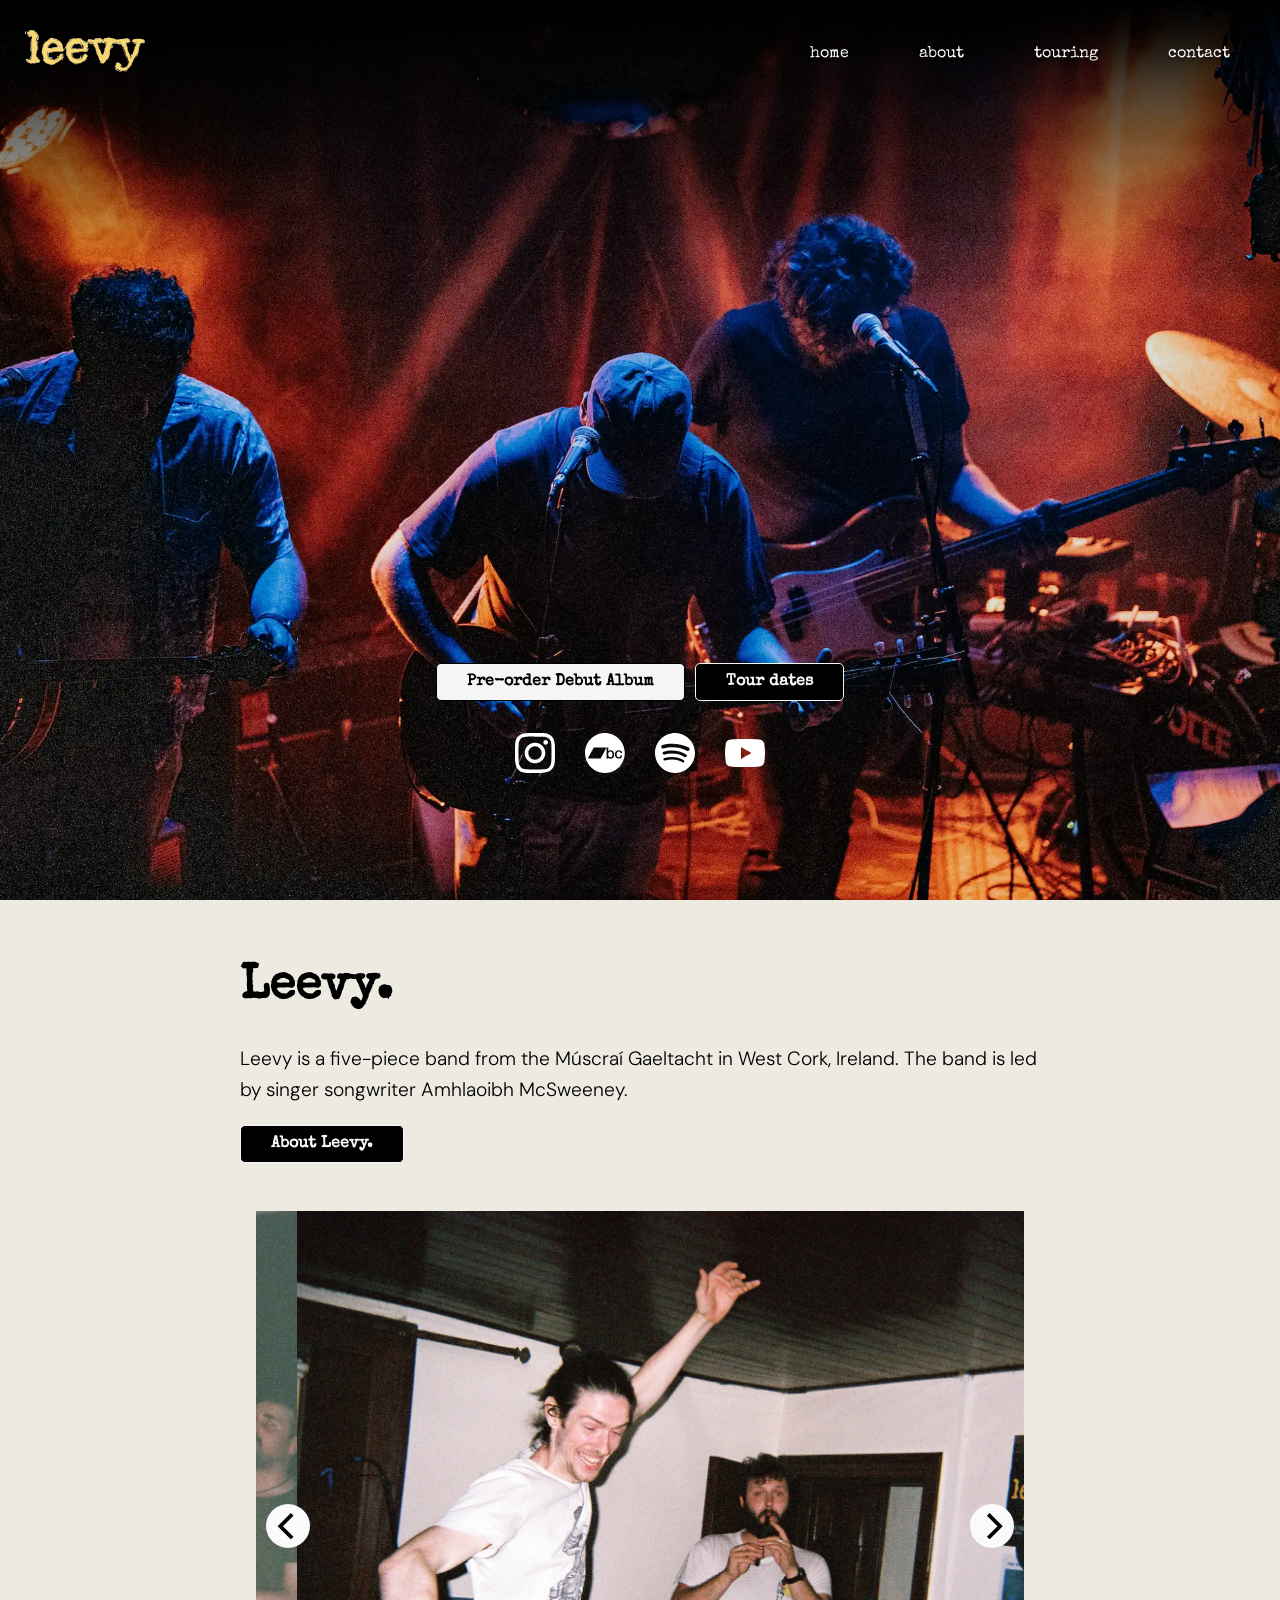
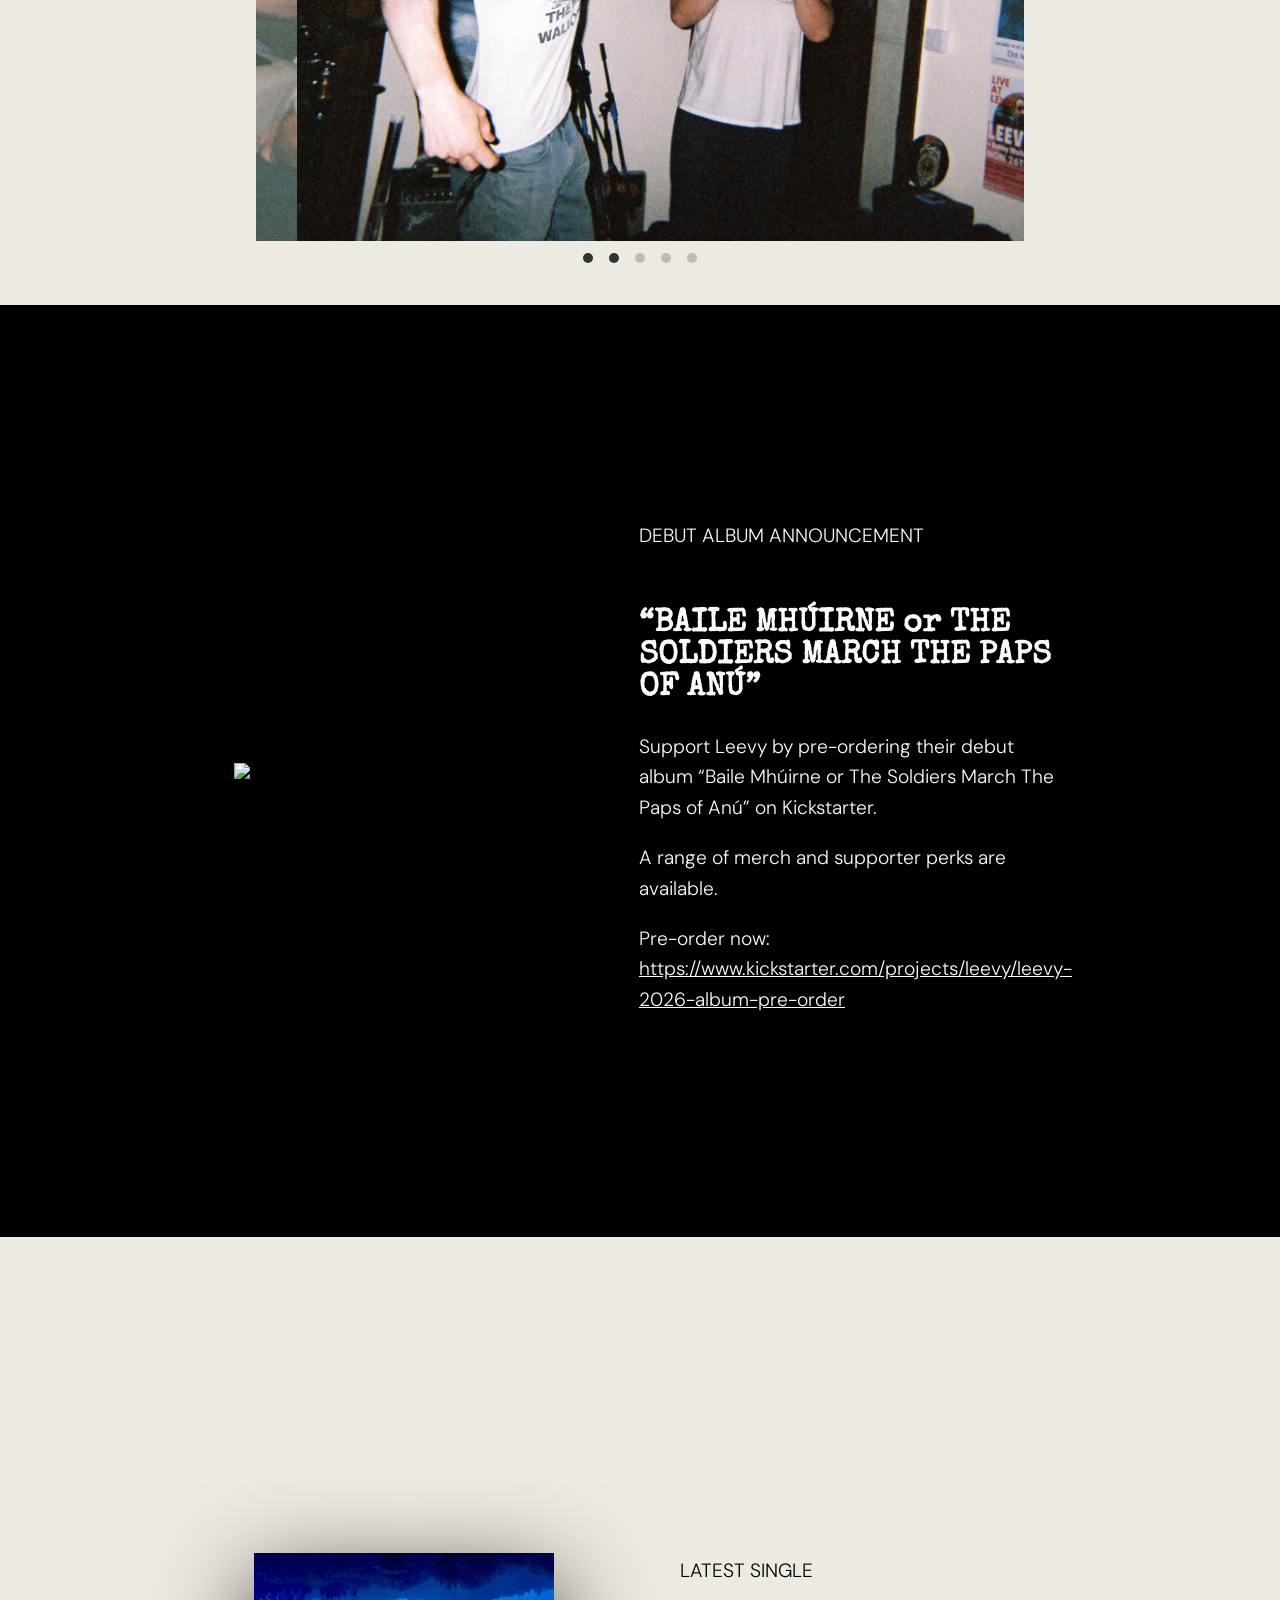
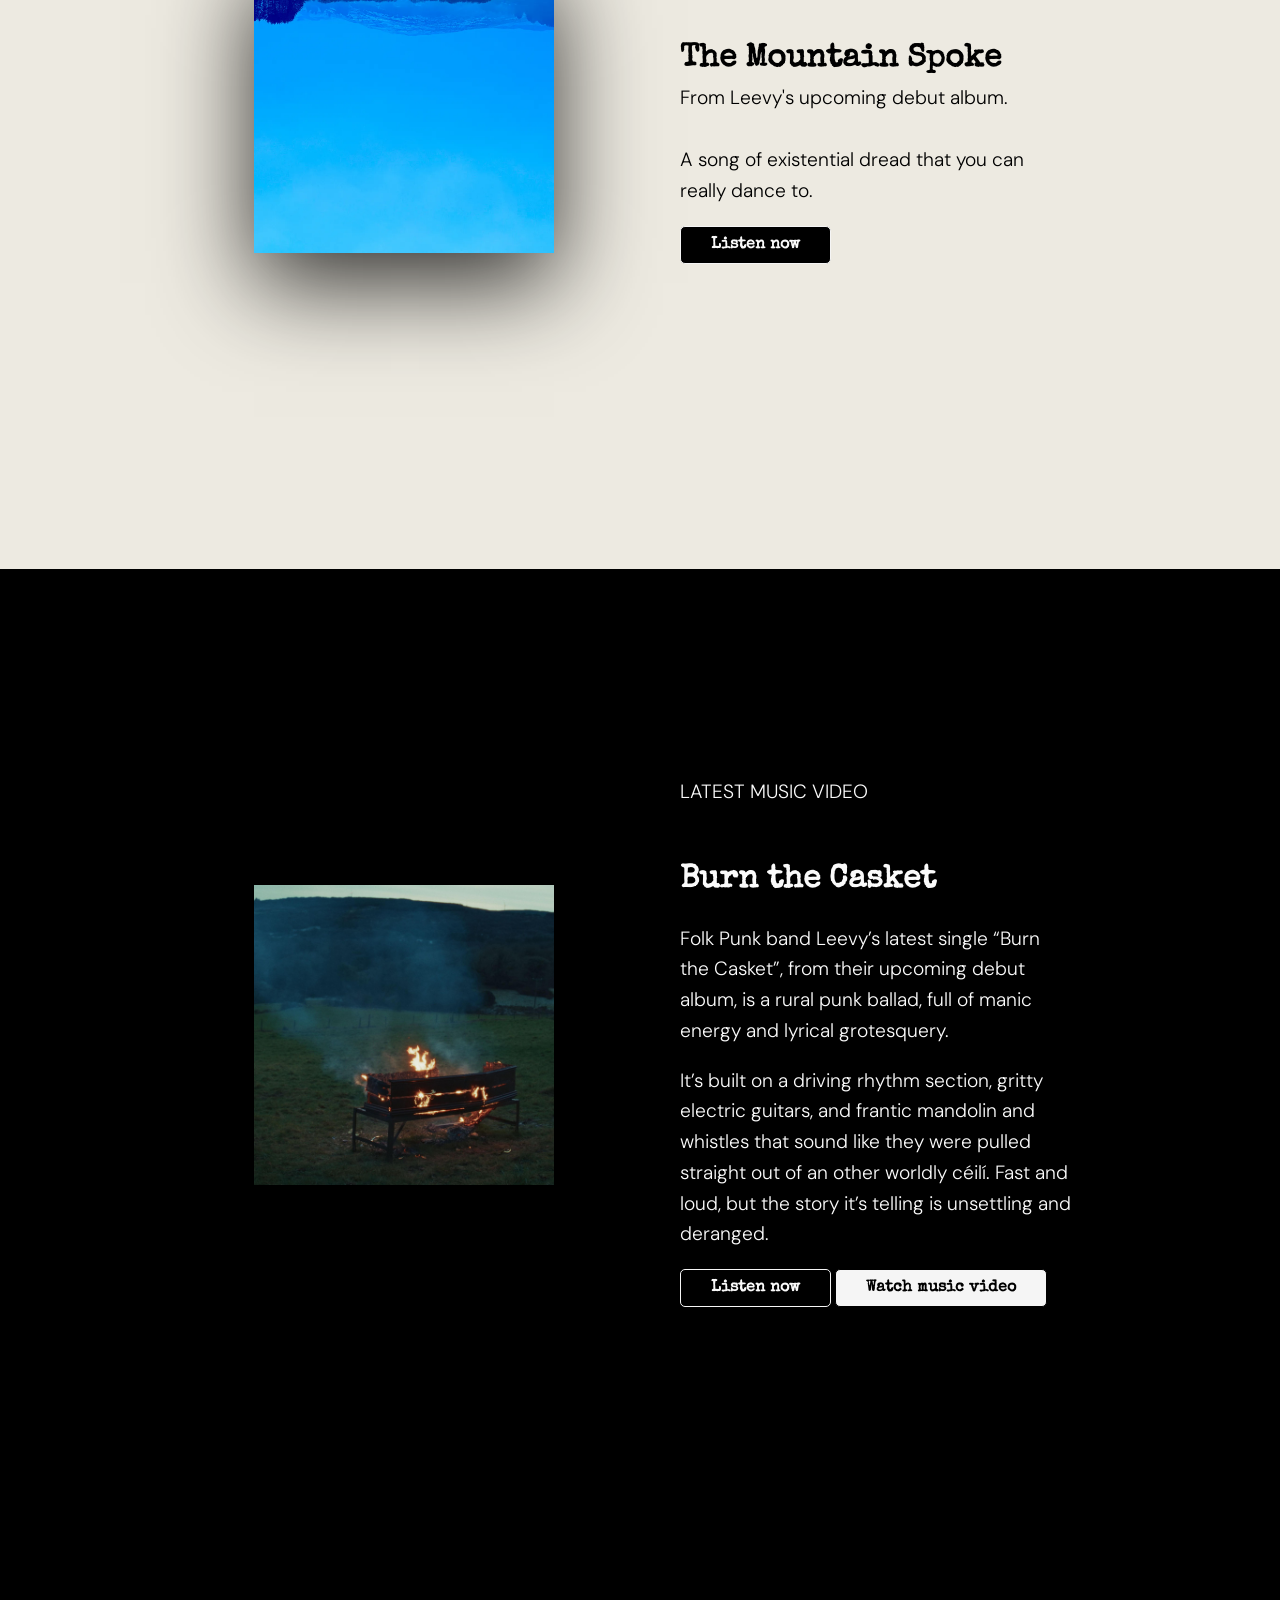
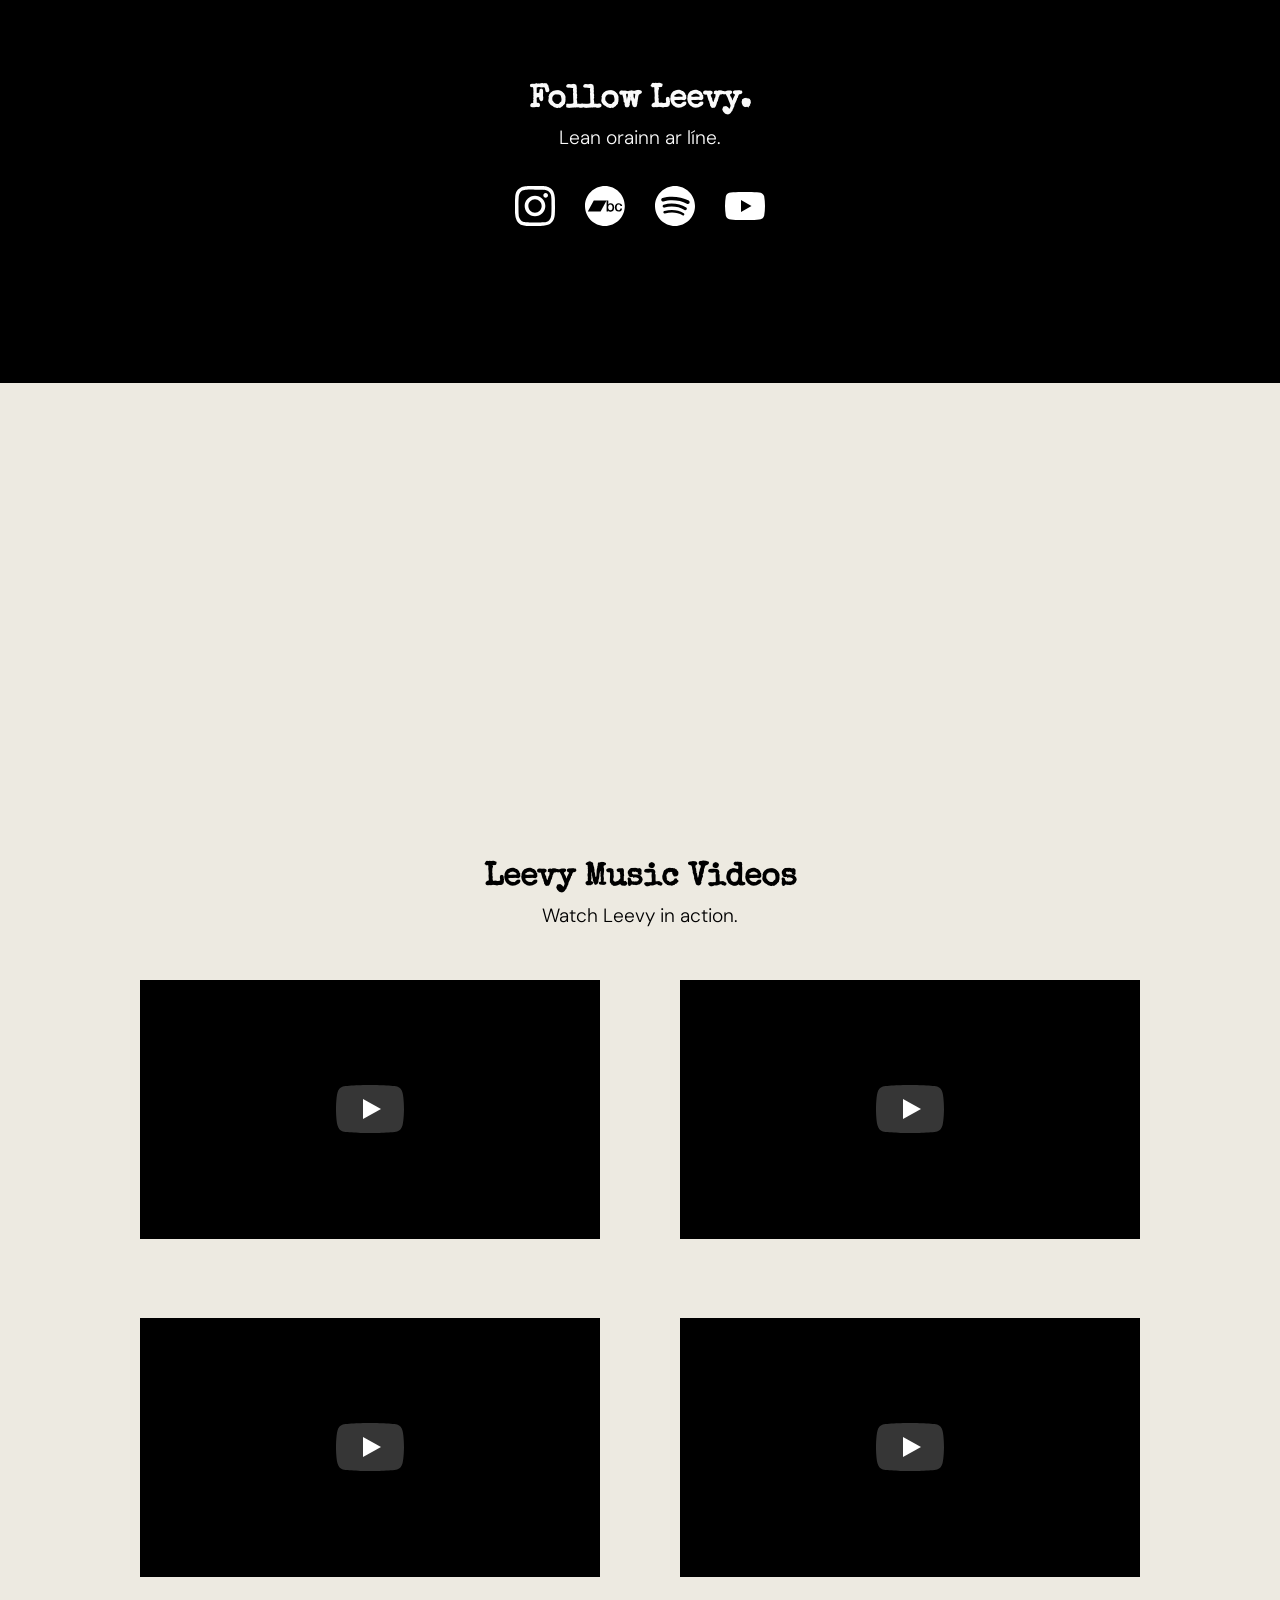
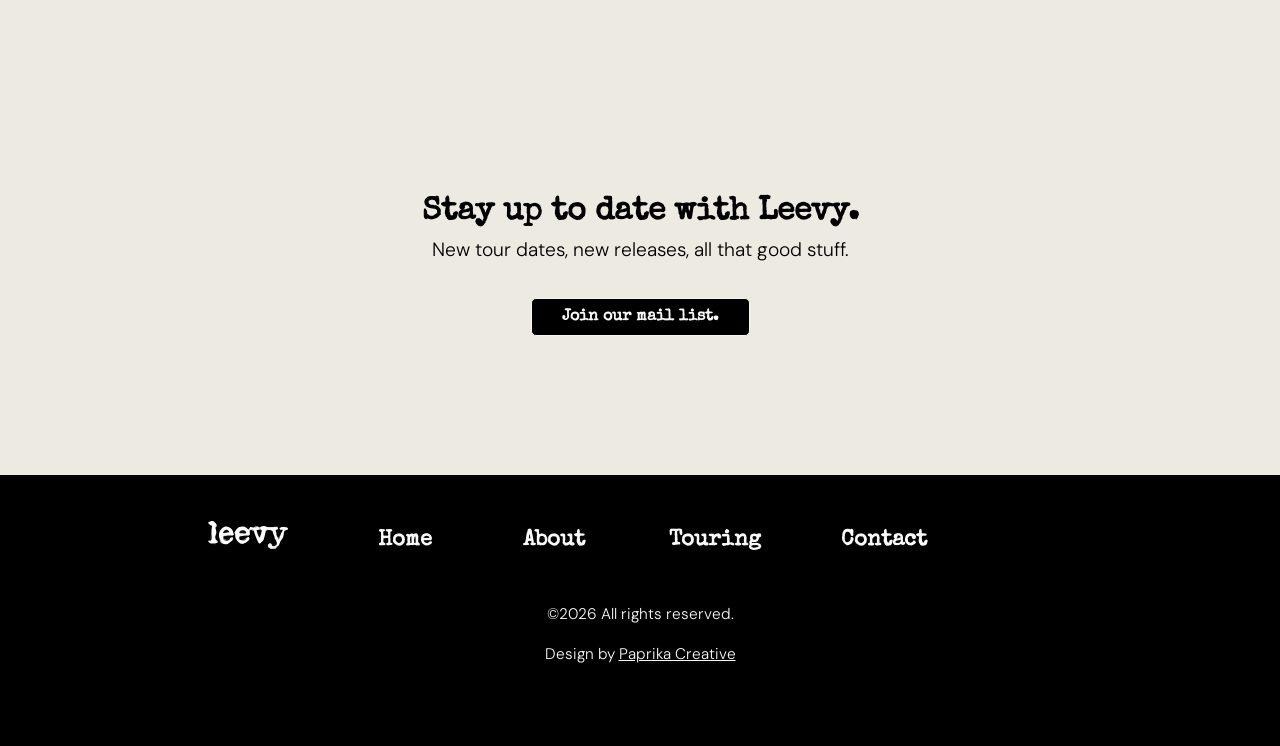
==== index.html @ 86c87492 "Add files via upload" ====
<!DOCTYPE html>
<html lang="en">
    <head>
        <meta charset="UTF-8">
        <meta name="viewport" content="width=device-width, initial-scale=1.0">
        <title>Leevy | Irish band</title>
        <link rel="icon" type="image/svg+xml" href="images/favicon-leevy.svg">
        <link rel="icon" sizes="72x72" href="images/favicon-leevy.png">
        <link rel="stylesheet" href="css/main.css">
        <link rel="stylesheet" href="css/fadein.css">
        <link rel="stylesheet" href="/css/lite-yt-embed.css">
        <link rel="stylesheet" href="/css/flickity.min.css">
        <script src="https://ajax.googleapis.com/ajax/libs/jquery/3.5.1/jquery.min.js"></script>
        <meta name="site_name" property="og:site_name" content="Leevy">
        <meta property="og:title" content="Leevy | Irish band">
        <meta name="description" content="Leevy is a five-piece band from the Múscraí Gaeltacht in West Cork, Ireland. The band is led by singer songwriter Amhlaoibh McSweeney (influences: Neil Young / Tom Waits).">
        <meta property="og:description" content="Leevy is a five-piece band from the Múscraí Gaeltacht in West Cork, Ireland. The band is led by singer songwriter Amhlaoibh McSweeney (influences: Neil Young / Tom Waits).">
        <meta property="og:image" content="http://leevy.ie/images/tile-leevy.jpg">
        <meta property="og:image:type" content="image/jpeg">
        <meta property="og:image:width" content="300">
        <meta property="og:image:height" content="300">
        <meta property="og:url" content="https://leevy.ie">
    </head>

<body>
    <header class="sticky heroFade">
        <div>
            <a href="/">
                <div class="logo-box"></div>
            </a>
        </div>
        <nav>
            <div id="menuToggle">
                <input type="checkbox" class="toggle">
                <span></span>
                <span></span>
                

                <ul class="show-desktop hide-mobile" id="nav">
                    <li><a href="/" class="hover-fill">home</a></li>
                    <li><a href="/about" class="hover-fill">about</a></li>
                    <li><a href="/touring" class="hover-fill">touring</a></li>
                    <li class="hide-desktop"><a href="https://www.kickstarter.com/projects/leevy/leevy-2026-album-pre-order" class="hover-fill">debut album (pre-order)</a></li>
                    <li><a href="/contact" class="hover-fill">contact</a></li>
                </ul>
            </div>
        </nav>
    </header>

    <div class="hero-image-template heroFade" style="background-image: url(images/leevy_irish_band_DSC03906.webp);">
        <div class="gradient-T-B"></div>  
        <div class="home-text-lower heroFadeDelayed">
                <div class="home-buttons">
                    <div><a href="#debut" class="button smoothscroll">Pre-order Debut Album</a></div>
                    <div><a href="/touring" class="button button-black">Tour dates</a></div>
                </div>
            <div class="social-logo heroFadeDelayed">
                <div><a href="https://www.instagram.com/leevy_music/"><img src="images/instagram-white.svg" alt="Leevy instagram"></a></div>
                <div><a href="https://leevy.bandcamp.com/"><img src="images/logo-bandcamp-circle-white.svg" alt="Leevy Bandcamp"></a></div>
                <div><a href="https://open.spotify.com/artist/6Zs2MRiCl4imT7fJoTYURv"><img src="images/logo-spotify-white.svg" alt="Leevy Spotify"></a></div>
                <div><a href="https://www.youtube.com/channel/UCJrqCcOyiWMhIf7JjAdZbSg"><img src="images/logo-youtube-white.svg" alt="Leevy YouTube"></a></div>
            </div>
        </div>   
           
    </div>

    <div class="block-white scroll-reveal fadeUp">
        <div class="container-short">
            <h1>Leevy.</h1>
            <p>Leevy is a five-piece band from the Múscraí Gaeltacht in West Cork, Ireland. The band is led by singer songwriter Amhlaoibh McSweeney.</p>
            <div class="scroll-reveal"><a href="/about" class="button button-black">About Leevy.</a></div>
        </div>
    </div>

    <div class="scroll-reveal fadeUp">
        <div class="photo-carousel-holder-bigger">        
            <div class="carousel-bigger" data-flickity='{"autoPlay": 2000, "imagesLoaded": true, "percentPosition": false, "wrapAround": true, "fullscreen": true}'>
                <img src="images/leevy_irish_band_R1-08574-018A.webp" alt="Leevy music band Ireland Irish" loading="lazy" height="200" width="200">
                <img alt="Leevy band Cork Ireland" src="images/leevy_irish_band_R1-00350-011A.webp" loading="lazy" height="200" width="200">
                <img alt="Leevy new Irish band music" src="images/leevy_irish_band_R1-08574-006A.webp" loading="lazy" height="200" width="200">
                <img alt="Irish music artist act Ireland" src="images/leevy_irish_band_IMG_9575.webp" loading="lazy" height="200" width="200">
                <img alt="Leevy band singing concert Cork" src="images/leevy_irish_band_IMG_9562.webp" loading="lazy" height="200" width="200">
            </div>
        </div>
    </div>

    <div class="block-full block-black container" id="debut">
        <div class="grid-two">
            <img class="album-art scroll-reveal fadeUp" src="images/bm22.webp" loading="lazy">
            <div>
                <h3 class="scroll-reveal fadeUp">DEBUT ALBUM ANNOUNCEMENT</h3>
                <h2 class="scroll-reveal fadeUp">“BAILE MHÚIRNE or THE SOLDIERS MARCH THE PAPS OF ANÚ”</h2>
                <p class="scroll-reveal fadeUp">Support Leevy by pre-ordering their debut album “Baile Mhúirne or The Soldiers March The Paps of Anú” on Kickstarter.</p>
                <p class="scroll-reveal fadeUp">A range of merch and supporter perks are available.</p>
                <p class="scroll-reveal fadeUp">Pre-order now: <a href="https://www.kickstarter.com/projects/leevy/leevy-2026-album-pre-order" class="underline scroll-reveal fadeUp">https://www.kickstarter.com/projects/leevy/leevy-2026-album-pre-order</a></p>
            </div>
        </div>

    </div>
    <div class="block-full block-pale container">
            <div class="grid-two">
                <img class="album-art scroll-reveal fadeUp" src="images/leevy_THE_MOUNTAIN_SPOKE_SINGLE_COVER.webp" alt="Leevy The Mountain Spokeß single" loading="lazy">
                <div>
                    <h3 class="scroll-reveal fadeUp">LATEST SINGLE</h3>
                    <h2 class="scroll-reveal fadeUp">The Mountain Spoke</h2>
                    <h3 class="scroll-reveal fadeUp">From Leevy's upcoming debut album.</h3>
                    <p class="scroll-reveal fadeUp">A song of existential dread that you can really dance to.</p>
                    <a href="https://leevy.bandcamp.com/track/the-mountain-spoke" class="button button-black scroll-reveal fadeUp">Listen now</a>
                </div>
            </div>

        </div>

    <div class="block-full block-black container">
            <div class="grid-two">
                <img class="album-art scroll-reveal fadeUp" src="images/leevy-single-burn-the-casket.jpg" alt="Leevy Burn the Casket single" loading="lazy">
                <div>
                    <h3 class="scroll-reveal fadeUp">LATEST MUSIC VIDEO</h3>
                    <h2 class="scroll-reveal fadeUp">Burn the Casket</h2>
                    <p class="scroll-reveal fadeUp">Folk Punk band Leevy’s latest single “Burn the Casket”, from their upcoming debut album, is a rural punk ballad, full of manic energy and lyrical grotesquery.</p>
                    <p class="scroll-reveal fadeUp">It’s built on a driving rhythm section, gritty electric guitars, and frantic mandolin and whistles that sound like they were pulled straight out of an other worldly céilí. Fast  and loud, but the story it’s telling is unsettling and deranged.</p>
                    <a href="https://distrokid.com/hyperfollow/leevy/burn-the-casket" class="button button-black scroll-reveal fadeUp">Listen now</a> 
                    <a href="https://www.youtube.com/watch?v=CYgJ7k-WWqYt" class="button scroll-reveal fadeUp">Watch music video</a> 
                </div>
            </div>

        </div>

    <div class="block-half block-black container">
        <div class="container-short" style="text-align: center;">
            <h2 class="scroll-reveal fadeUp">Follow Leevy.</h2>
            <h3 class="scroll-reveal fadeUp">Lean orainn ar líne.</h3>
            <div class="social-logo scroll-reveal fadeUpDelayed">
                <div><a href="https://www.instagram.com/leevy_music/"><img src="images/instagram-white.svg" alt="Leevy instagram"></a></div>
                <a href="https://leevy.bandcamp.com/"><img src="images/logo-bandcamp-circle-white.svg" alt="Leevy Bandcamp"></a>
                <a href="https://open.spotify.com/artist/6Zs2MRiCl4imT7fJoTYURv"><img src="images/logo-spotify-white.svg" alt="Leevy Spotify"></a>
                <a href="https://www.youtube.com/channel/UCJrqCcOyiWMhIf7JjAdZbSg"><img src="images/logo-youtube-white.svg" alt="Leevy YouTube"></a>
            </div>
        </div>
       
    </div>

    <div class="block-white block-pale spotify scroll-reveal fadeUp">
        <iframe title="Spotify Embedded Player" style="border-radius:12px" src="https://open.spotify.com/embed/artist/6Zs2MRiCl4imT7fJoTYURv?utm_source=generator" width="100%" height="352" frameBorder="0" allowfullscreen="" allow="autoplay; clipboard-write; encrypted-media; fullscreen; picture-in-picture" loading="lazy"></iframe>

    </div>

    <div class="block-white">
        <div class="container-short" style="text-align: center;">
            <h2 class="scroll-reveal fadeUp">Leevy Music Videos</h2>
            <h3 class="scroll-reveal fadeUpDelayed">Watch Leevy in action.</h3>
        </div>
            <div class="grid-video">
                <lite-youtube videoid="CYgJ7k-WWqY" playlabel="Leevy music video Burn the Casket" class="scroll-reveal fadeUp"></lite-youtube>
                <lite-youtube videoid="D6Uo3K6K5qw" playlabel="Leevy music video Top Road Band" class="scroll-reveal fadeUp"></lite-youtube>
                <lite-youtube videoid="4lWYAynLllA" playlabel="Leevy music video Find Your Own Way Back From Town" class="scroll-reveal fadeUp"></lite-youtube>
                <lite-youtube videoid="BXwRfBAAjT8" playlabel="Leevy music video On the Wall of a Friend" class="scroll-reveal fadeUp"></lite-youtube>
            </div>   
       
      
    </div>

    <div class="block-half block-pale container">
        <div class="container-short" style="text-align: center;">
            <h2 class="scroll-reveal fadeUp">Stay up to date with Leevy.</h2>
            <h3 class="scroll-reveal fadeUpDelayed">New tour dates, new releases, all that good stuff.</h3>
            <div class="scroll-reveal fadeUpDelayed"><a href="/contact" class="button button-black">Join our mail list.</a></div>
        </div>
       
    </div>
    
    <div class="footer">
        <div class="footer-container">
        <div class="footer-grid scroll-reveal fadeUp">
            <div><a class="logo-footer" href="/"><div class="logo-box logo-footer"></div></a></div>
            <div><a href="/"><h2>Home</h2></a></div>
            <div><a href="/about"><h2>About</h2></a></div>
            <div><a href="/touring"><h2>Touring</h2></a></div>
            <div><a href="/contact"><h2>Contact</h2></a></div>
        </div>
        </div>
        <div class="copyright scroll-reveal fadeUp">
            <p>©2026 All rights reserved.</p>
            <p>Design by <a href="http://www.paprika.ie" style="text-decoration: underline;">Paprika Creative</a></p>
        </div>



    </div>
    

    <script src="https://cdnjs.cloudflare.com/ajax/libs/jquery/3.5.1/jquery.min.js"></script>
    <script src="js/init.js"></script>
    <script src="js/fadein-snap.js"></script>
    <script src="js/lite-yt-embed.js"></script>
    <script src="js/flickity.pkgd.min.js"></script>


</body>



</html>
---- css/main.css ----
@import url('https://fonts.googleapis.com/css2?family=DM+Sans:wght@100;200;300;400;500;600;700;800;900;1000&family=Special+Elite&display=swap');
@import url('https://fonts.googleapis.com/css2?family=Special+Elite&display=swap');

::selection {
    background: var(--secondary-colour);
}

html {
    margin:    0 auto;
    max-width: 3000px;
    overflow-x: hidden;
}

body  {
    margin: 0;
    font-family: 'DM Sans', sans-serif;
    background: #EDEAE1;
}

input,
textarea,
button,
select,
a {
  -webkit-tap-highlight-color: rgba(0,0,0,0);
  color: inherit;
}


a img {
    -webkit-tap-highlight-color: rgba(0,0,0,0);
    text-decoration: none;
}

p {
    font-size: 1em;
    line-height: 1.4em;
    font-weight: 300;
}

h1 {
    font-size: 2em;
    font-family: 'Special Elite', sans-serif;
}

h2 {
    font-size: 1.4em;
    line-height: 1em;
    font-family: 'Special Elite', sans-serif;
    margin-top: 2em;
}

h2 ~ h3 {
    margin-top: -.8em;
    margin-bottom: 2em;
}

h3 {
    line-height: 1em;
    font-size: 1.2em;
    font-weight: 300;
}

ul {
    list-style-type: none;
    margin: 0;
    padding: 0;
}

.container {
    padding: 1em;
    margin-right: 0.2em;
    margin-left: 0.2em;
}

.container-short {
    display: block;
    max-width: 800px;
    padding: 1em;
    margin: 0 auto 0 auto;
}

.logo-box {
    position: relative;
    max-width: 100%;
    margin-right: 10px;
}

.logo-box-show {
    opacity: 0;
    transition: 400ms ease-in-out;
}

.mobile-nav>.logo-box-show {
    opacity: 100;
    transition: 400ms ease-in-out;
}


.logo-box:hover {
    opacity: 80%;
}

.logo-box::before {
    content: url(/images/leevy-logo-yellow-temp.svg);
    display: block;
    width: 120px;
    margin-top: 30px;
    margin-left: 5px;
    padding-left: 20px;
    cursor: pointer;
    z-index: 10;
}


.logo-footer.logo-box::before {
    content: url(/images/leevy-logo-temp-white.svg);
    width: 80px;
    padding: 0;
    margin-top: 14px;

    margin-left: 0px;
}



.show-mobile {
    display: block;
    z-index: 9999;
}

.hide-mobile {
    transition: 400ms ease-in-out;
    transform: translate(-110%);
    height: 100%;
    box-shadow: 3px 4px 8px 3px rgba(0, 0, 0, 0.1);

}

.hide-mobile li {
    opacity: 0;
    transition: 0.2s;
    transform: translateY(50px);
    
} 

header {
    display: flex;
    justify-content: space-between;
    justify-items: space-between;
}

.sticky {
    position: fixed;
    top: 0;
    left: 0;
    width: 100%;
    z-index: 5;
    background-color: transparent;
}

.menu {
    width: 25px;
    margin-top: 1em;
    margin-right: 1em;
}

#menuToggle {
    display: flex;
    flex-direction: column;
    position: relative;
    top: 0;
    left: 25px;
    margin-right: 50px;
    margin-top: 30px;
    z-index: 50;
    -webkit-user-select: none;
    user-select: none;
  }
  
  #menuToggle input
  {
    display: flex;
    width: 40px;
    height: 32px;
    position: absolute;
    cursor: pointer;
    opacity: 0;
    z-index: 55;
  }
  
  #menuToggle span
  {
    display: flex;
    width: 29px;
    height: 4px;
    margin-bottom: 5px;
    position: relative;
    background: #fafafa;
    border-radius: 1px;
    z-index: 50;
    transform-origin: 5px 0px;
    transition: transform 0.5s cubic-bezier(0.77,0.2,0.05,1.0),
                opacity 0.55s ease;
  }
  
  #menuToggle span:first-child
  {
    transform-origin: 0% 0%;
  }
  
  #menuToggle span:nth-last-child(2)
  {
    transform-origin: 0% 100%;
  }
  
  #menuToggle input:checked ~ span
  {
    opacity: 1;
    transform: rotate(405deg) translate(2px, 3px);
    background: black;
  }
  
  #menuToggle input:checked ~ span:nth-last-child(2)
  {
    transform: rotate(-405deg) translate(-8px, 8px);
  }

  #menuToggle input:checked ~ .hide-mobile
  {
    opacity: 1;
    transition: all 1s cubic-bezier(0.23, 1, 0.32, 1); 
    transform: translate(0);
    height: 100%;
  }

 #menuToggle input:checked ~ .hide-mobile li
  {
    opacity: 1;
    transition: 1s cubic-bezier(0.23, 1, 0.32, 1); 
    transform: translateY(0);
    transition-delay: 0.6s;
  }

  #menuToggle input:checked ~ .hide-mobile li:nth-child(1) {
    transition-delay: 0.2s;
  }
  #menuToggle input:checked ~ .hide-mobile li:nth-child(2) {
    transition-delay: 0.4s;
  }
  #menuToggle input:checked ~ .hide-mobile li:nth-child(3) {
    transition-delay: 0.6s;
  }
  #menuToggle input:checked ~ .hide-mobile li:nth-child(4) {
    transition-delay: 0.8s;
  }

  #menuToggle input:checked ~ .hide-mobile li:nth-child(5) {
    transition-delay: 1s;
  }


nav {
    display: block;
}

.mobile-nav {
    background-color: black;
    transition: all 1s;
}

  nav ul {
    position: fixed;
    width: 100%;
    right: 0;
    top: 0;
    bottom: 0;
    background: #F7D675;
    z-index: 7;
    text-align: left;
    padding-top: 100px;
    height: 100%;   
    font-family: 'Special Elite';

}

nav ul img {
    width: 30px;
}

.menu-icon:hover {
    opacity: 50%;
}

nav ul li.menu-icon{
    margin-top: 20%;
}

.menu-icon::before {
    content: url(images/instagram.svg);
    display: block;
    width: 30px;
    margin-top: 30%;
    cursor: pointer;
}

nav ul li {
    width: 100%;
    margin-left: 20px;
}

nav ul li a {
    color: black;
    text-decoration: none;
    display: block;
    width: 100%;
    padding: .8em 10px;
    text-align: left;
    font-weight: 600;
    font-size: 1.8em; 

}

nav ul li a:hover {
    color: #fbbd15;

}

input,
textarea,
button,
select,
a {
  -webkit-tap-highlight-color: rgba(0,0,0,0);
  text-decoration: none;
}

a img {
    -webkit-tap-highlight-color: rgba(0,0,0,0);
    text-decoration: none;
}

.button-holder {
    text-align: center;
}

.button {
    text-align: center;
    text-decoration: none;
    color: black;
    background-color: whitesmoke;
    padding: 10px 30px;
    border-radius: 5px;
    margin: 0 auto auto auto;
    display: inline-block;
  -webkit-transition: 0.4s ease;
  transition: 0.4s ease;
  text-shadow:  none;
  font-weight: 600;
  border-color: black;
  border-width: 0.2px;
  border-style: solid;
  font-weight: 1000;
  font-family: 'Special Elite';
}

.button:hover{
    transform: translateY(-5px);
  -webkit-transition: 0.4s ease;
  transition: 0.4s ease;
  background-color: black;
  color: #fafafa;
  border-color: whitesmoke;
}

.button.button-black {
    background-color: black;
    color: #fafafa;
    border-color: whitesmoke;
    border-width: 0.2px;
    border-style: solid;
}

.button-black:hover{
    transform: translateY(-5px);
  -webkit-transition: 0.4s ease;
  transition: 0.4s ease;
  background-color: whitesmoke;
  color: black;
  border-color: black;
}

.block-white {
    background: #EDEAE1;
    color: black;
    text-align: left;
    padding: 1em 0 1em 0;
    align-items: center;
    justify-content: center;
}

.block-full {
    display: flex;
    min-height: 100vh;
    color: black;
    margin: auto;
    align-items: center;
    text-align: left;
    justify-content: center;
}

.block-half {
    display: flex;
    min-height: 50vh;
    margin: auto;
    align-items: center;
    text-align: left;
    justify-content: center;
    align-content: center;
}

.block-black {
    background-color: black;
    color: #fafafa;
}

.block-yellow {
    background-color: #F7D675;
    color: black;
}


.block-pale {
    background-color: #EDEAE1;
}

.block-orange {
    background-color: #B56E28;
    color: #fafafa;
}

.image-holder {
    width: 100%;
    object-fit: contain;
    display: flex;
    justify-items: center;
    justify-content: center;
}

.image-holder img {
    max-width: 240px;
}

.hero-image-template {
    display: block;
    background-size: cover;
    background-repeat: no-repeat;
    height: 100vh;
    background-position: center;
    text-align: center;
    top: 0;
    max-width: 100%;
}

.hero-image-template+.hero-image img {
    object-fit: contain;
    object-position: center;
    max-width: 100%;
    height: 100vh;
}

.hero-image-template-alt {
    display: block;
    background-size: cover;
    background-repeat: no-repeat;
    height: 50vh;
    background-position: center;
    text-align: center;
    top: 0;
    max-width: 100%;
}

.hero-image-container {
    display: flex;
    height: 50vh;
    justify-content: center;
    justify-items: center;
    align-items: center;
}

.hero-image-container img {
    object-fit: cover;
    overflow: hidden;
    height: auto;
    width: 100%;
    max-height: 100%;
   

}

.home-text {
    position: absolute;
    text-align: center;
    bottom: 40%;
    color: #fff;
    z-index: 1;
    padding-bottom: 0;
    margin-bottom: 0;
    text-decoration: none;
    width: 100%;
}

.home-text-lower {
    width: 100%;
    position: absolute;
    text-align: center;
    bottom: 10%;
    color: #fff;
    z-index: 0;
    padding-bottom: 0;
}

.overlay-text-right {
    position: absolute;
    text-align: left;
    left: 50%;
    bottom: 15%;
    color: #fff;
    z-index: 0;
    padding-bottom: 0;
}

.overlay-text-bottom {
    position: absolute;
    text-align: left;
    bottom: 5%;
    color: #fff;
    z-index: 0;
    padding-bottom: 0;
    font-family: 'Special Elite';
    max-width: 1000px;
    overflow: hidden;
    padding-left: 1em;
}

.home-buttons {
    display: flex;
    flex-wrap: wrap;
    gap: 10px;
    justify-items: center;
    justify-content: center;
    margin-bottom: 2em;
}

.social-logo {
    display: flex;
    flex-wrap: wrap;
    gap: 30px;
    justify-items: center;
    justify-content: center;
    margin-bottom: 2em;
}

.social-logo img {
    width: 40px;
  -webkit-transition: 0.4s ease;
  transition: 0.4s ease;
}

.social-logo img:hover {
    transform: translateY(-5px);
  -webkit-transition: 0.4s ease;
  transition: 0.4s ease;

}

.grid-container {
    display: grid;
    column-gap: 50px;
    grid-template-columns: auto auto auto;
}

.grid-holder { 
    display: flex;
    -webkit-box-align: center;
    align-items: center;
    -webkit-box-pack: center;
    justify-content: center;
}

.grid-two {
    display: grid;
    gap: 80px;
    -webkit-box-flex: 1;
    flex-grow: 1;
    max-width: 54em;
    grid-template-columns: repeat(1, 1fr);
}

.grid-two img {
    object-fit: contain;
    max-width: 100%;
}

.grid-video {
    display: grid;
    gap: 80px;
    -webkit-box-flex: 1;
    flex-grow: 1;
    max-width: 80%;
    grid-template-columns: repeat(1, 1fr);
    margin: 0 auto 0 auto;
}

.youtube-video-container {
    position: relative;
    overflow: hidden;
    width: 100%;
  }
  
  .youtube-video-container::after {
    display: block;
    content: "";
    padding-top: 56.25%;
  }
  
  .youtube-video-container iframe {
    position: absolute;
    top: 0;
    left: 0;
    width: 100%;
    height: 100%;
  }

.album-art {
    width: 300px;
    margin: auto;
    box-shadow: rgba(0, 0, 0, .8) 0px 30px 90px;
}

.spotify {
    display: flex;
    justify-content: center;
    
}

.spotify  iframe{ 
    display: flex;
    max-width: 800px;
    align-items: center;
    justify-content: center;
    margin: 0 1em 0 1em;

}

.tour-container {
    background-color: #fafafa;
    max-width: 1000px;
    margin-left: auto;
    margin-right: auto;
    margin-top: 1em;
    margin-bottom: 1em;
    padding: 1em 0 1em 0;
    box-shadow: rgba(0, 0, 0, .4) 0px 15px 20px;
    border-radius: 10px;
    display: block;
    
}

.tour-event {
    display: flex;
    flex-wrap: wrap;
    padding-left: 1em;
    padding-right: 1em;
    justify-content: space-around;
}

.tour-item {
    flex: 50%;
}

.tour-event-black {
    background-color: black;
    color: #fafafa;
}

.tour-location p {
    font-family: 'Special Elite';
    font-weight: 600;
}

.tour-venue p {
    font-weight: 600;
}

.tour-tickets a:hover {
    text-decoration: underline;
}

.shop-grid {
    max-width: 900px;
    margin: 10em auto 10em auto;
    display: grid;
        gap: 80px;
        -webkit-box-flex: 1;
        flex-grow: 1;
        max-width: 1000px;
        grid-template-columns: repeat(1, 1fr);
    
}

.shop-grid h3 {
    font-family: 'Special Elite';
}

.shop-item {
    width: 80%;
    margin: 0 auto 0 auto;
    max-width: 400px;
    border-radius: 10px;
    height: auto;
    padding: 1em;
    box-shadow: rgba(0, 0, 0, .4) 0px 30px 30px;
}

.shop-photo {
    max-width: 100%;
}


.shop-photo img {
    object-fit: contain;
    max-width: 90%;
}

.gradient-T-B {
    background: linear-gradient(180deg, rgba(0,0,0,1) 0%, rgba(255,255,255,0) 30%);
    width: 100%;
    height: 100%;
    position: absolute;
    top: 0;
}

.center {
    text-align: center;
}

.photo-carousel-holder {
    margin: 1em 0 4em 0;
   
 }

 .carousel {
     background: #EEE;
   }

   .carousel img {
    display: block;
    height: 200px;
    object-fit: cover;
  }

  .photo-carousel-holder-bigger {
    margin: 1em 0 4em 0;
    display: flex;
    justify-content: center;
    width: 100%;
    height: 70vh;
 }

  .carousel-bigger {
    height: auto;
    width: 90%;
    object-fit: cover;
  }

   .carousel-bigger img {
    height: 100%;
    width: 100%;
    object-fit: cover;
  }
   
   @media screen and ( min-width: 768px ) {
     .carousel img {
       height: 400px;
     }
     .carousel-bigger {
        height: auto;
        width: 60%;
      }
   }


.truncate {
    overflow: hidden;
    text-overflow: ellipsis;
    white-space: nowrap;
    max-width: 90%;
    width: 500px;
}





.footer {
    width: 100%;
    height: auto;
    background-color: black;
    color: #fafafa;
    padding: 1em 0 4em 0;
}

.footer a {
    color: inherit;
}

.footer h2 {
    font-size: 1.4em;
    font-family: 'Special Elite';
    margin-top: 1em;
}

.footer-container {
    display: flex;
    align-items: center;
    justify-content: center;
}

.footer-grid {
    padding: 1em 2em 1em 2em;
    display: grid;
    gap: 30px;
    -webkit-box-flex: 1;
    flex-grow: 1;
    max-width: 54em;
    grid-template-columns: repeat(2, 1fr);

}

.footer a:hover {
    text-decoration: underline;
}

.copyright {
    text-align: center;
    font-weight: 500;
    font-size: .8em;
}

.heroFade {
    animation: fadein 2s;
  }
  @keyframes fadein {
    from { opacity: 0}
    to   { opacity: 1}
  }

.heroFadeDelayed {
    animation: moveUp 1.5s ease-in-out;
}

@keyframes moveUp {
    from { opacity: 0; transform: translateY(20px);}
    to {opacity: 1; transform: translateY(0px);}
}

.underline {text-decoration: underline;}

@media only screen and (min-width: 650px) { 
    .hide-desktop {
        display: none;
    }

    .show-mobile {
        display: block;
    }

    .grid-video {
        display: grid;
        gap: 80px;
        -webkit-box-flex: 1;
        flex-grow: 1;
        max-width: 1000px;
        grid-template-columns: repeat(2, 1fr);
        margin: 0 auto 0 auto;
    }

    .sticky {
        position: absolute;
        color: #fafafa;
        background: linear-gradient(180deg, rgba(0,0,0,0.5) 0%, rgba(0,0,0,0) 100%);
    }

    .sticky.dark {
        background: none;
    }

    .shop-grid {
        grid-template-columns: repeat(2, 1fr);
    }

   



}



@media only screen and (min-width: 900px) {

    p {
        font-size: 1.2em;
        line-height: 1.6em;
    }
    
    h1 {
        font-size: 3em;
    }
    
    h2 {
        font-size: 2em;
    }

    h3 {
        font-size: 1.2em;
    }

    .show-desktop {
        display: block;
        opacity: 1;

        transform: translate(0);
    }

    .mobile-nav {
        background-color: transparent;
    }


    .grid-two {
        display: grid;
        gap: 80px;
        -webkit-box-flex: 1;
        flex-grow: 1;
        max-width: 54em;
        grid-template-columns: repeat(2, 1fr);
    
    }

    .footer-grid {
        padding: 1em 2em 1em 2em;
        display: grid;
        gap: 80px;
        -webkit-box-flex: 1;
        flex-grow: 1;
        grid-template-columns: repeat(6, 1fr);
    
    }

    nav {
        margin: 0;
        display: block;
    }

    nav ul {
        position: relative;
        background: none;
        height: 0em;
        display: inline-block;
        object-position: right;
        padding-top: 0;
        padding-right: 0;
        margin: 0;
        width: 100%;
        text-transform: lowercase;
        
    }

    nav ul li {
        text-align: center;
        display: inline-block;
        padding-right: 25px;
        padding-left: 25px;
        margin: 0;
        width: auto;
        
    }


    .hover-fill {
        position: relative;
        display: inline-block;
        transition: color .5s;
        overflow:hidden;
        border-radius: 5px;
      }
      .hover-fill:before {
        content: '';
        position: absolute;
        top: 0; left: 0;
        width: 100%; height: 100%;
        z-index: -1;
        transform-origin:0 0 ;
        transform:translateY(110%);
        transition: transform .5s;
        border-radius: 5px;

        background-color: black;
        color: white;
      }
      


      .hover-fill:hover {
        color: #fff;
      }
      .hover-fill:hover:before {
        transform: translateY(0);
        border-radius: 5px;
      }

      .button-menu {
        background-color: #fbbd15;
        color: white;
        position: relative;
        display: inline-block;
        transition: color .5s;
        overflow:hidden;
        border-radius: 5px;
        width: 100%;
    }

    .button-menu:hover {
        transition: all .5s;
        background-color: #1F4D7A;
        color: white;
      }
      .button-menu:hover {
        color: #fff;
        
      }
      .button-menu:hover:before {
        transform: translateX(0);
        border-radius: 5px;
      }

    nav ul li a {
        color: #fafafa;
        text-shadow: 0px 2px 2px rgba(0, 0, 0, 0.4); 
        background-color: inherit;
        text-align: center;
        padding-bottom: 10px;
        margin-bottom: 0;
        font-weight: 300;
        font-size: 1em; 
        padding-top: 1em;
    }

    nav ul li a:hover {
        background-color: inherit;
        color: #1F4D7A;
    
    }

    nav.dark ul li a {
        color: black;
        text-shadow: none;
    }

    nav ul li a:hover {
        background-color: inherit;
        color: #1F4D7A;
    
    }

    .logo-box.dark::before {
        content: url(/images/leevy-logo-temp-black.svg) !important;
    }

    #menuToggle span{
        display: none;
    }

   #menuToggle input ~ .hide-mobile li
    {
      opacity: 1;
      transform: translateY(0);
    } 

    .hide-mobile {
        display: flex;
        box-shadow: none;
    }

    .hero-image-template-alt {
        display: block;
        background-size: cover;
        background-repeat: no-repeat;
        height: 100vh;
        background-position: center;
        text-align: center;
        top: 0;
        max-width: 100%;
    }

    .hero-image-container {
        height: 100vh;
    }

    .hero-image-container img {
        max-width: 800px;
    }

    .tour-item {
        flex: 25%;
    }

    .shop-grid {
        grid-template-columns: repeat(3, 1fr);
    }
    






}
---- css/fadein.css ----
section {
    opacity: 0;
    transform: translate(0, 20px); transition: all 1.5s;
}
    
section.visible {
    opacity: 1;
    transform: translate(0, 0); 
}


.fadeUp, .fadeUpDelayed {
  opacity: 0;
  transform: translate(0, 40px); transition: all 1.5s;

}
  
.fadeUp.visible {
  opacity: 1;
  transform: translate(0, 0); 
}

.fadeUpDelayed.visible {
  opacity: 1;
  transform: translate(0, 0); 
  transition-delay: 0.5s;

}

.fadeIn {
  opacity: 0; transition: all 1.5s;
}

.fadeIn.visible {opacity: 1;}

.heroFadeUp {
  animation: heroFadeUp 2s;
}
@keyframes heroFadeUp {
  from { opacity: 0; transform: translate(0, 40px); }
  to   { opacity: 1; transform: translate(0,0);}
}

.heroFadeDelayed {
  animation: fadeinDelayed 2.5s;
}
@keyframes fadeinDelayed {
  from { opacity: 0; transform: translate(0, 40px); }
  to   { opacity: 1; transform: translate(0,0);}
}



/*I put this  in made css to apply universally
.heroFade {
    animation: fadein 2s;
  }
  @keyframes fadein {
    from { opacity: 0}
    to   { opacity: 1}
  }
*/
---- css/lite-yt-embed.css ----
lite-youtube {
    background-color: #000;
    position: relative;
    display: block;
    contain: content;
    background-position: center center;
    background-size: cover;
    cursor: pointer;
}

/* gradient */
lite-youtube::before {
    content: '';
    display: block;
    position: absolute;
    top: 0;
    background-image: url([data-uri]);
    background-position: top;
    background-repeat: repeat-x;
    height: 60px;
    padding-bottom: 50px;
    width: 100%;
    transition: all 0.2s cubic-bezier(0, 0, 0.2, 1);
}

/* responsive iframe with a 16:9 aspect ratio
    thanks https://css-tricks.com/responsive-iframes/
*/
lite-youtube::after {
    content: "";
    display: block;
    padding-bottom: calc(100% / (16 / 9));
}
lite-youtube > iframe {
    width: 100%;
    height: 100%;
    position: absolute;
    top: 0;
    left: 0;
    border: 0;
}

/* play button */
lite-youtube > .lty-playbtn {
    display: block;
    width: 68px;
    height: 48px;
    position: absolute;
    cursor: pointer;
    transform: translate3d(-50%, -50%, 0);
    top: 50%;
    left: 50%;
    z-index: 1;
    background-color: transparent;
    /* YT's actual play button svg */
    background-image: url('data:image/svg+xml;utf8,<svg xmlns="http://www.w3.org/2000/svg" viewBox="0 0 68 48"><path d="M66.52 7.74c-.78-2.93-2.49-5.41-5.42-6.19C55.79.13 34 0 34 0S12.21.13 6.9 1.55c-2.93.78-4.63 3.26-5.42 6.19C.06 13.05 0 24 0 24s.06 10.95 1.48 16.26c.78 2.93 2.49 5.41 5.42 6.19C12.21 47.87 34 48 34 48s21.79-.13 27.1-1.55c2.93-.78 4.64-3.26 5.42-6.19C67.94 34.95 68 24 68 24s-.06-10.95-1.48-16.26z" fill="red"/><path d="M45 24 27 14v20" fill="white"/></svg>');
    filter: grayscale(100%);
    transition: filter .1s cubic-bezier(0, 0, 0.2, 1);
    border: none;
}

lite-youtube:hover > .lty-playbtn,
lite-youtube .lty-playbtn:focus {
    filter: none;
}

/* Post-click styles */
lite-youtube.lyt-activated {
    cursor: unset;
}
lite-youtube.lyt-activated::before,
lite-youtube.lyt-activated > .lty-playbtn {
    opacity: 0;
    pointer-events: none;
}

.lyt-visually-hidden {
    clip: rect(0 0 0 0);
    clip-path: inset(50%);
    height: 1px;
    overflow: hidden;
    position: absolute;
    white-space: nowrap;
    width: 1px;
  }
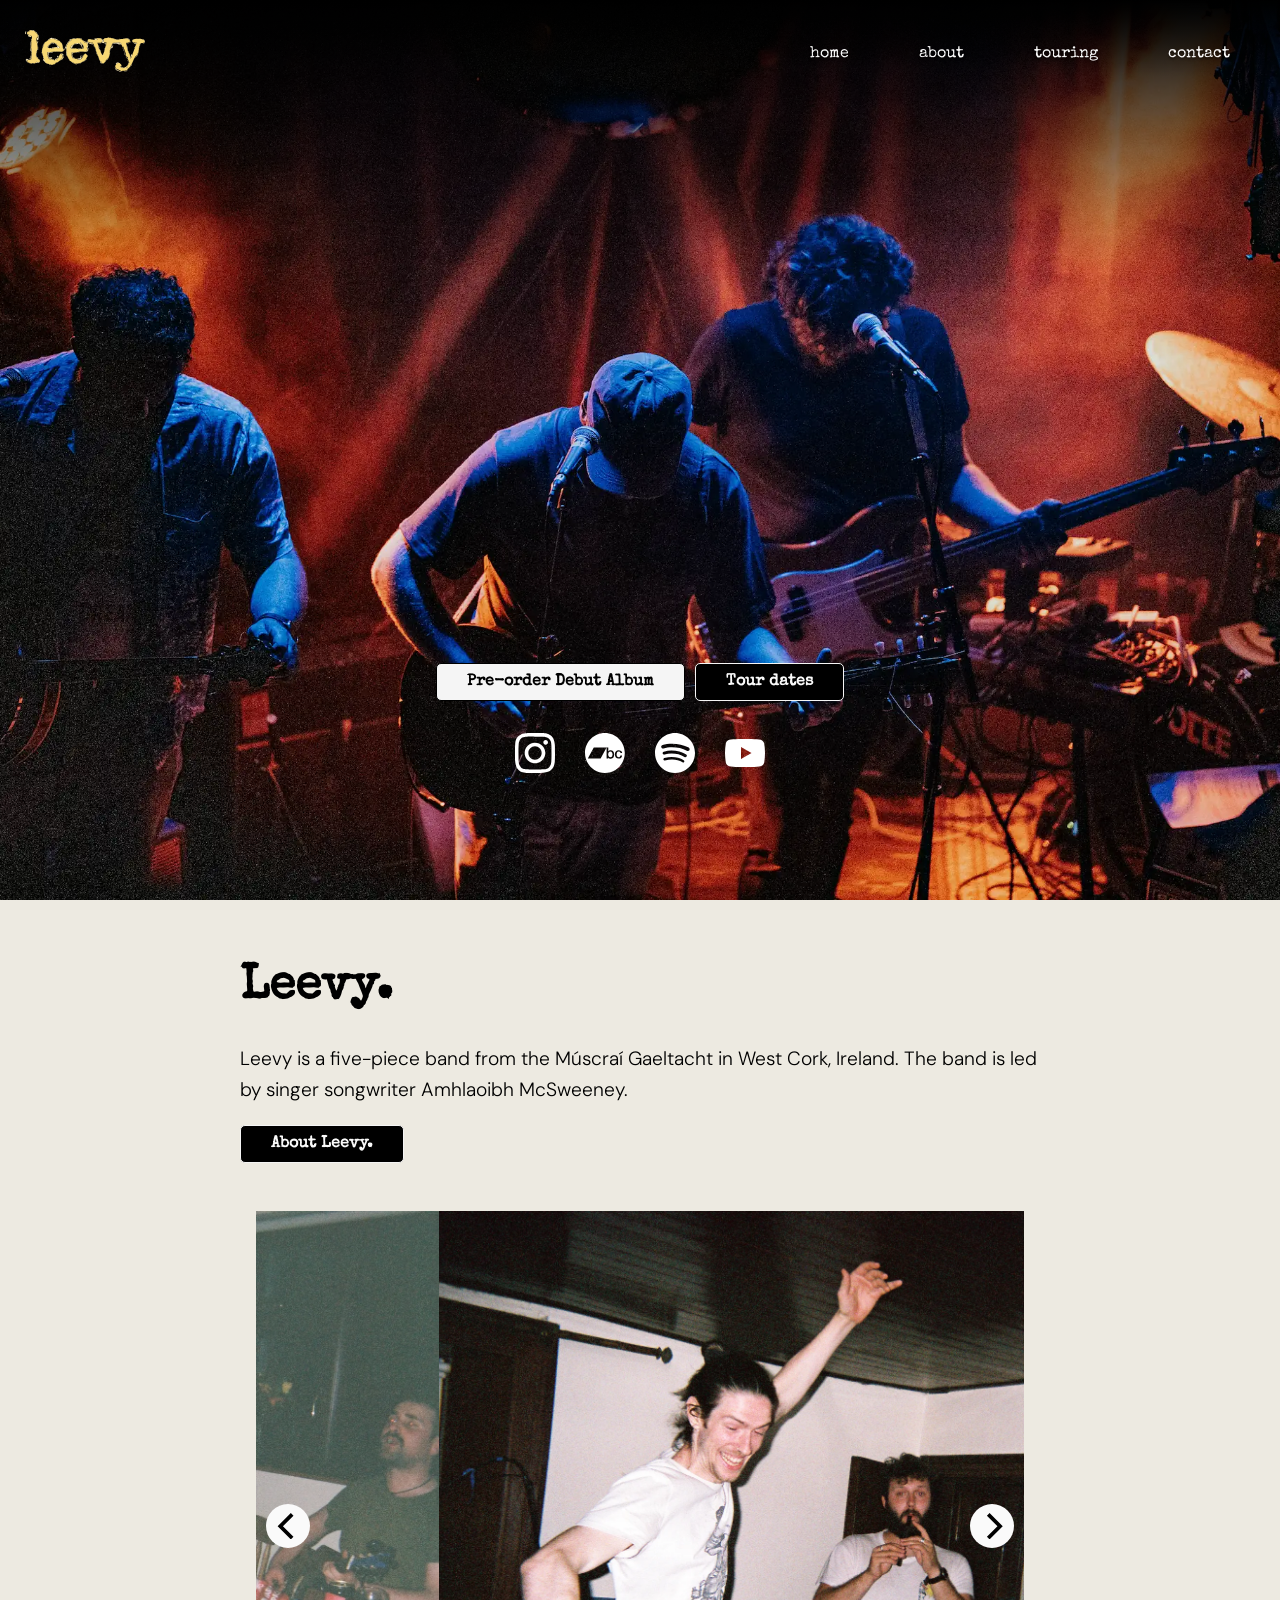
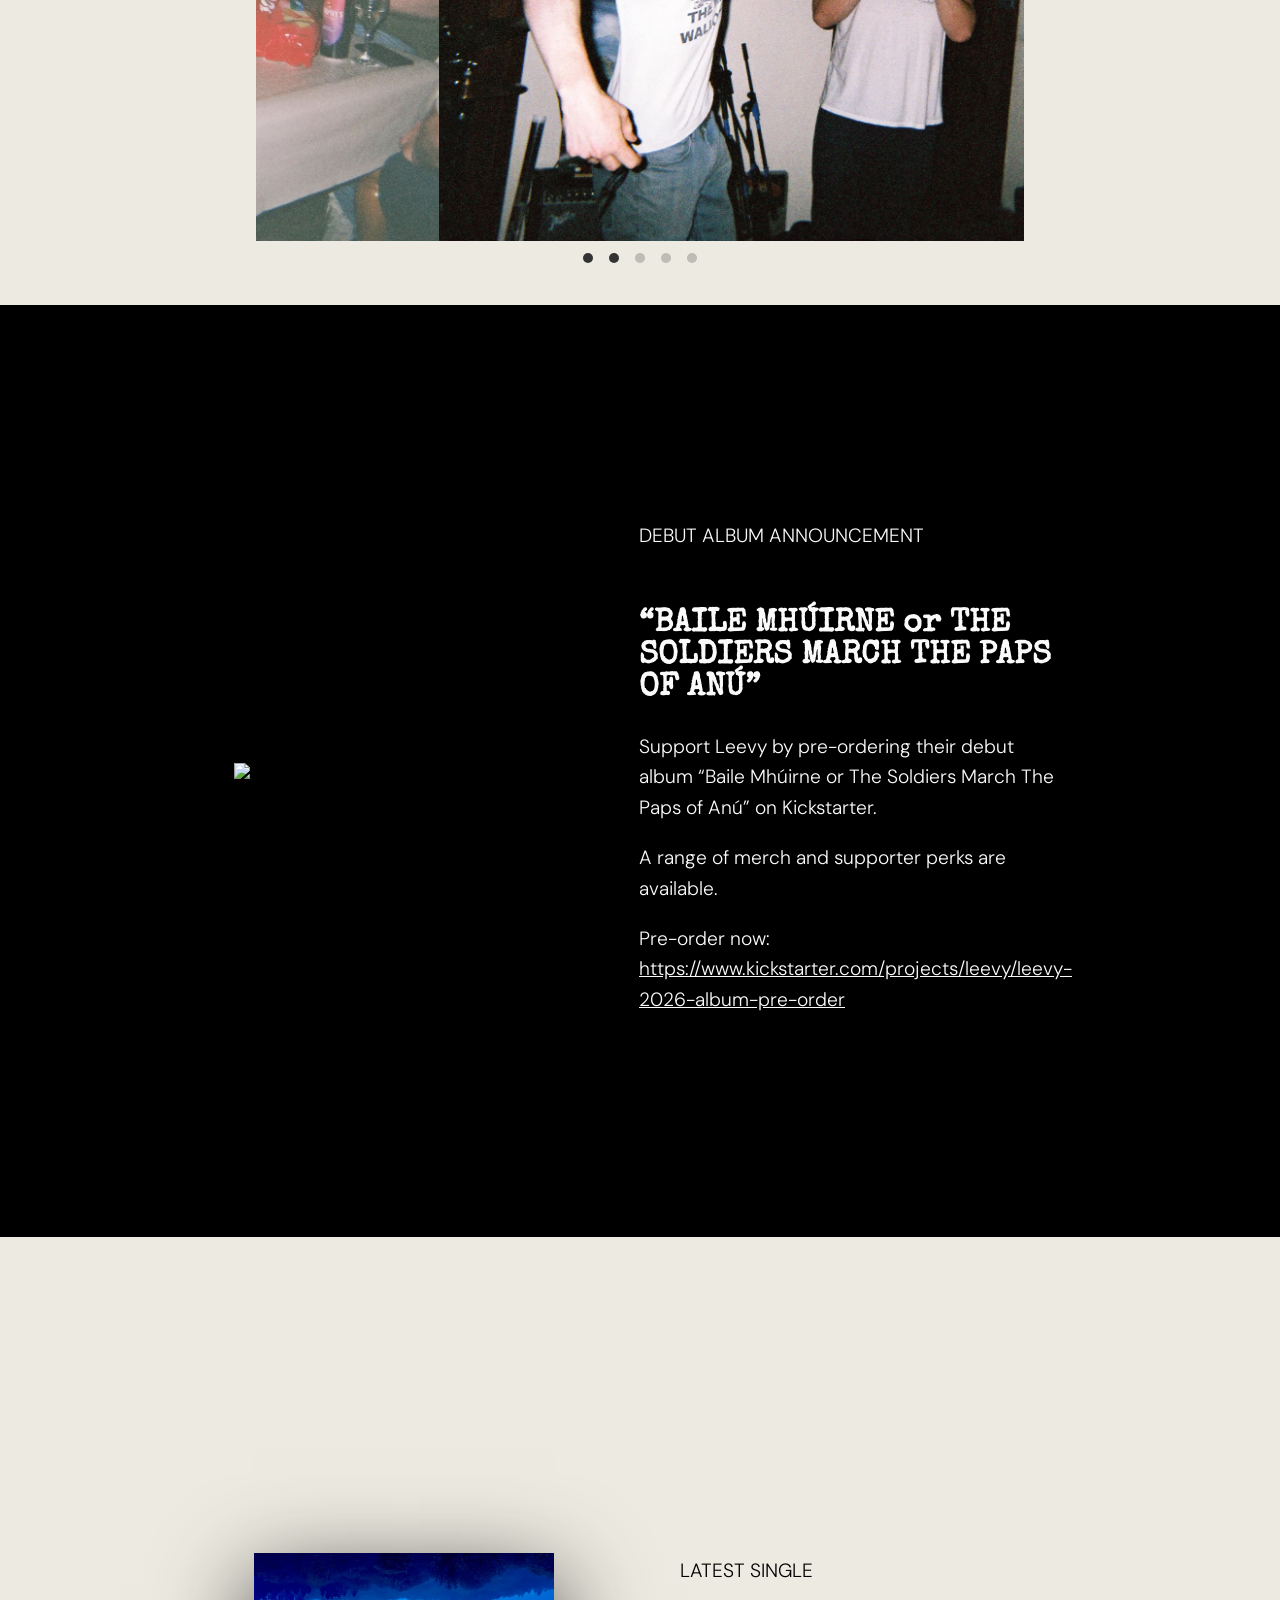
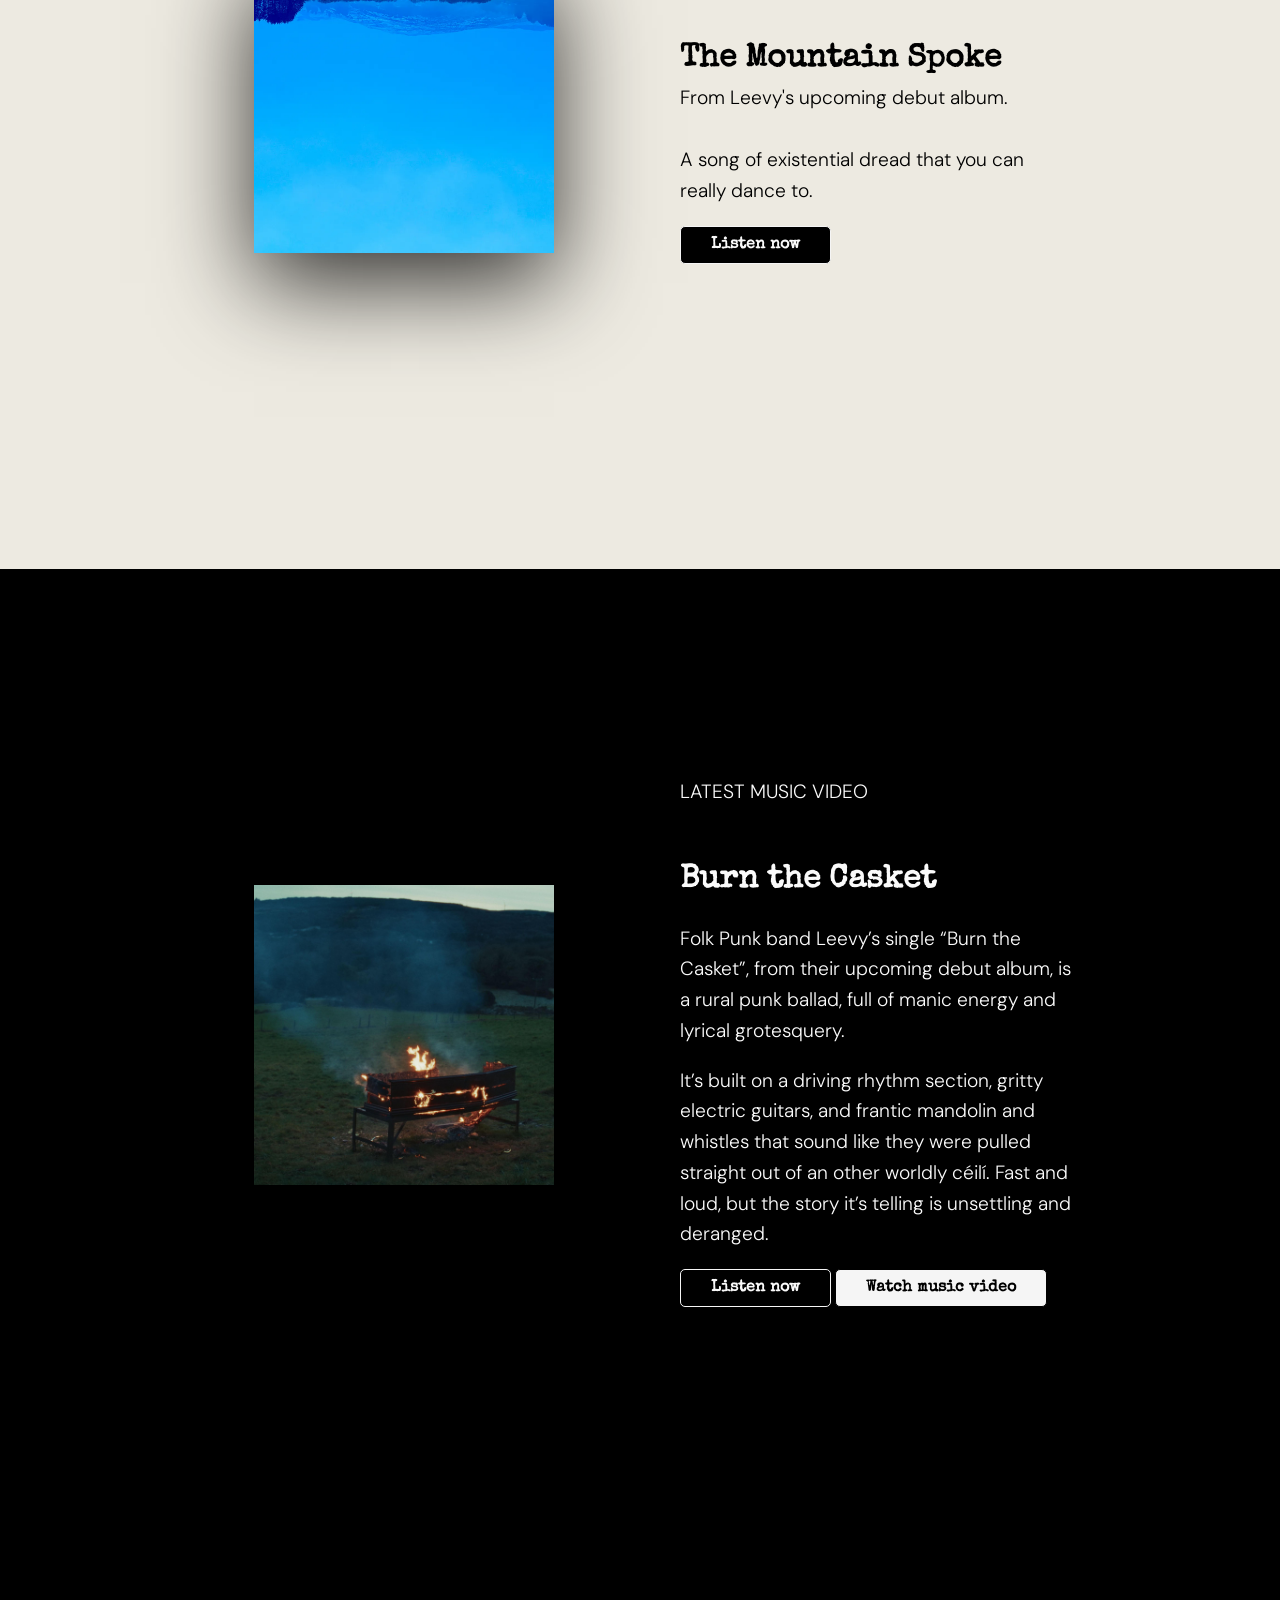
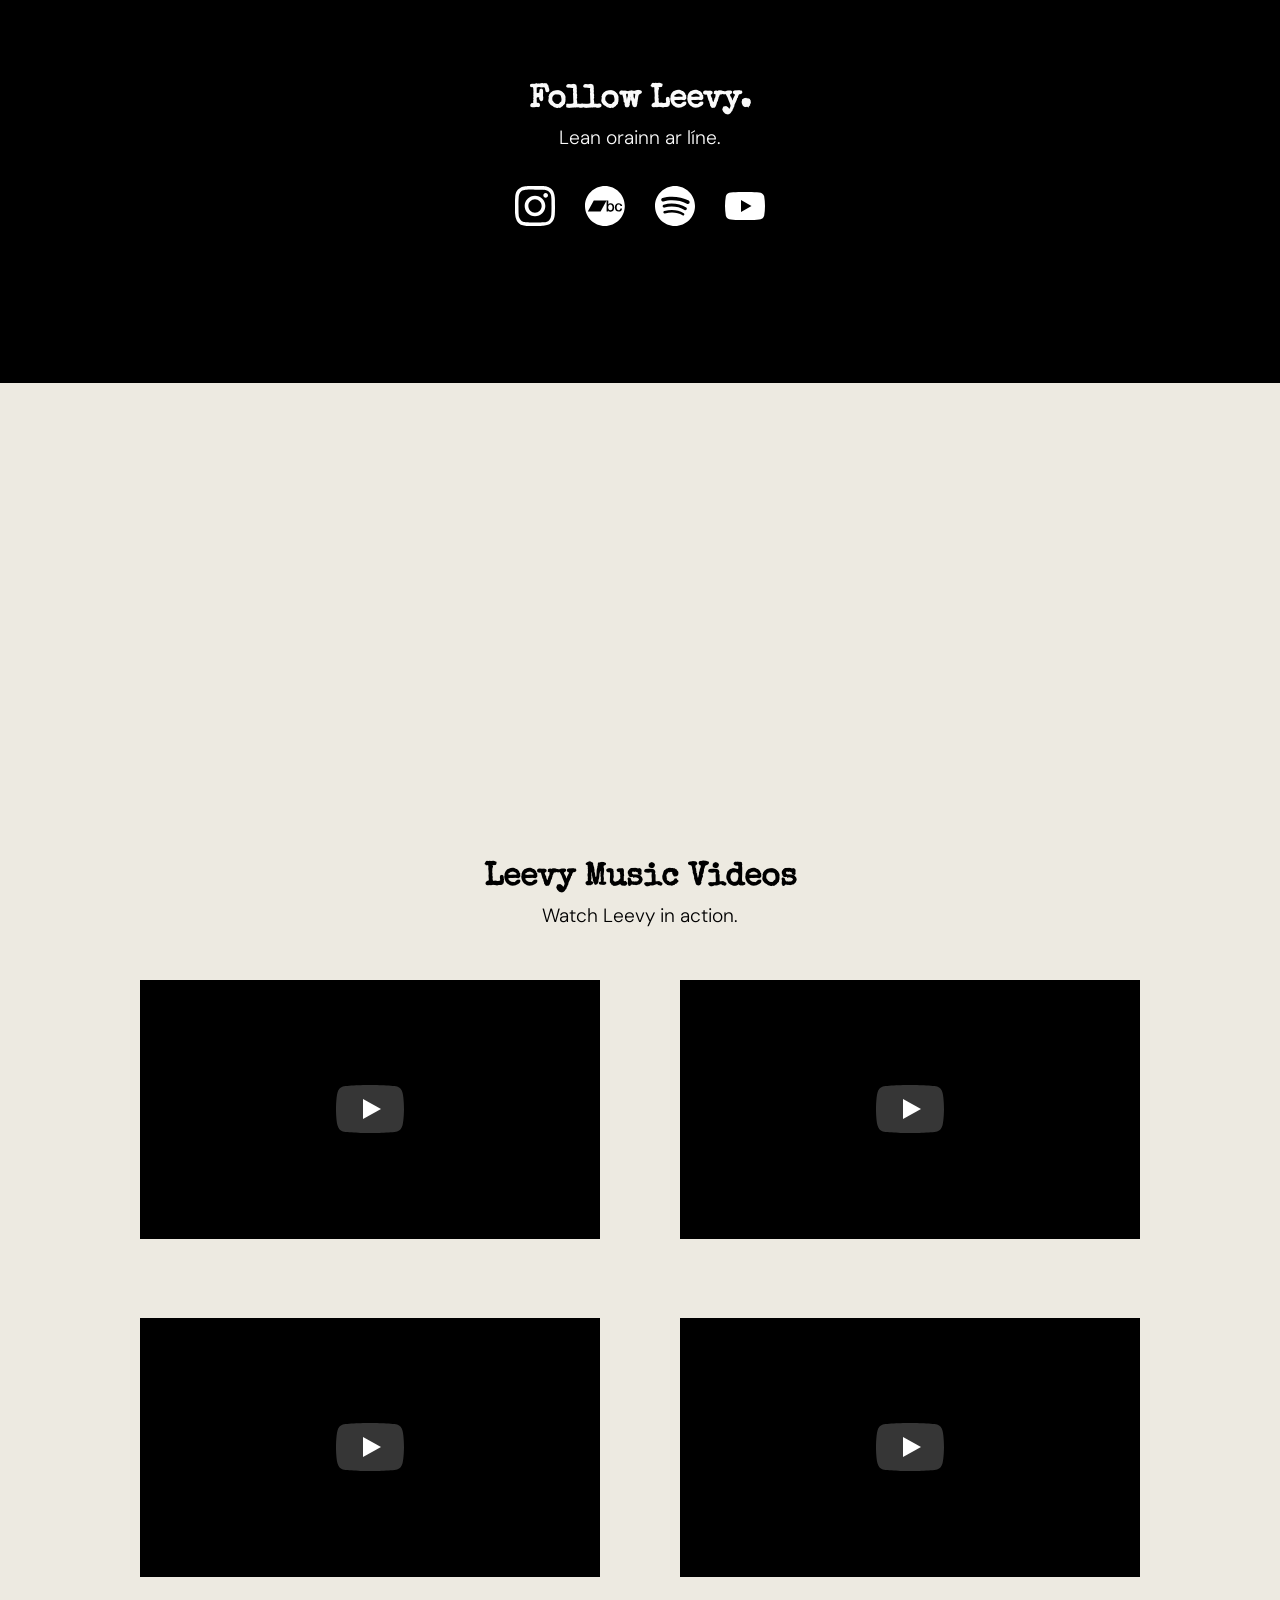
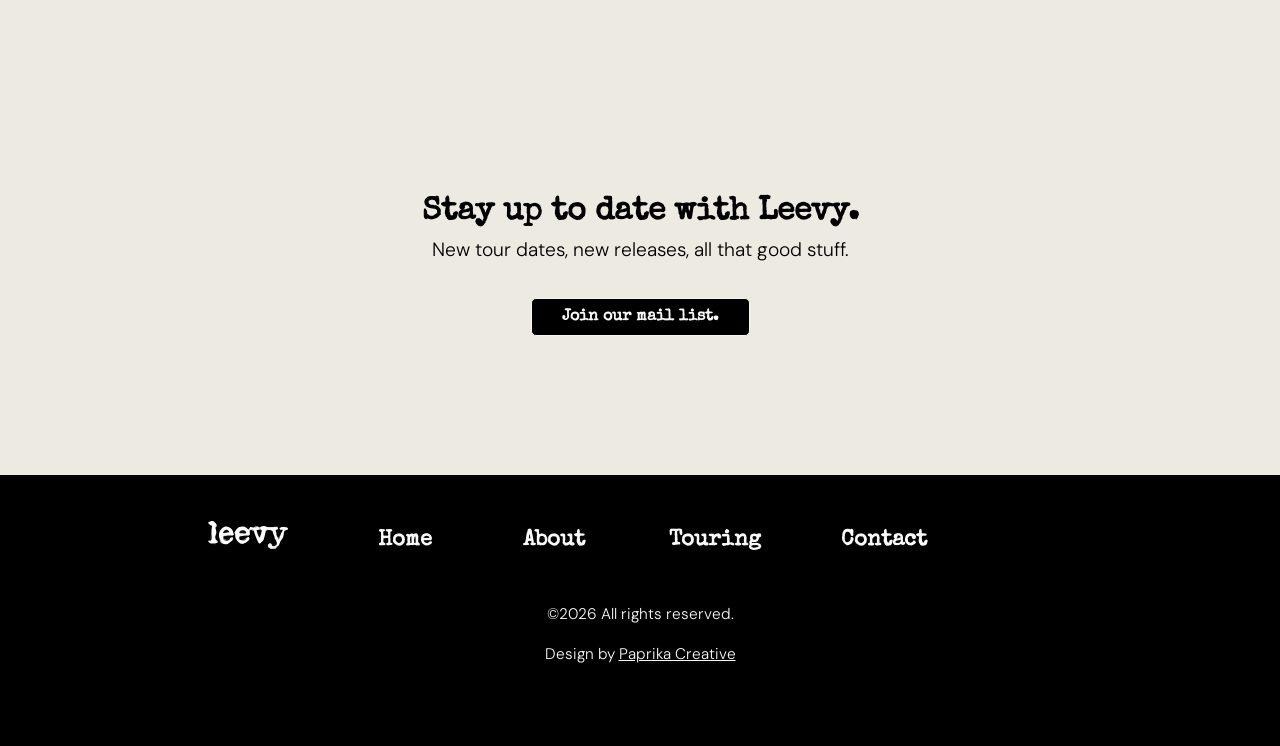
==== commit 7e85a662: "Update index.html" ====
--- a/index.html
+++ b/index.html
@@ -117,7 +117,7 @@
                 <div>
                     <h3 class="scroll-reveal fadeUp">LATEST MUSIC VIDEO</h3>
                     <h2 class="scroll-reveal fadeUp">Burn the Casket</h2>
-                    <p class="scroll-reveal fadeUp">Folk Punk band Leevy’s latest single “Burn the Casket”, from their upcoming debut album, is a rural punk ballad, full of manic energy and lyrical grotesquery.</p>
+                    <p class="scroll-reveal fadeUp">Folk Punk band Leevy’s single “Burn the Casket”, from their upcoming debut album, is a rural punk ballad, full of manic energy and lyrical grotesquery.</p>
                     <p class="scroll-reveal fadeUp">It’s built on a driving rhythm section, gritty electric guitars, and frantic mandolin and whistles that sound like they were pulled straight out of an other worldly céilí. Fast  and loud, but the story it’s telling is unsettling and deranged.</p>
                     <a href="https://distrokid.com/hyperfollow/leevy/burn-the-casket" class="button button-black scroll-reveal fadeUp">Listen now</a> 
                     <a href="https://www.youtube.com/watch?v=CYgJ7k-WWqYt" class="button scroll-reveal fadeUp">Watch music video</a> 
@@ -200,4 +200,4 @@
 
 
 
-</html>+</html>
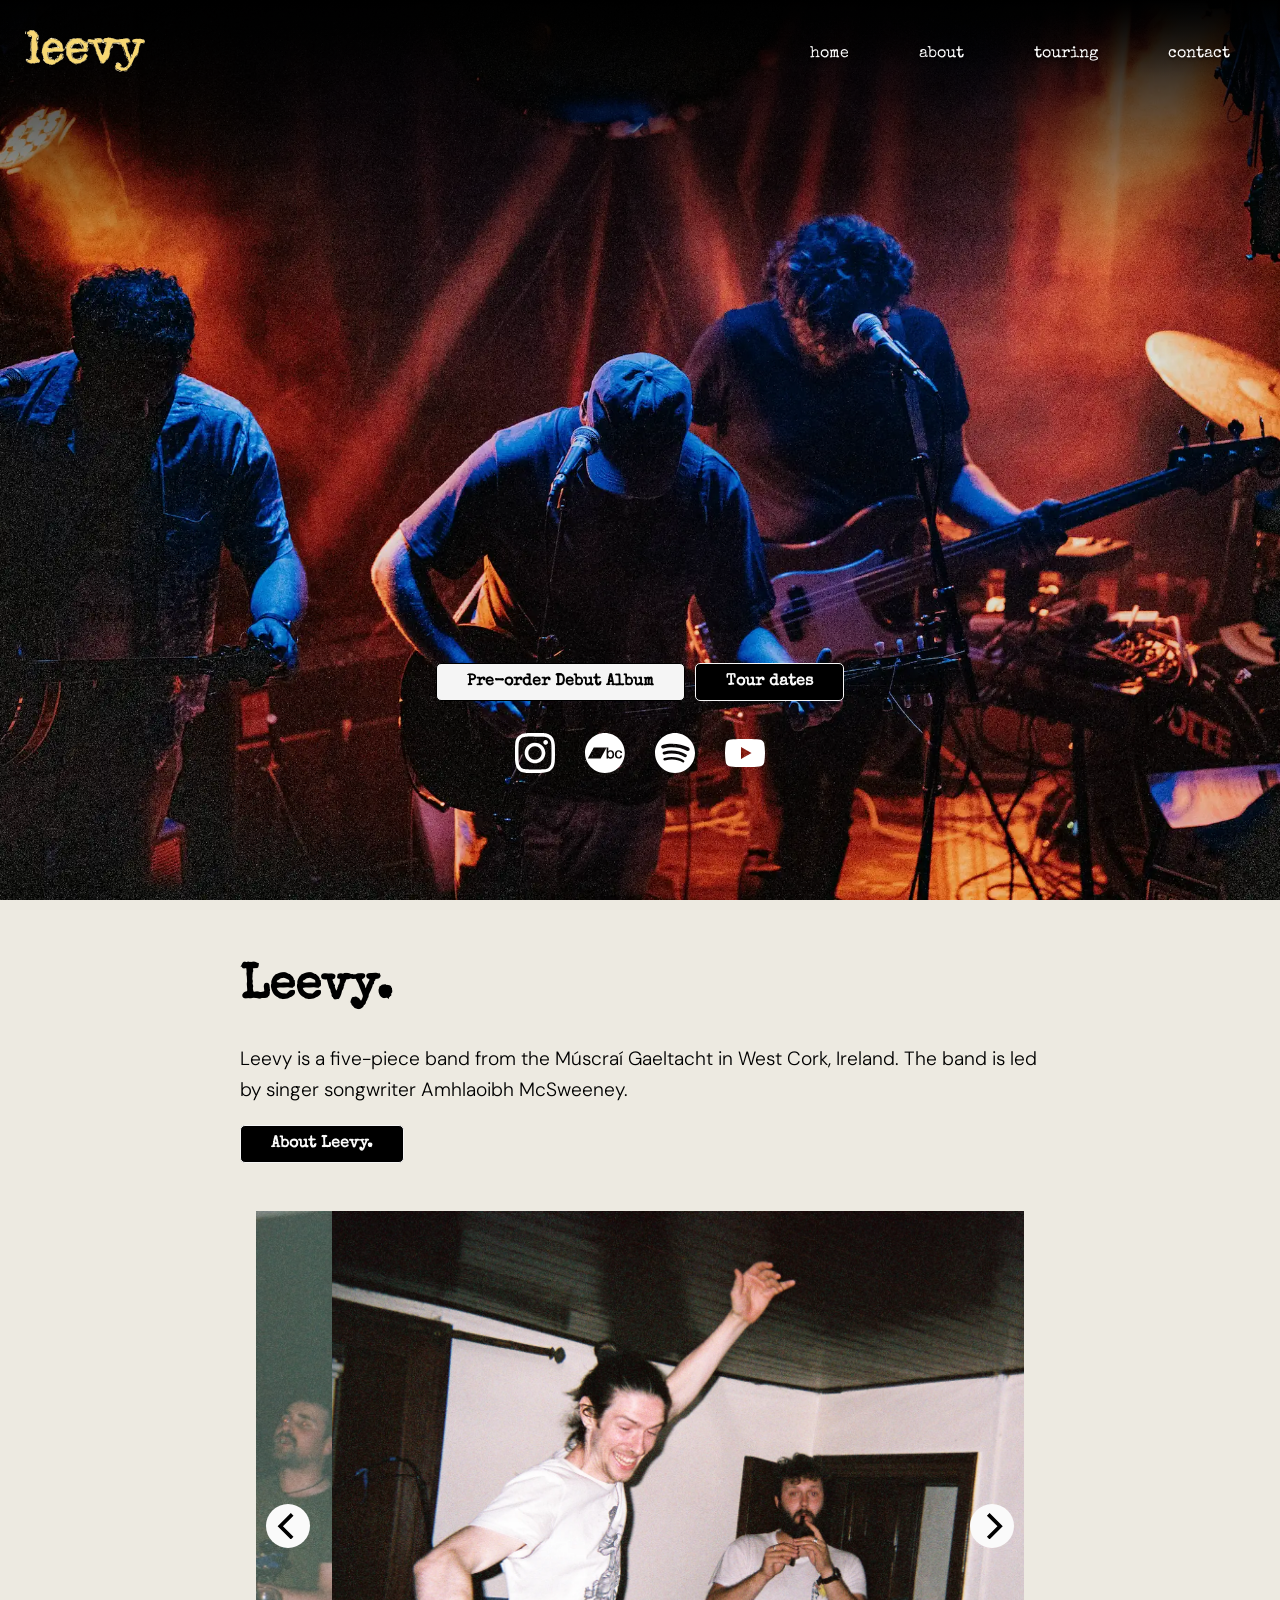
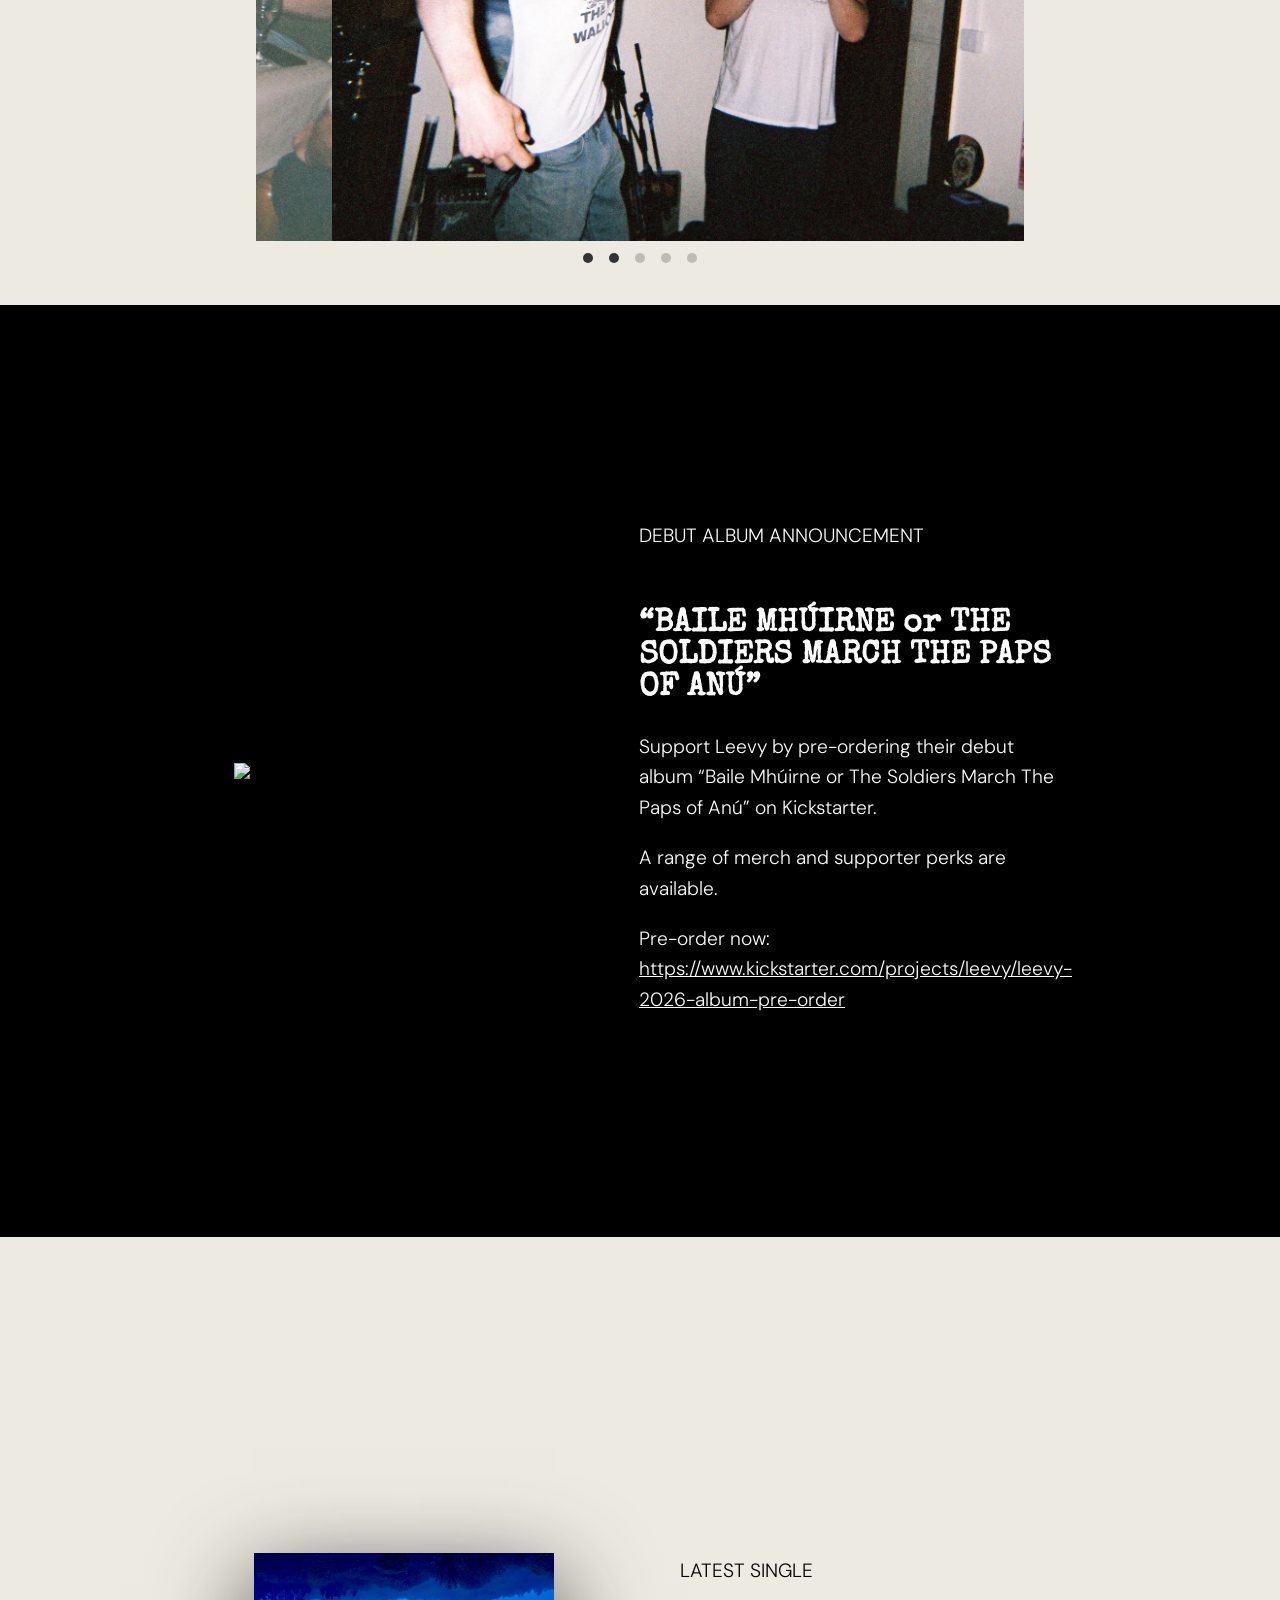
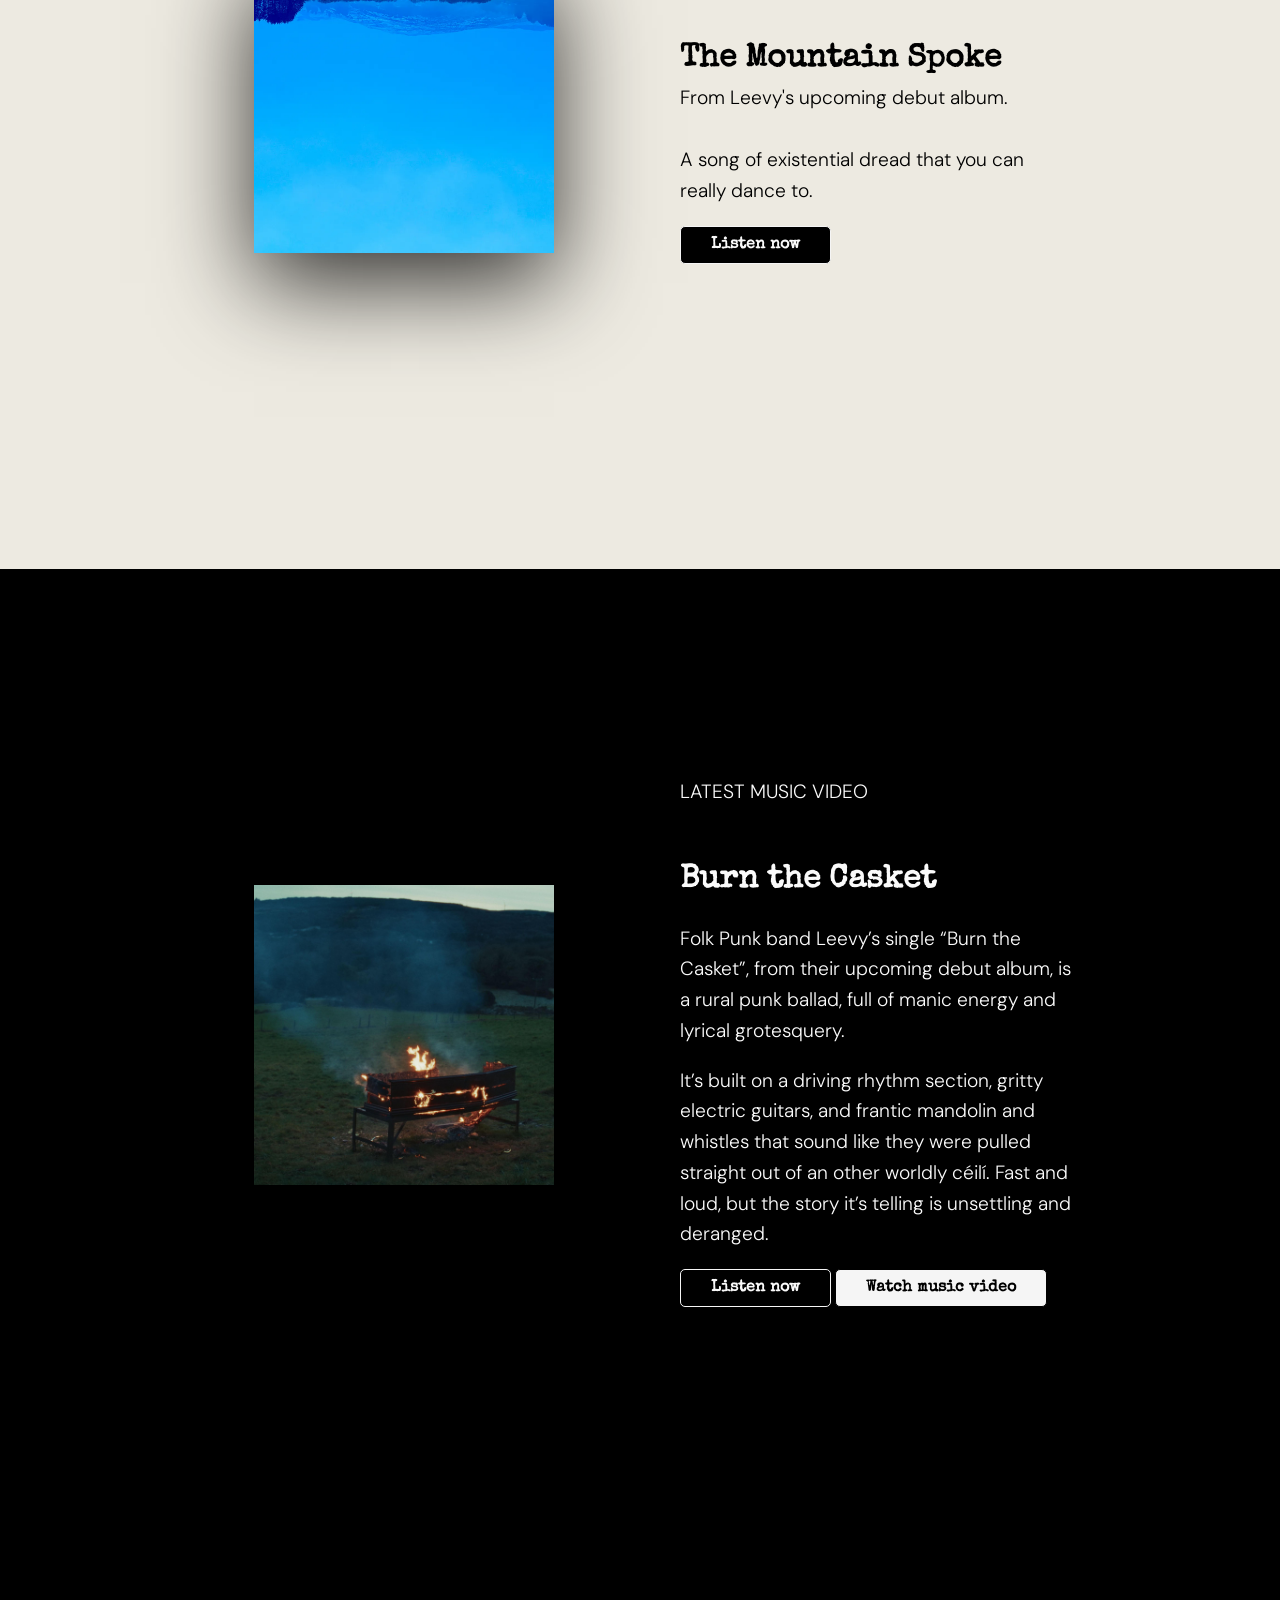
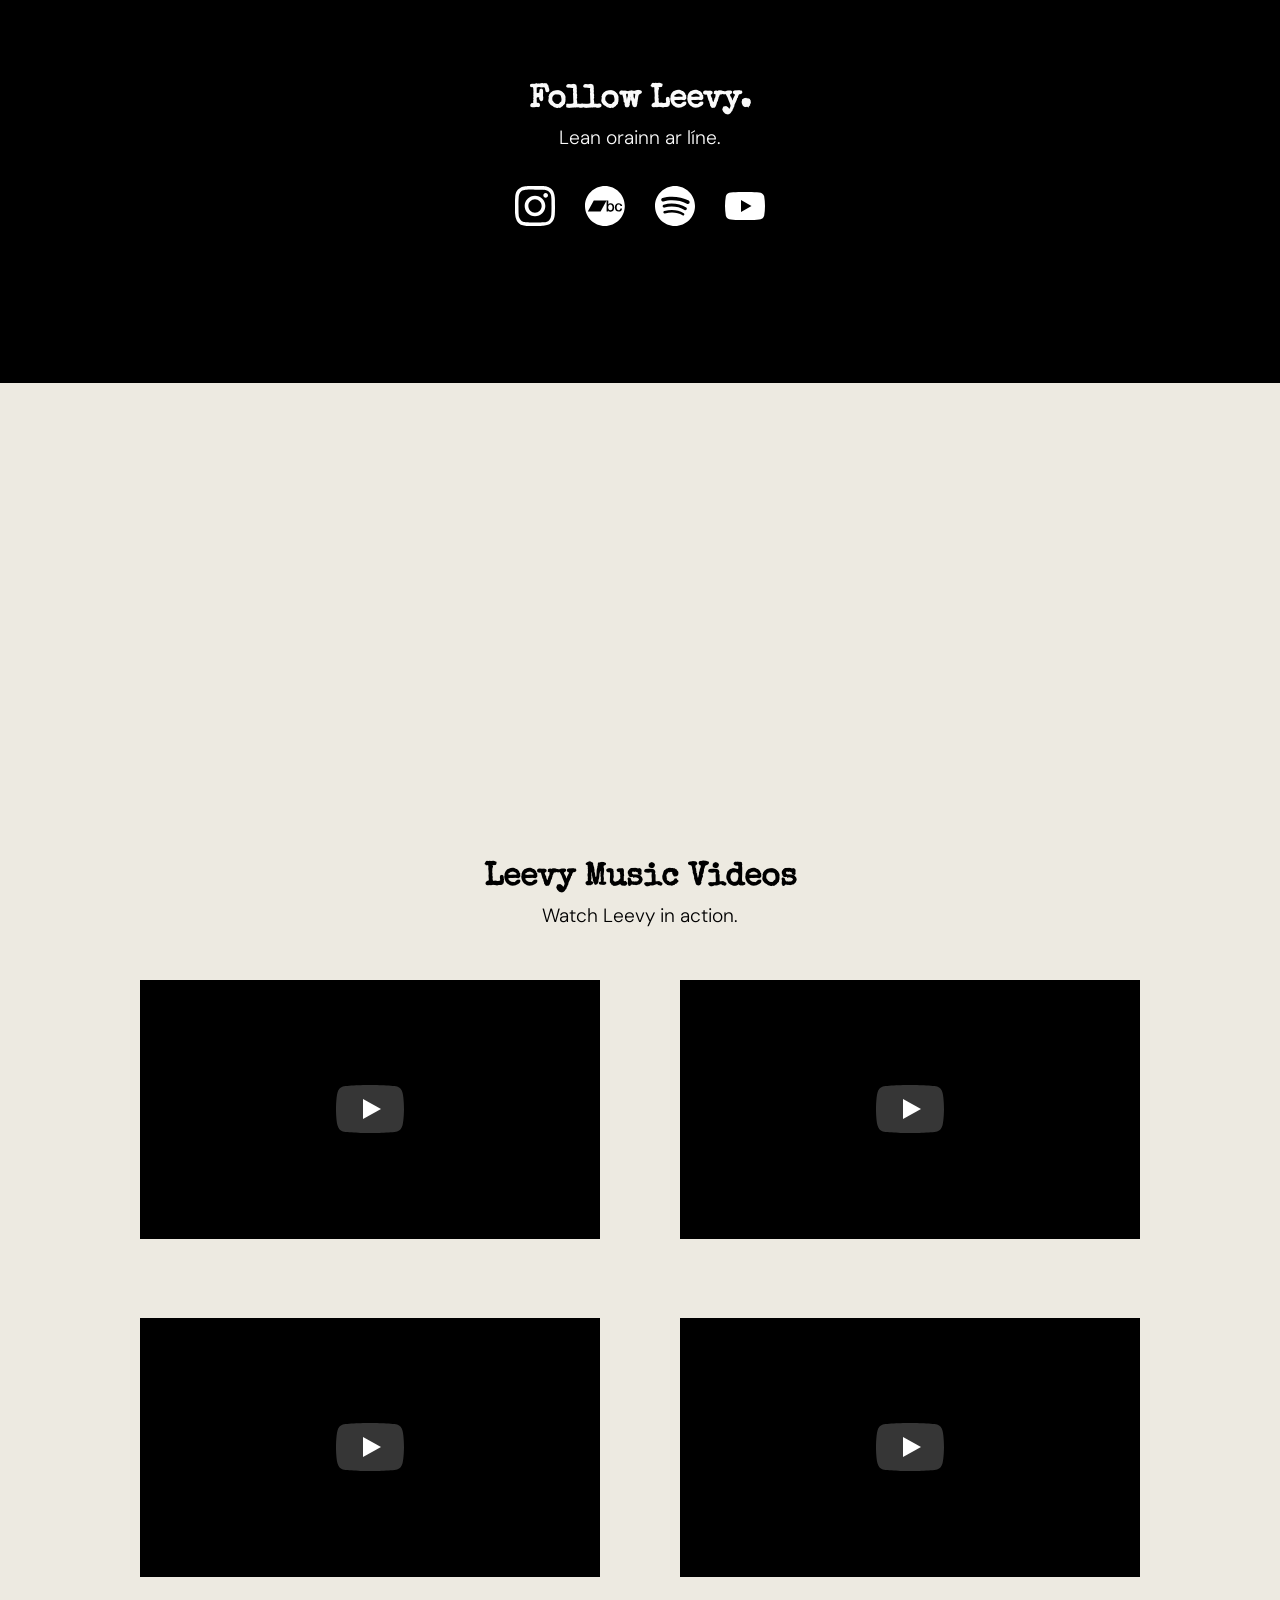
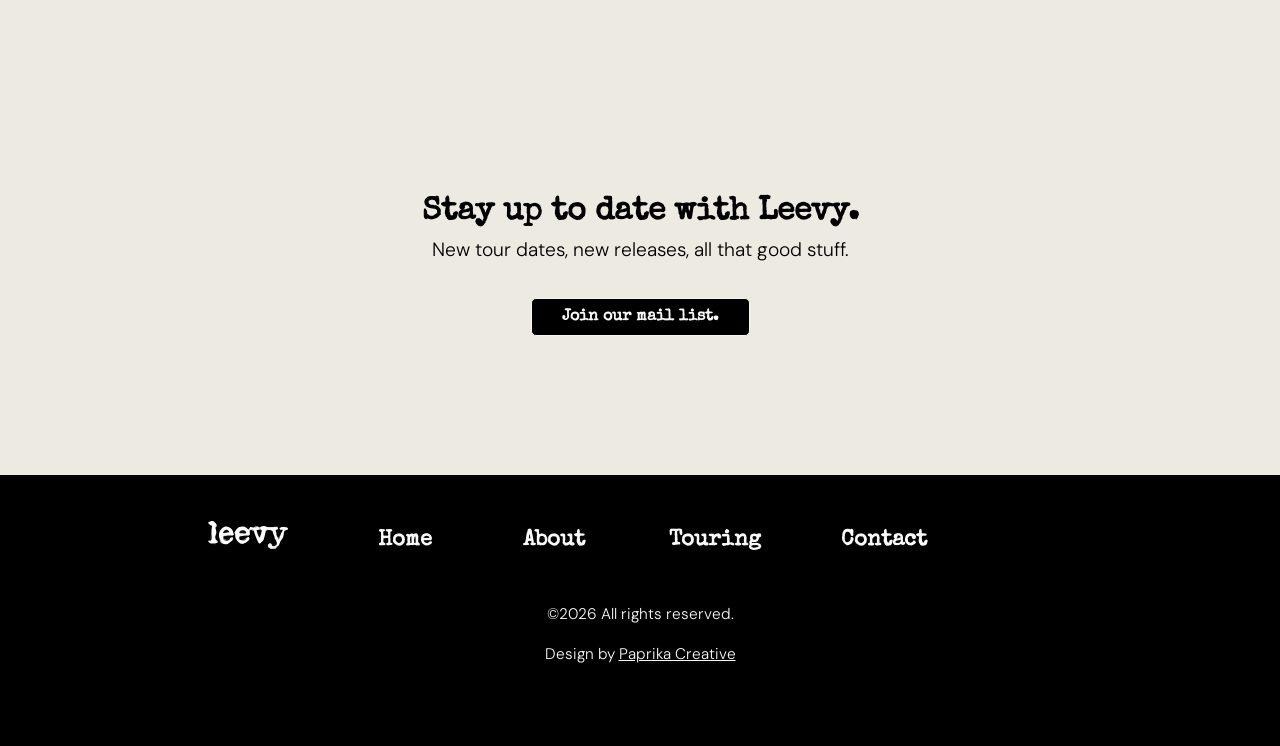
==== commit 002e6ae7: "Add files via upload" ====
--- a/index.html
+++ b/index.html
@@ -200,4 +200,4 @@
 
 
 
-</html>
+</html>
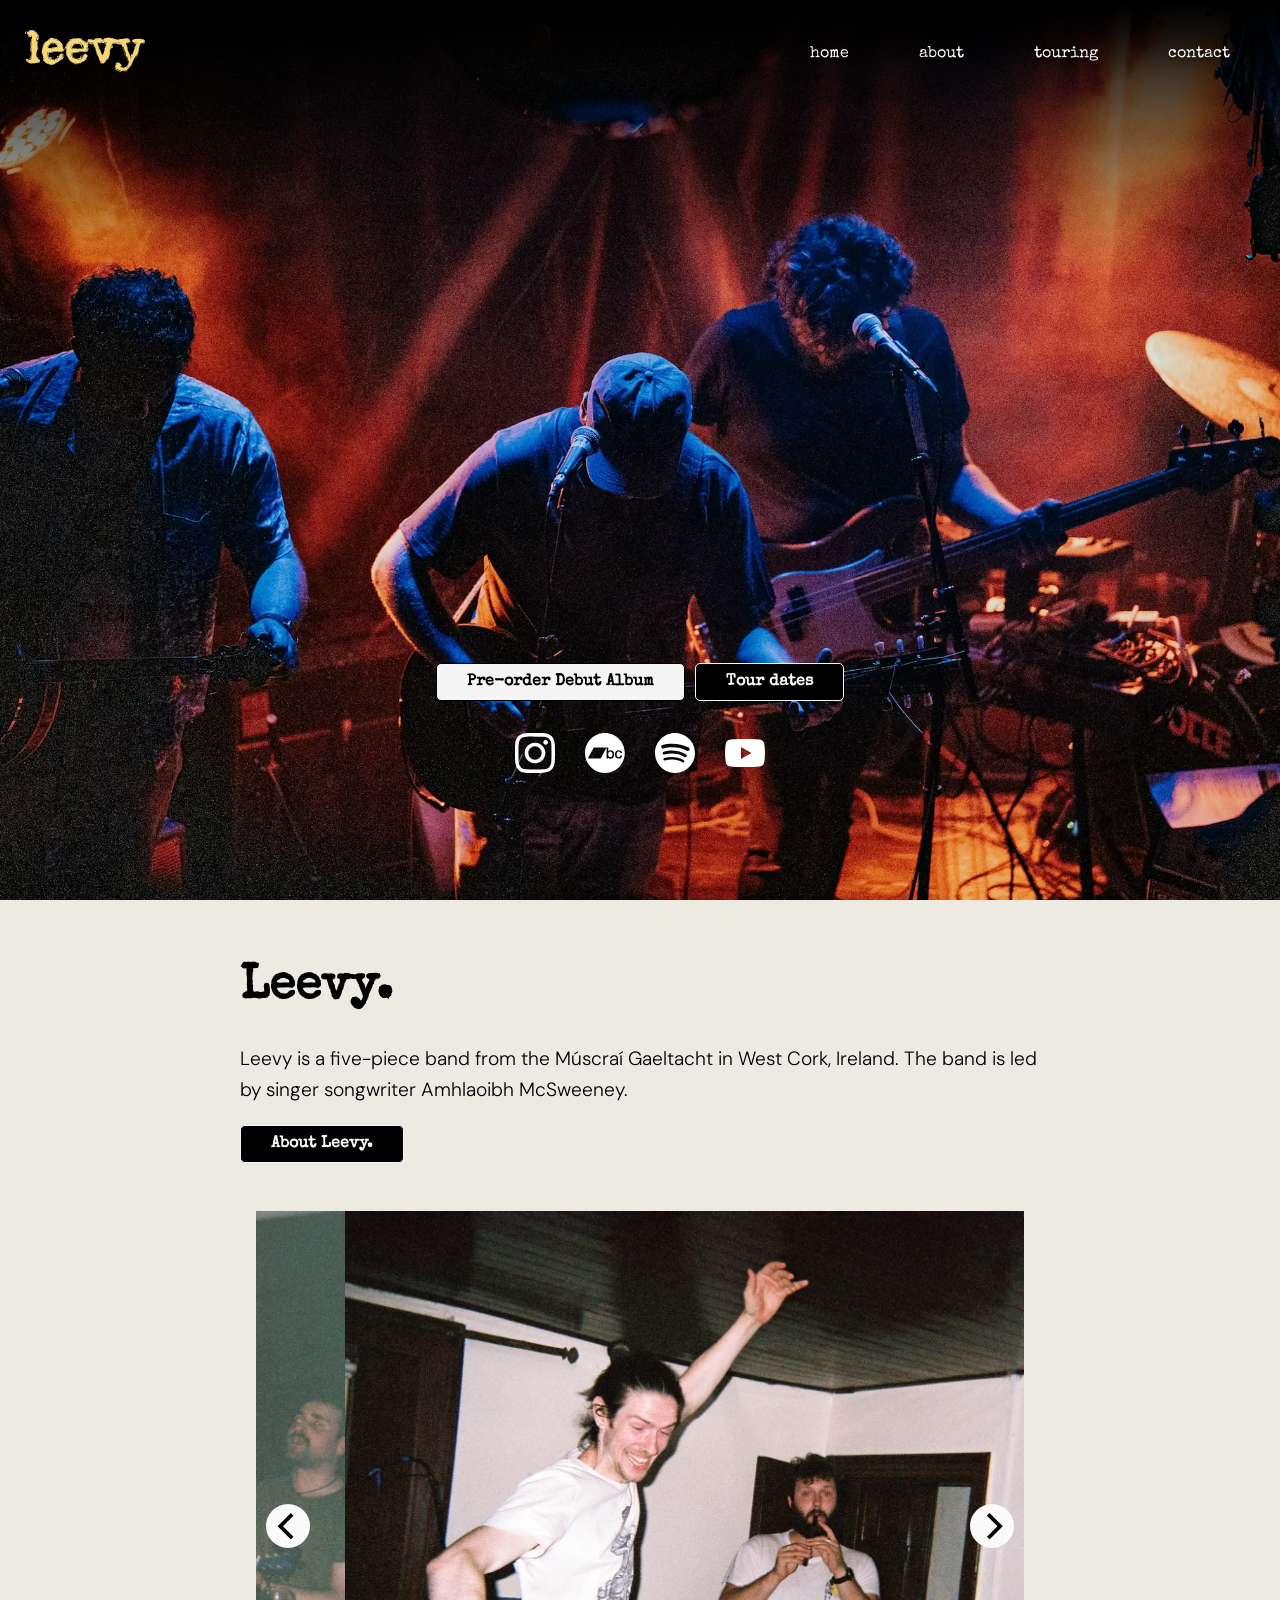
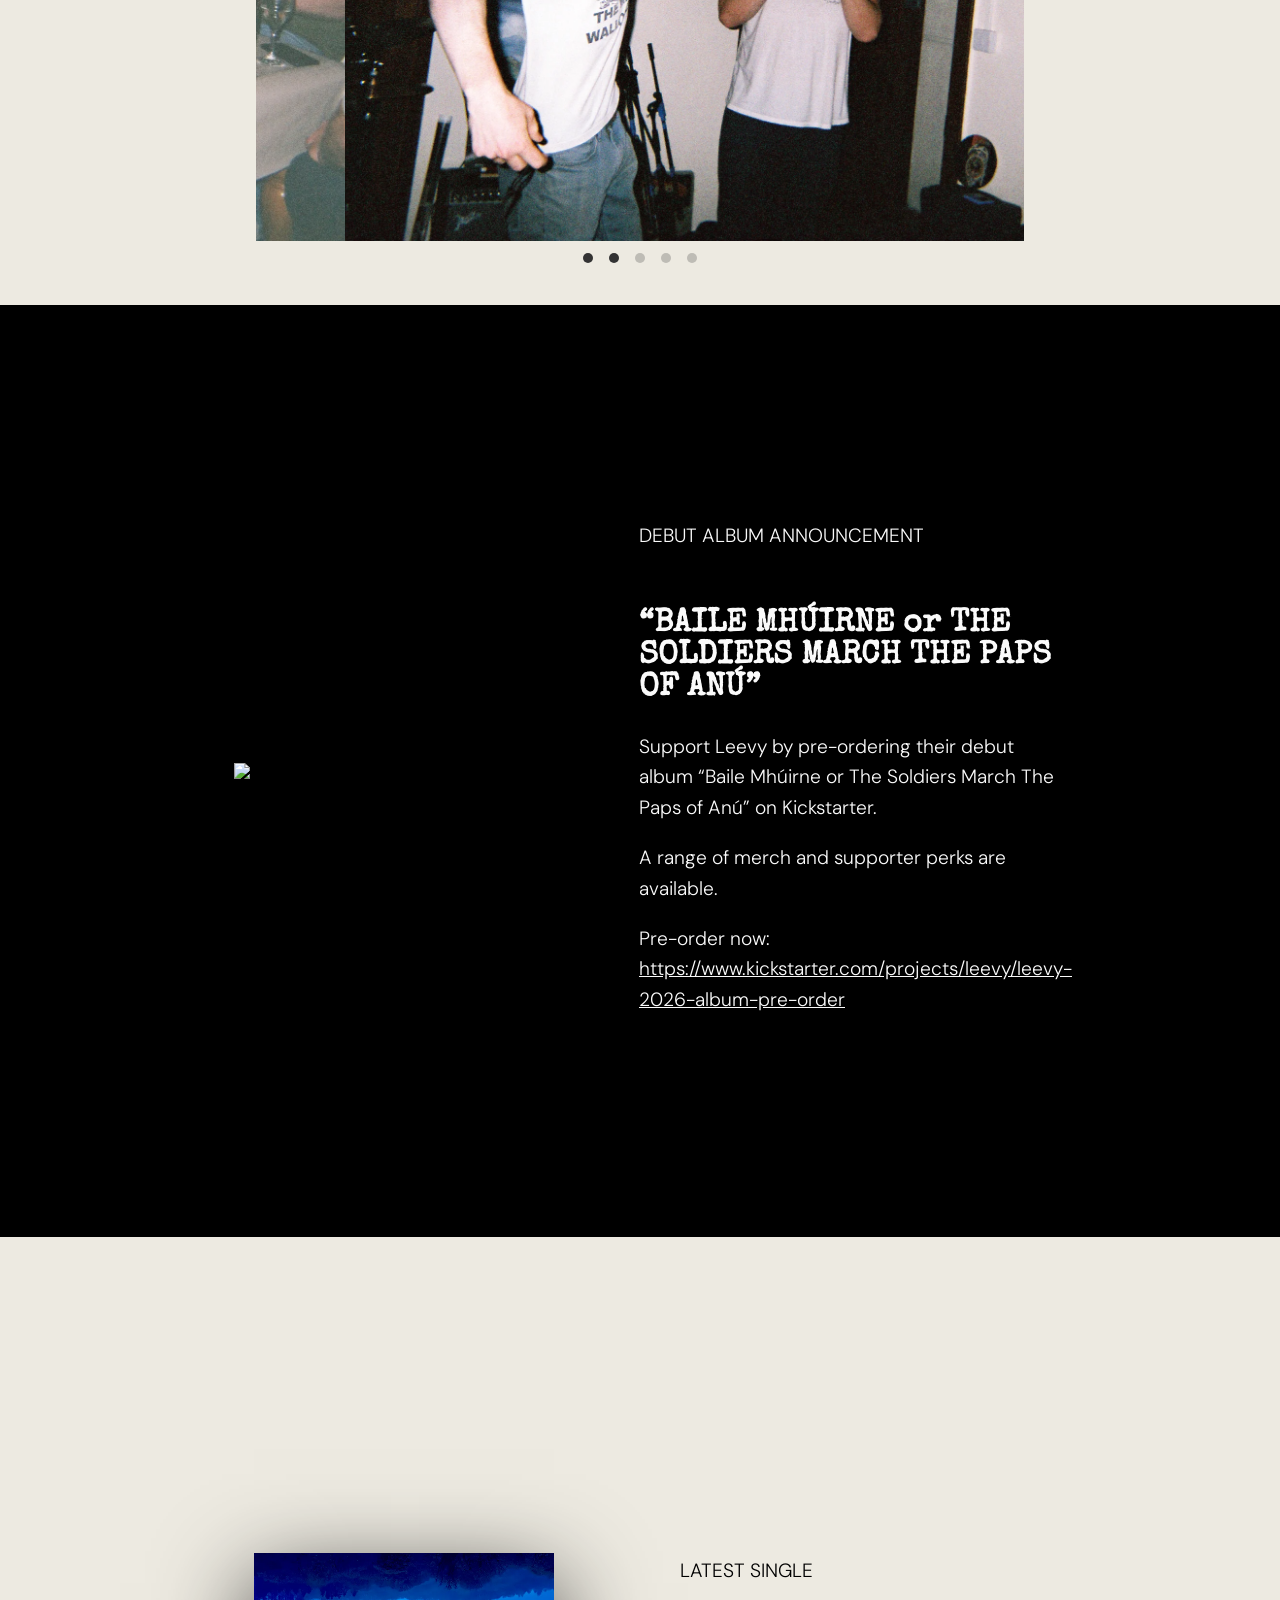
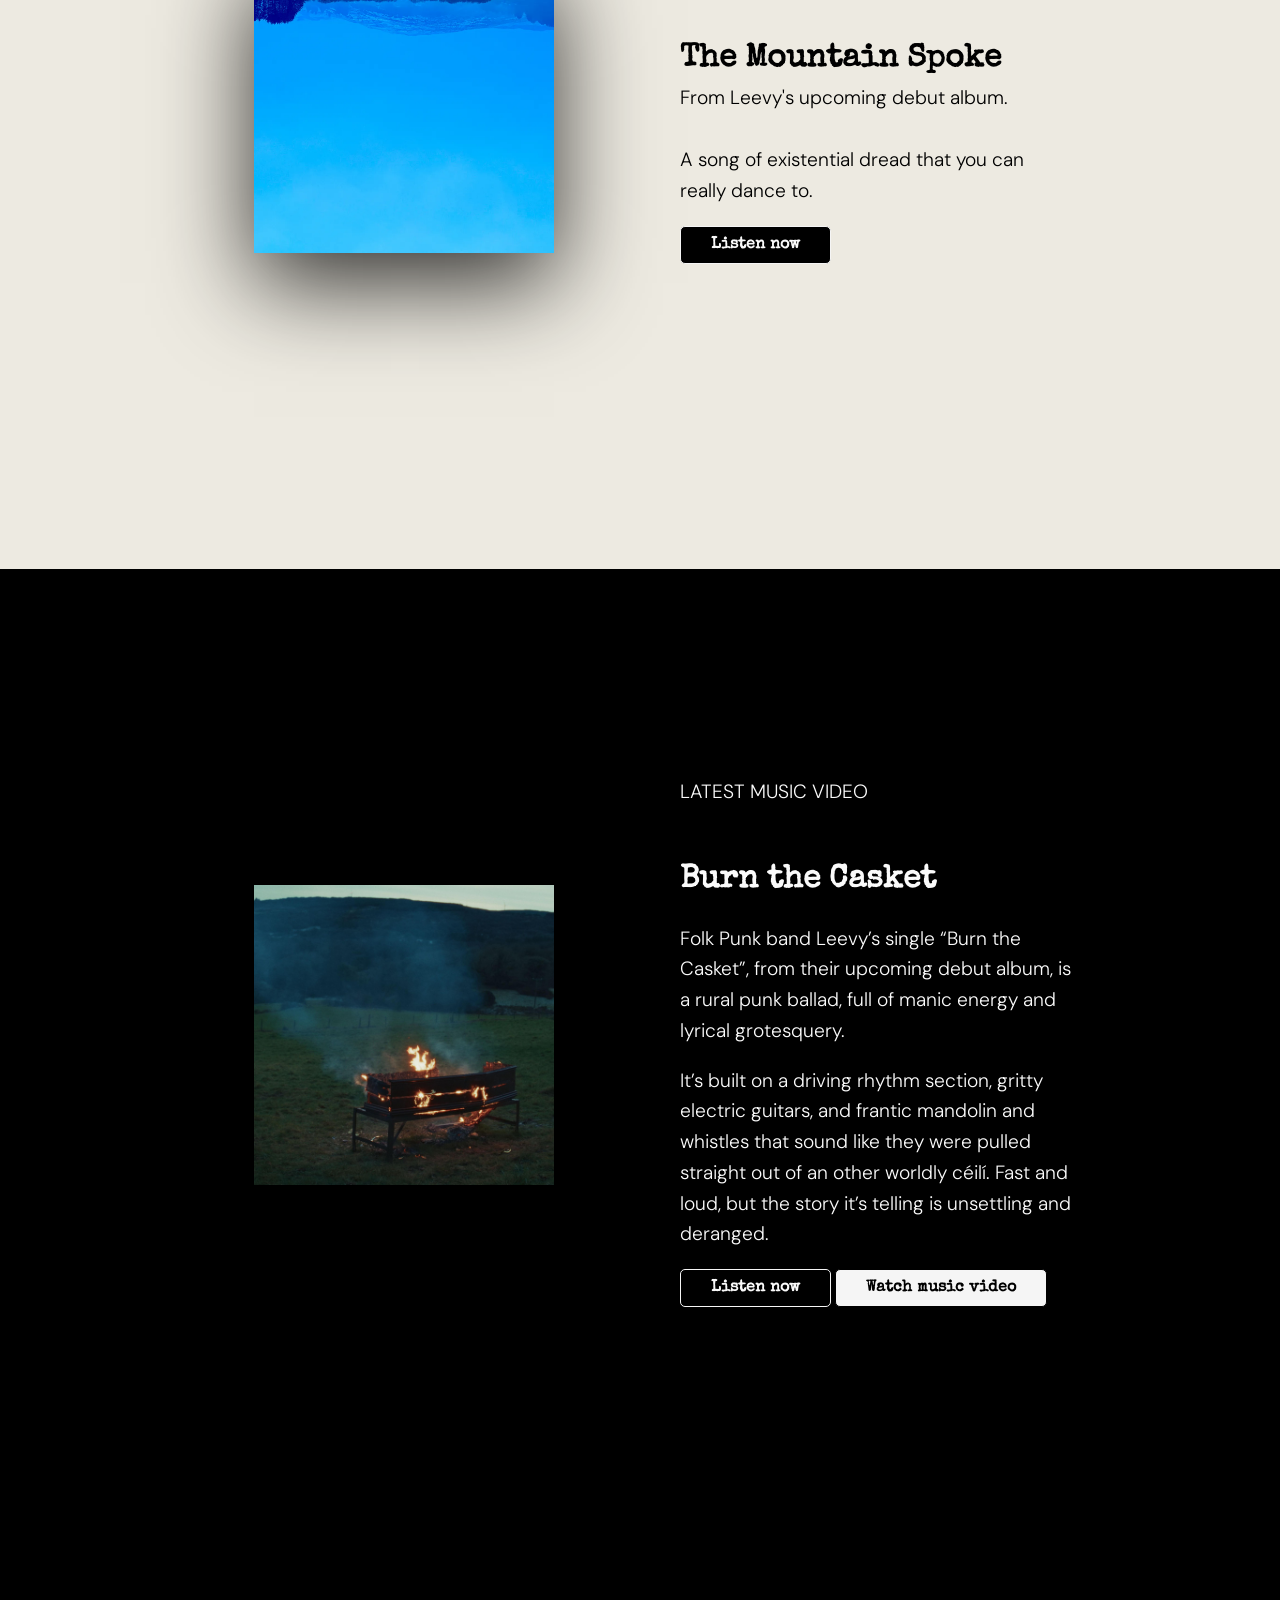
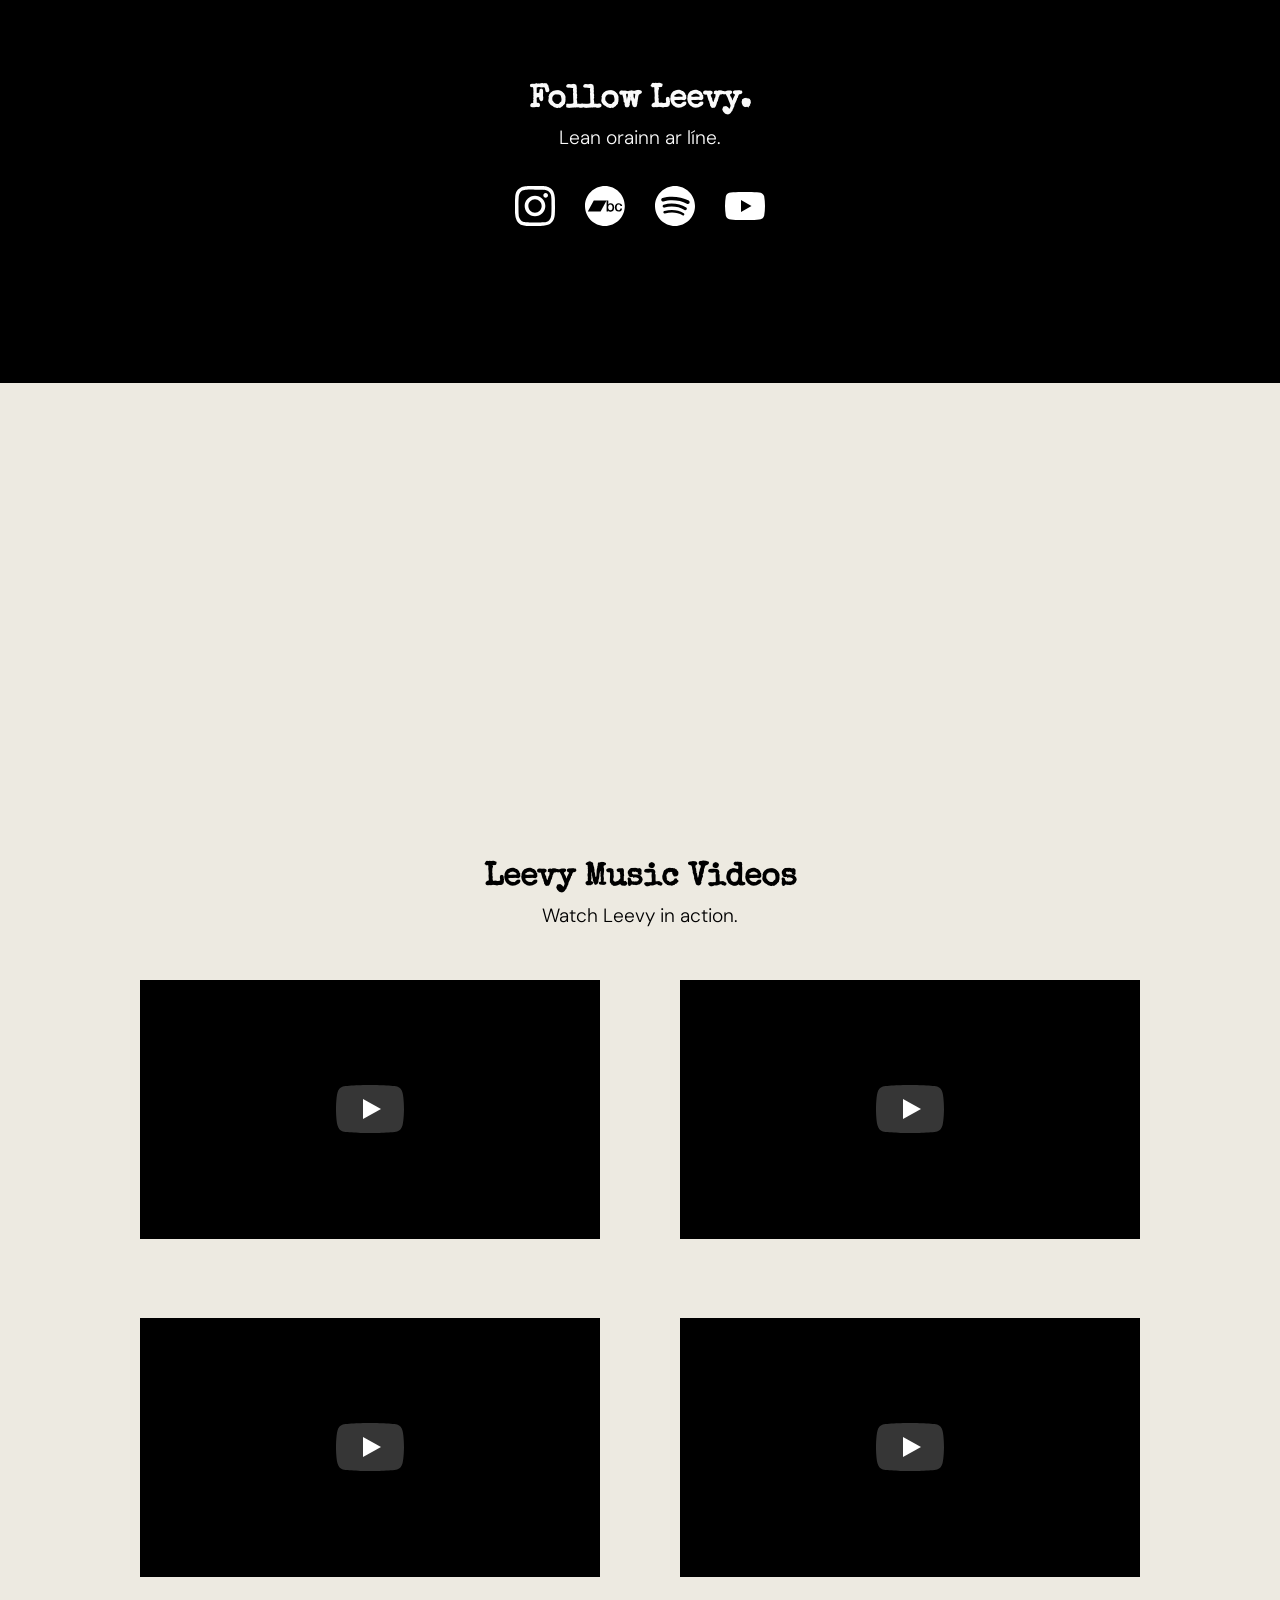
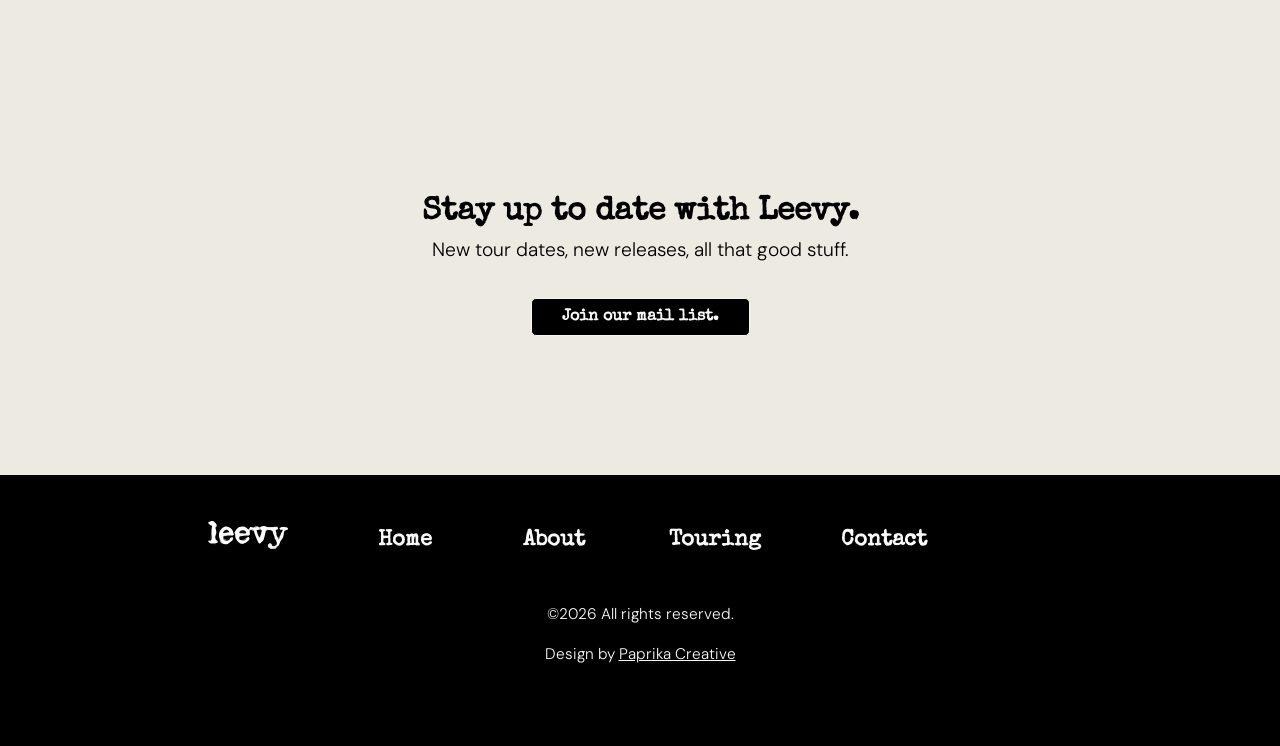
==== commit 11ed4add: "Add files via upload" ====
--- a/index.html
+++ b/index.html
@@ -153,8 +153,8 @@
             <div class="grid-video">
                 <lite-youtube videoid="CYgJ7k-WWqY" playlabel="Leevy music video Burn the Casket" class="scroll-reveal fadeUp"></lite-youtube>
                 <lite-youtube videoid="D6Uo3K6K5qw" playlabel="Leevy music video Top Road Band" class="scroll-reveal fadeUp"></lite-youtube>
+                <lite-youtube videoid="9Yd9Pu_zc58" playlabel="Leevy music video Niamh Chinn Óir" class="scroll-reveal fadeUp"></lite-youtube>
                 <lite-youtube videoid="4lWYAynLllA" playlabel="Leevy music video Find Your Own Way Back From Town" class="scroll-reveal fadeUp"></lite-youtube>
-                <lite-youtube videoid="BXwRfBAAjT8" playlabel="Leevy music video On the Wall of a Friend" class="scroll-reveal fadeUp"></lite-youtube>
             </div>   
        
       
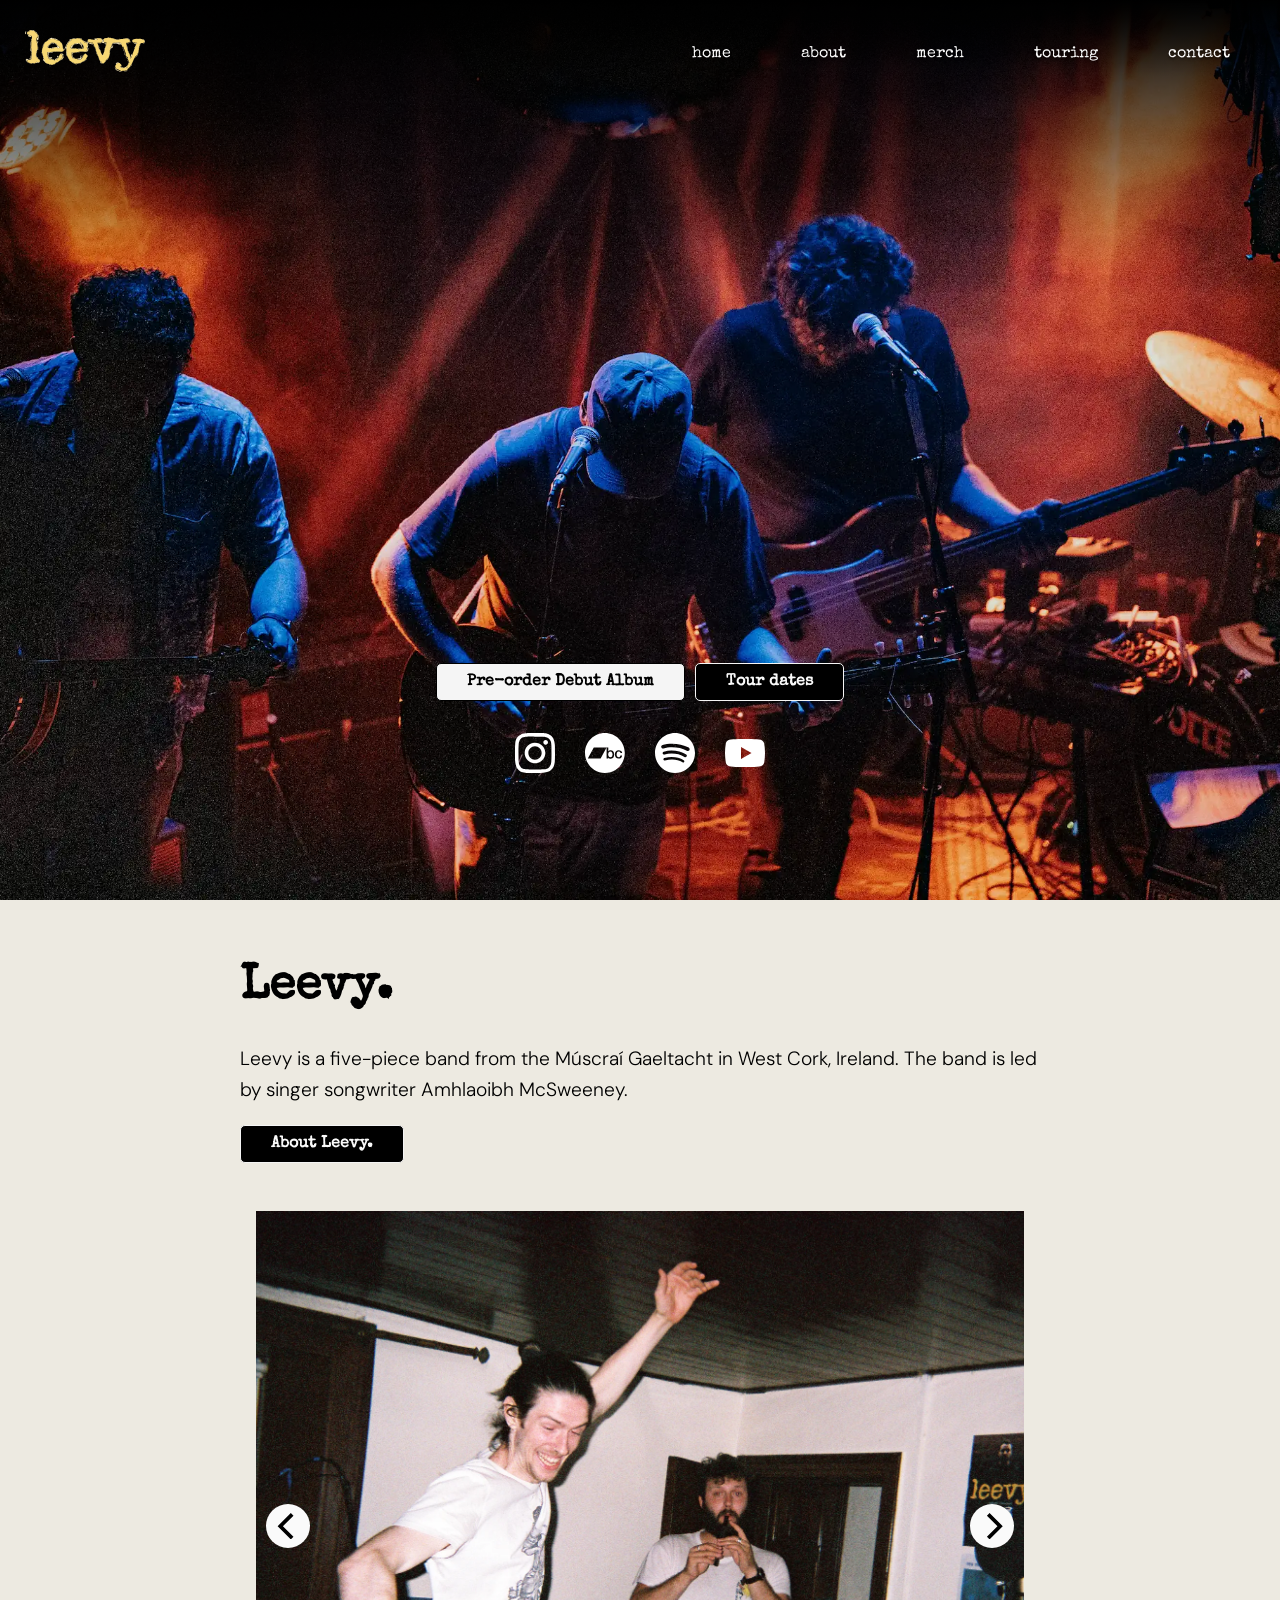
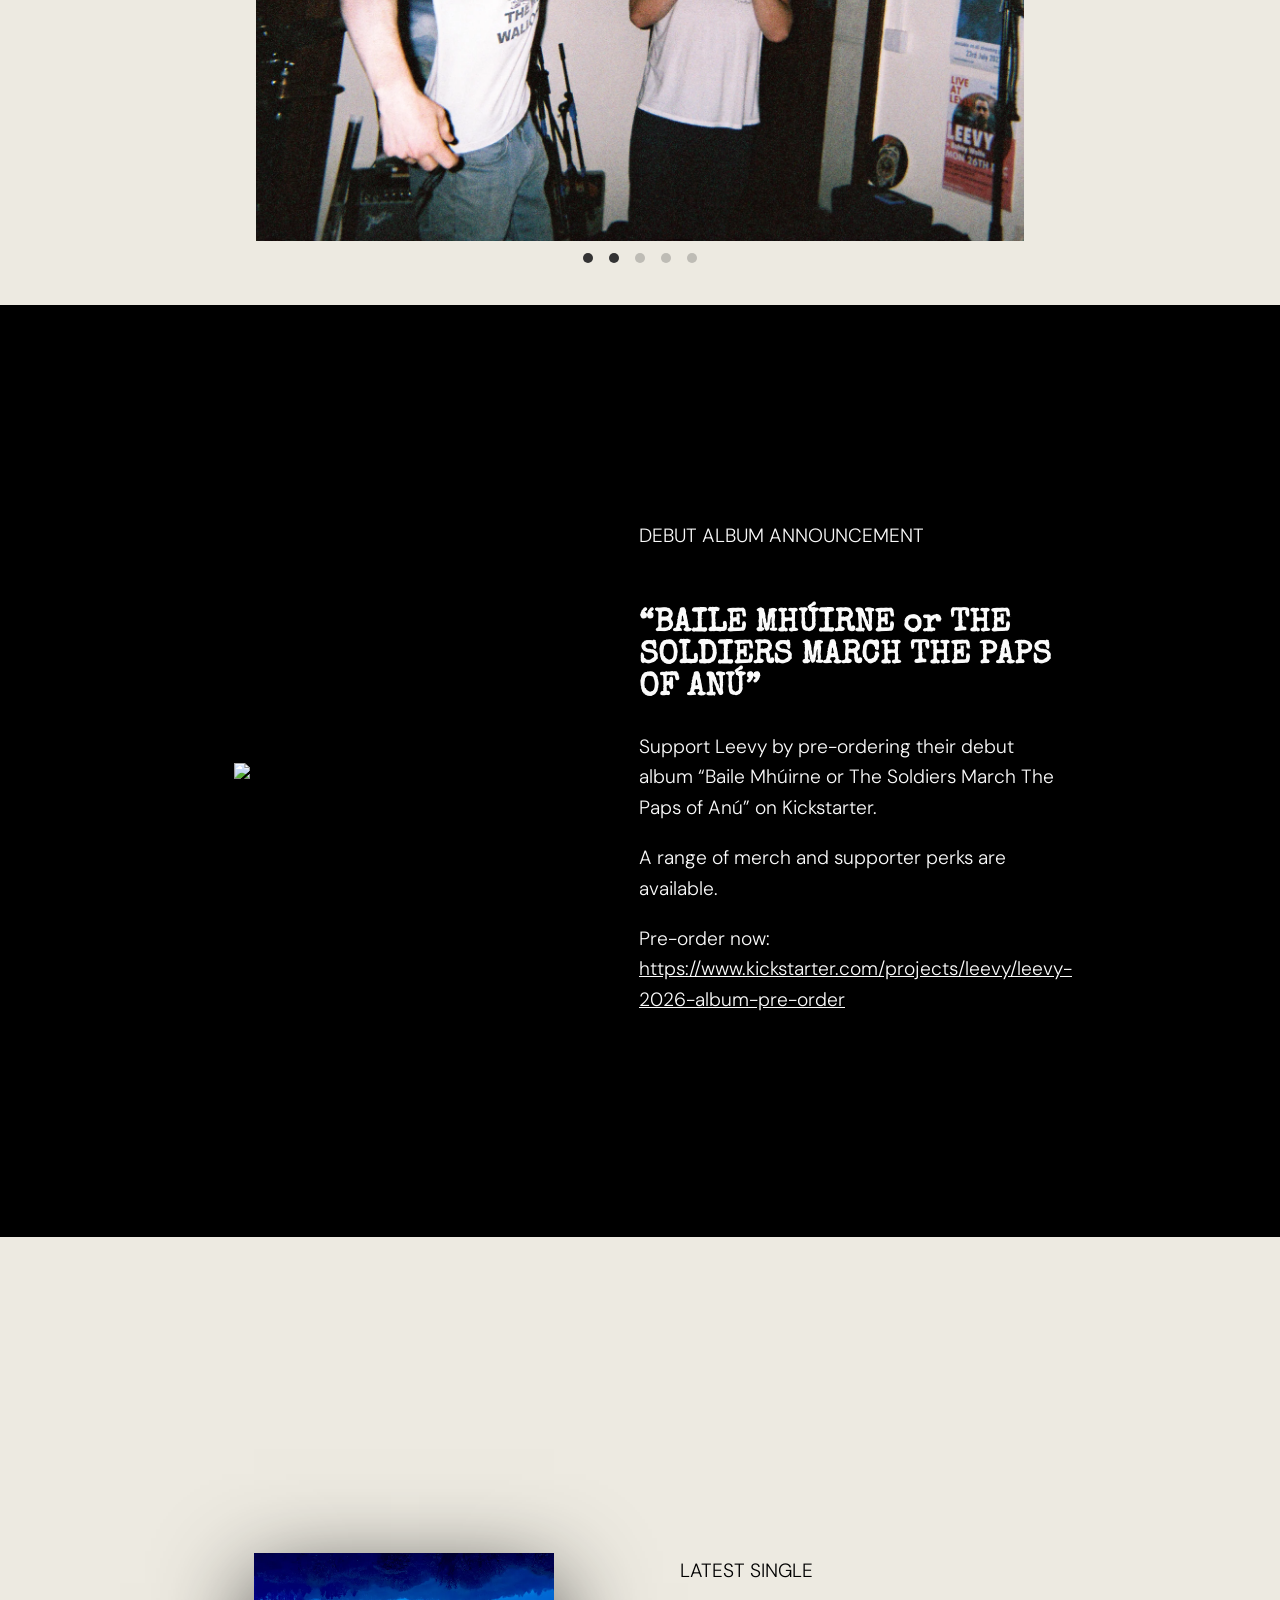
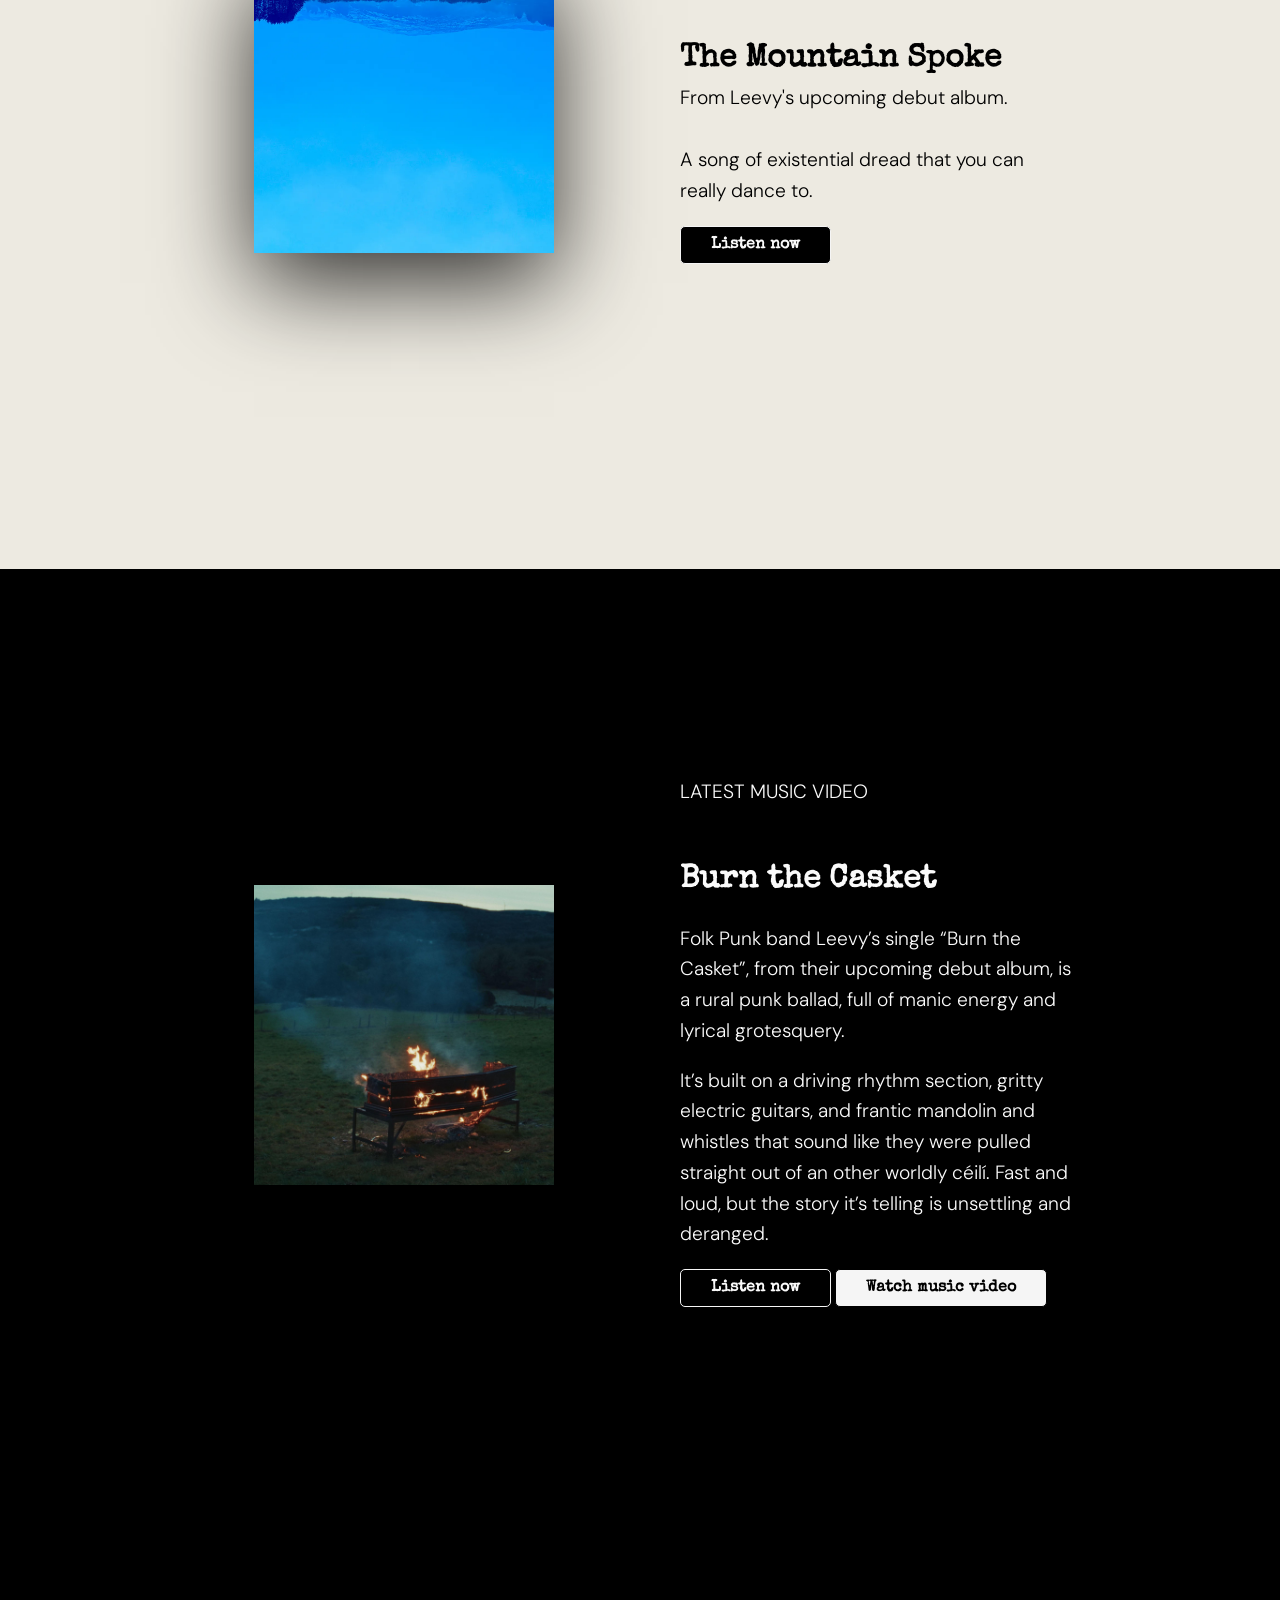
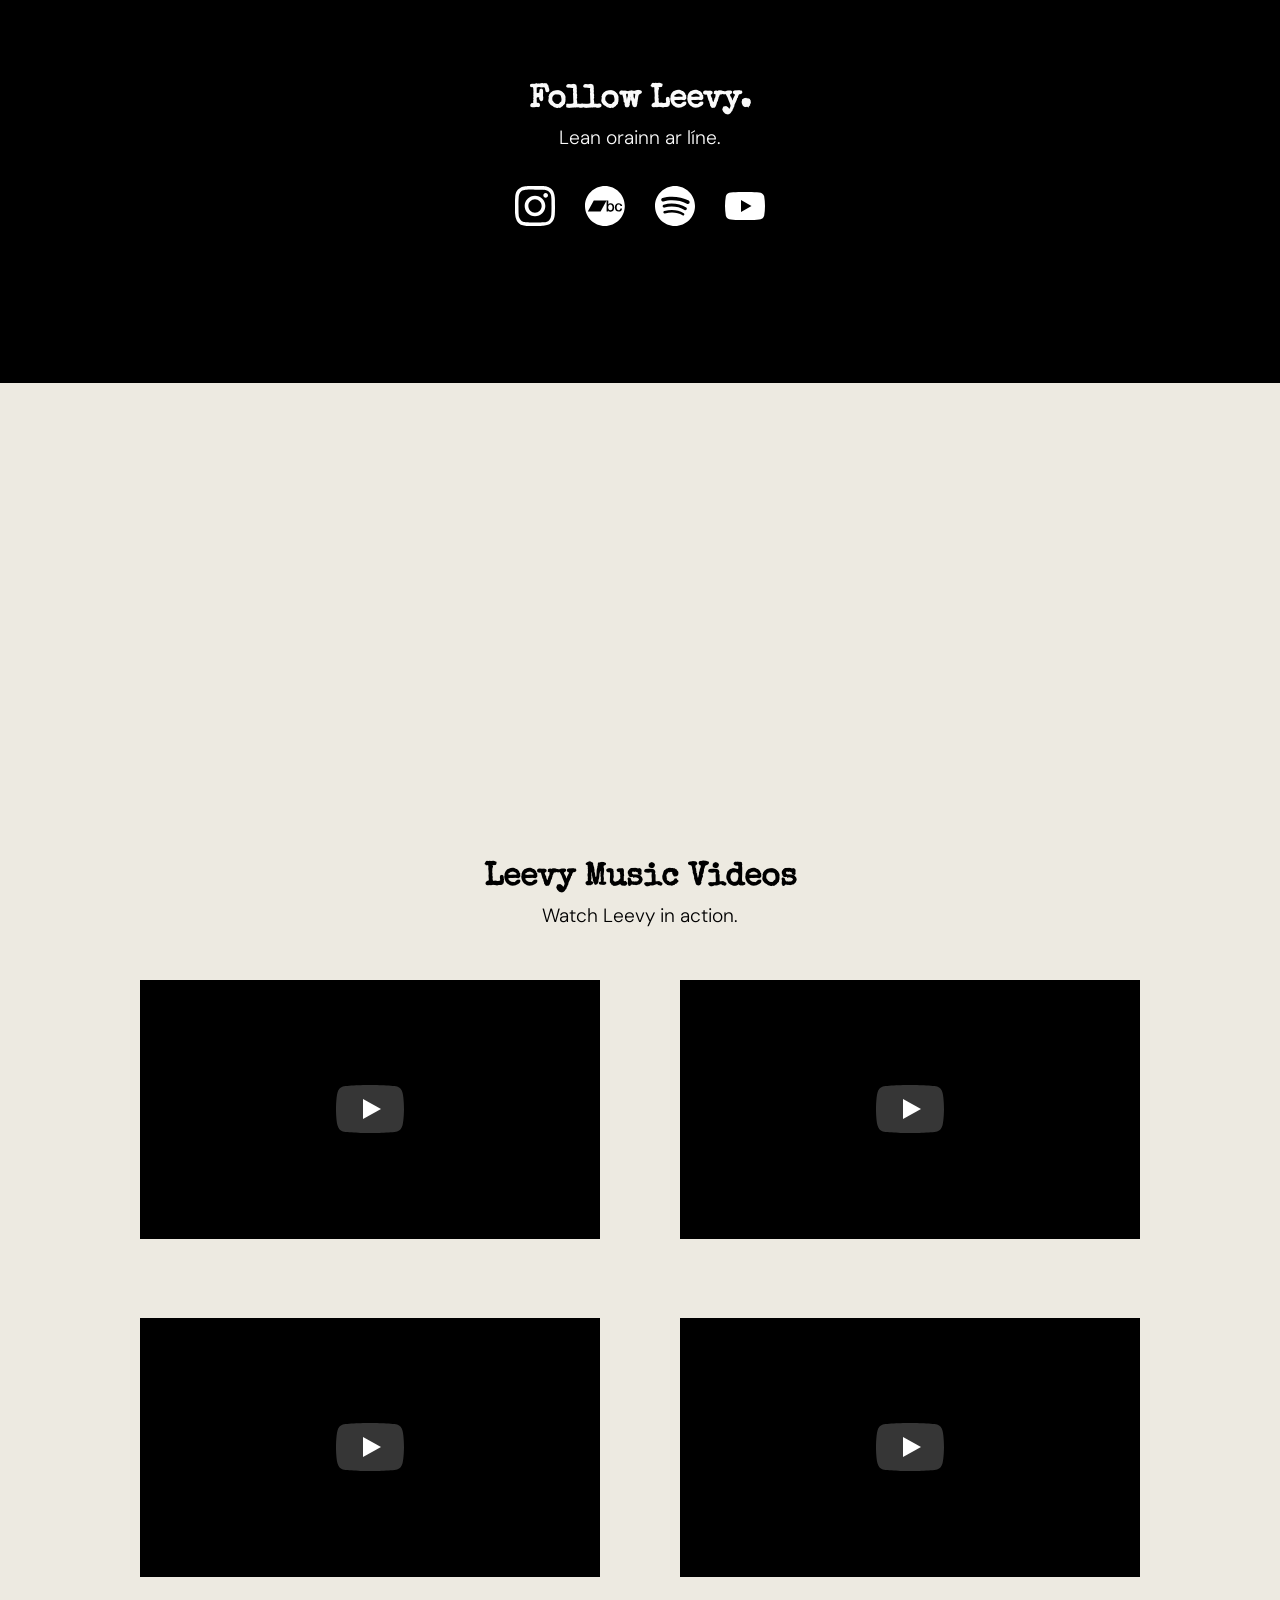
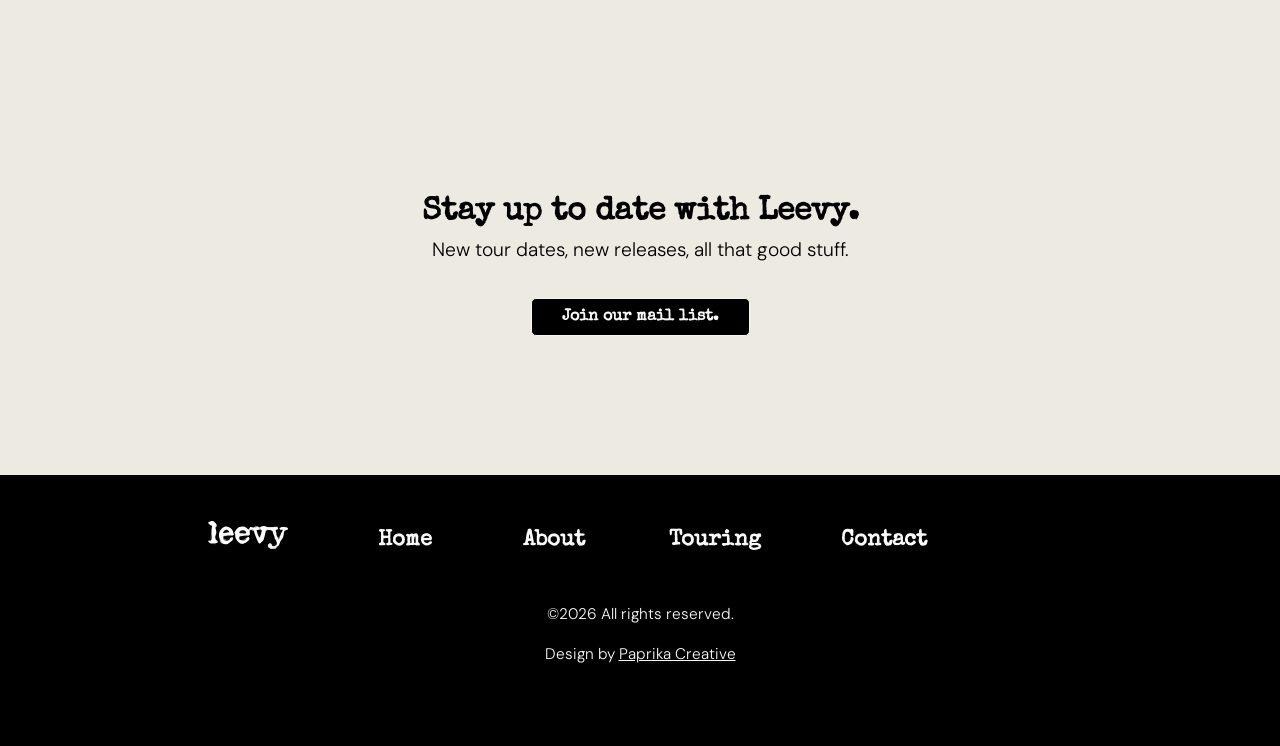
==== commit 17bbb68a: "Add files via upload" ====
--- a/index.html
+++ b/index.html
@@ -39,6 +39,7 @@
                 <ul class="show-desktop hide-mobile" id="nav">
                     <li><a href="/" class="hover-fill">home</a></li>
                     <li><a href="/about" class="hover-fill">about</a></li>
+                    <li><a href="https://leevy.bandcamp.com/merch" class="hover-fill">merch</a></li>                   
                     <li><a href="/touring" class="hover-fill">touring</a></li>
                     <li class="hide-desktop"><a href="https://www.kickstarter.com/projects/leevy/leevy-2026-album-pre-order" class="hover-fill">debut album (pre-order)</a></li>
                     <li><a href="/contact" class="hover-fill">contact</a></li>
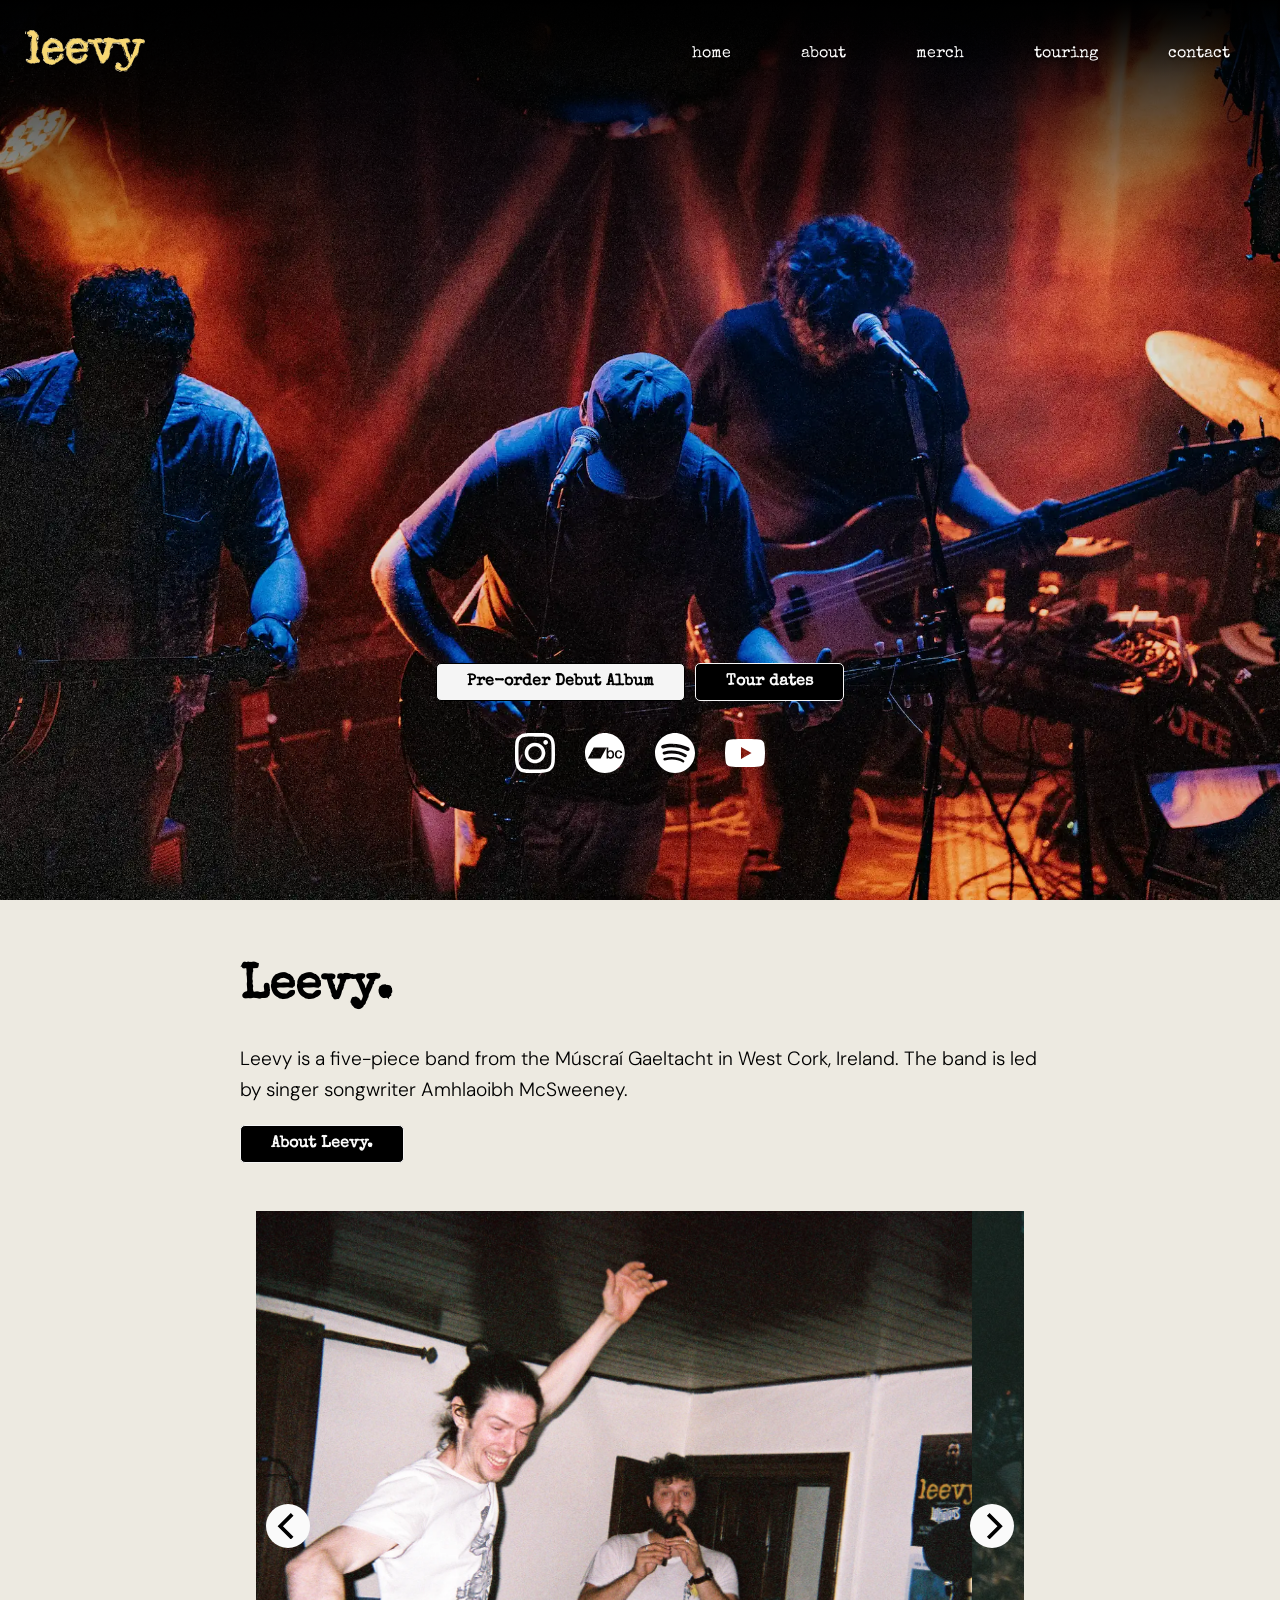
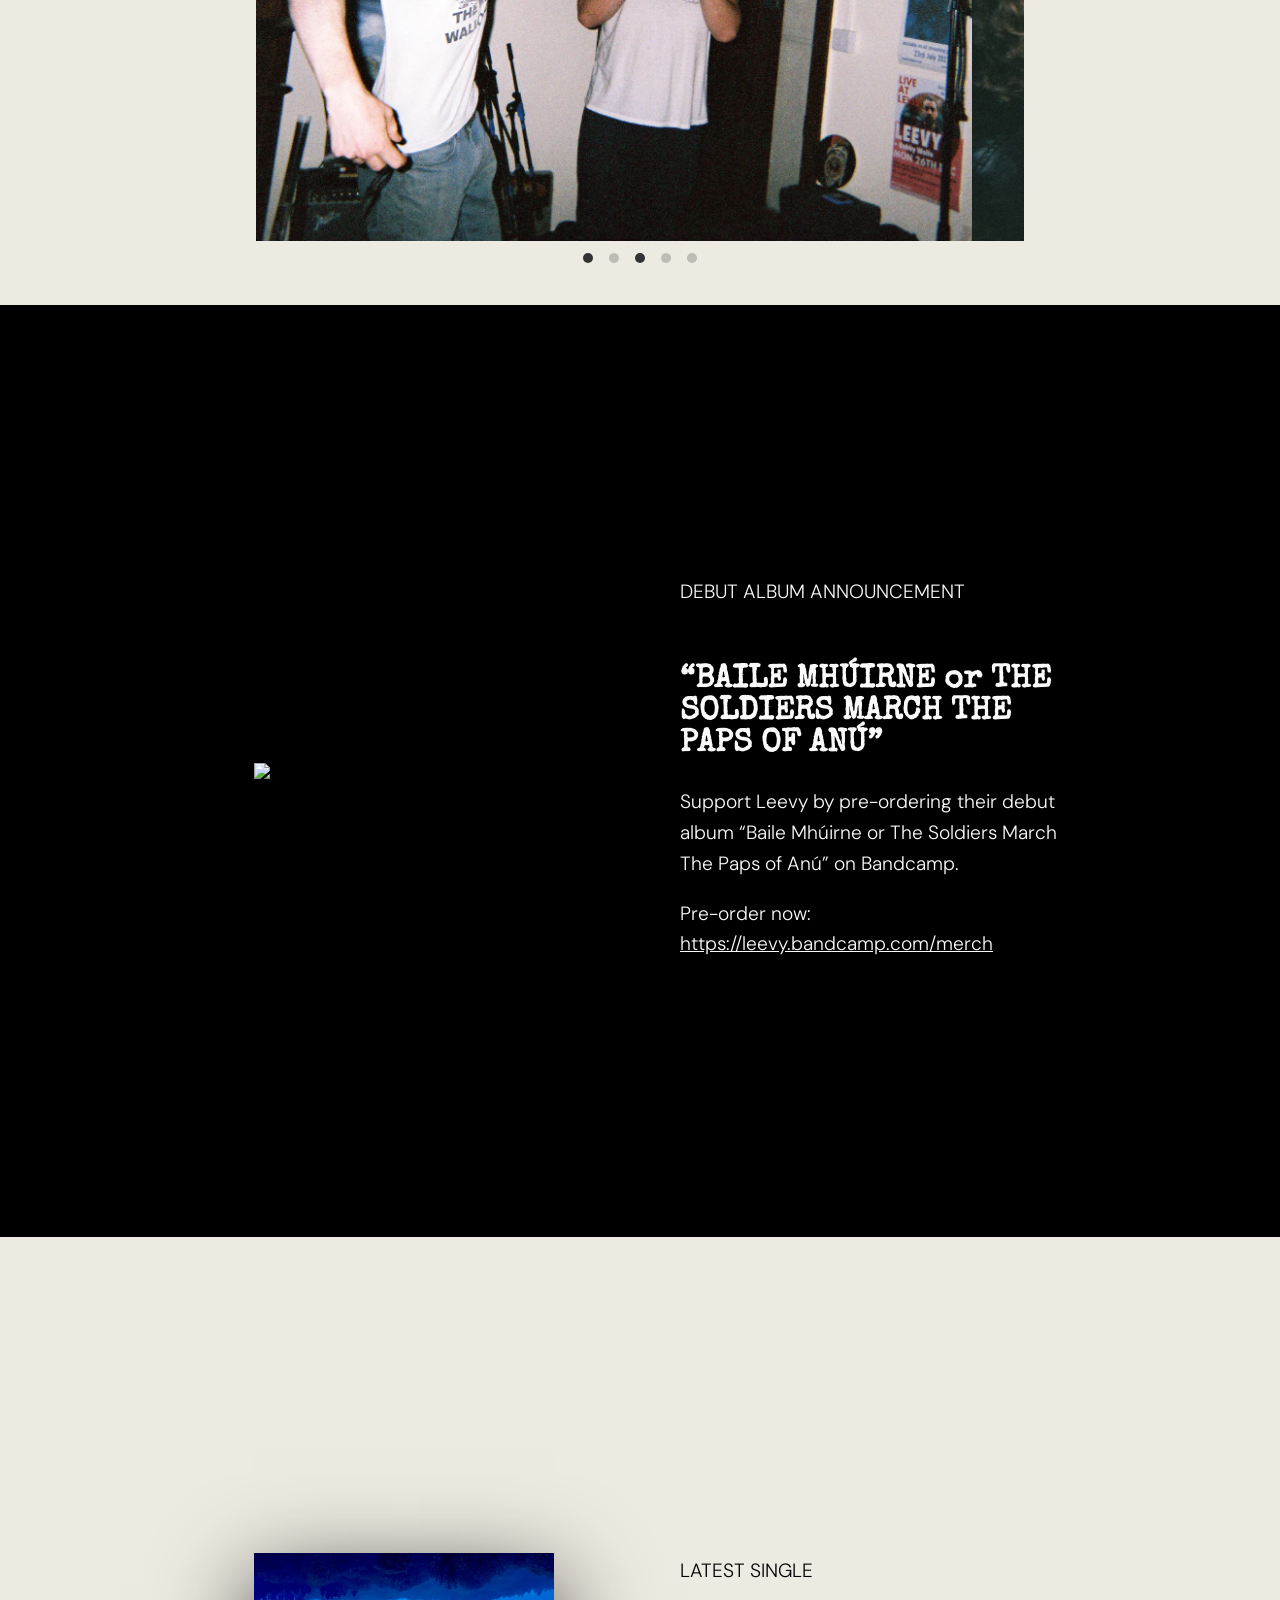
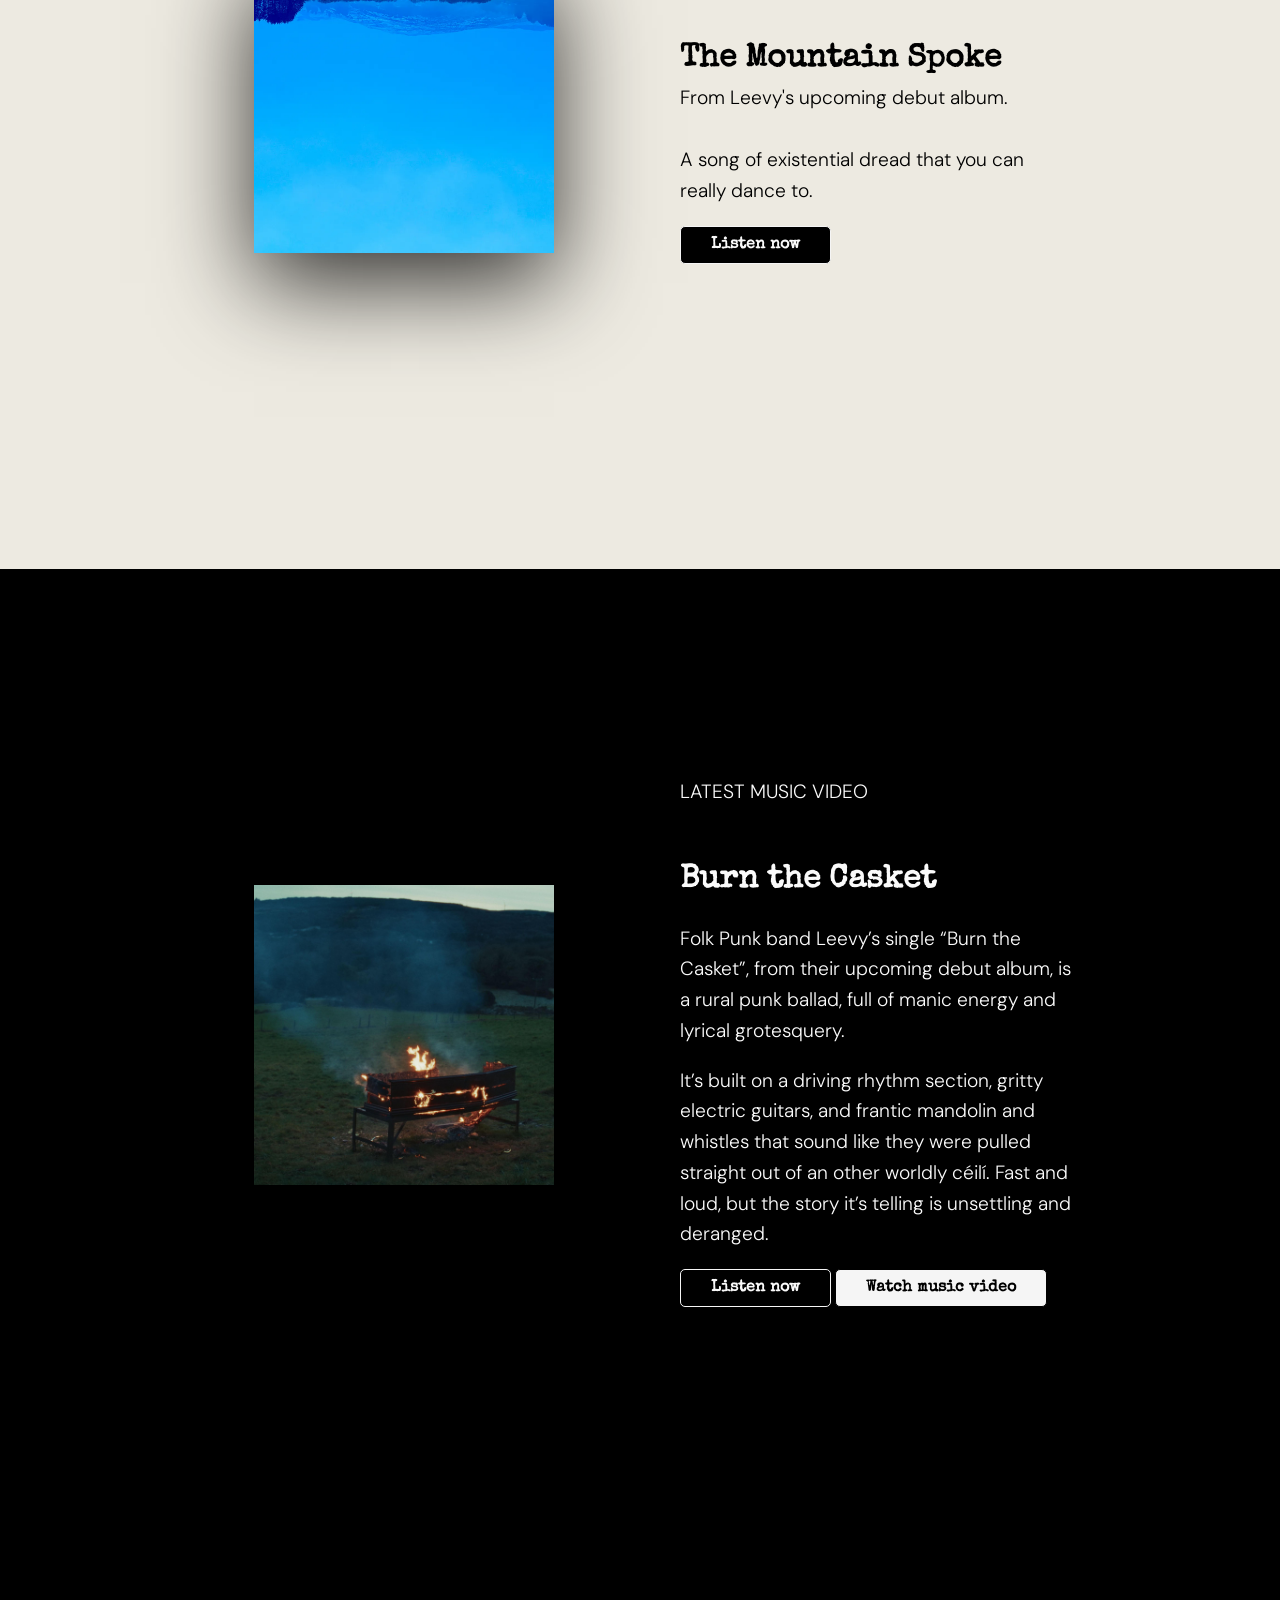
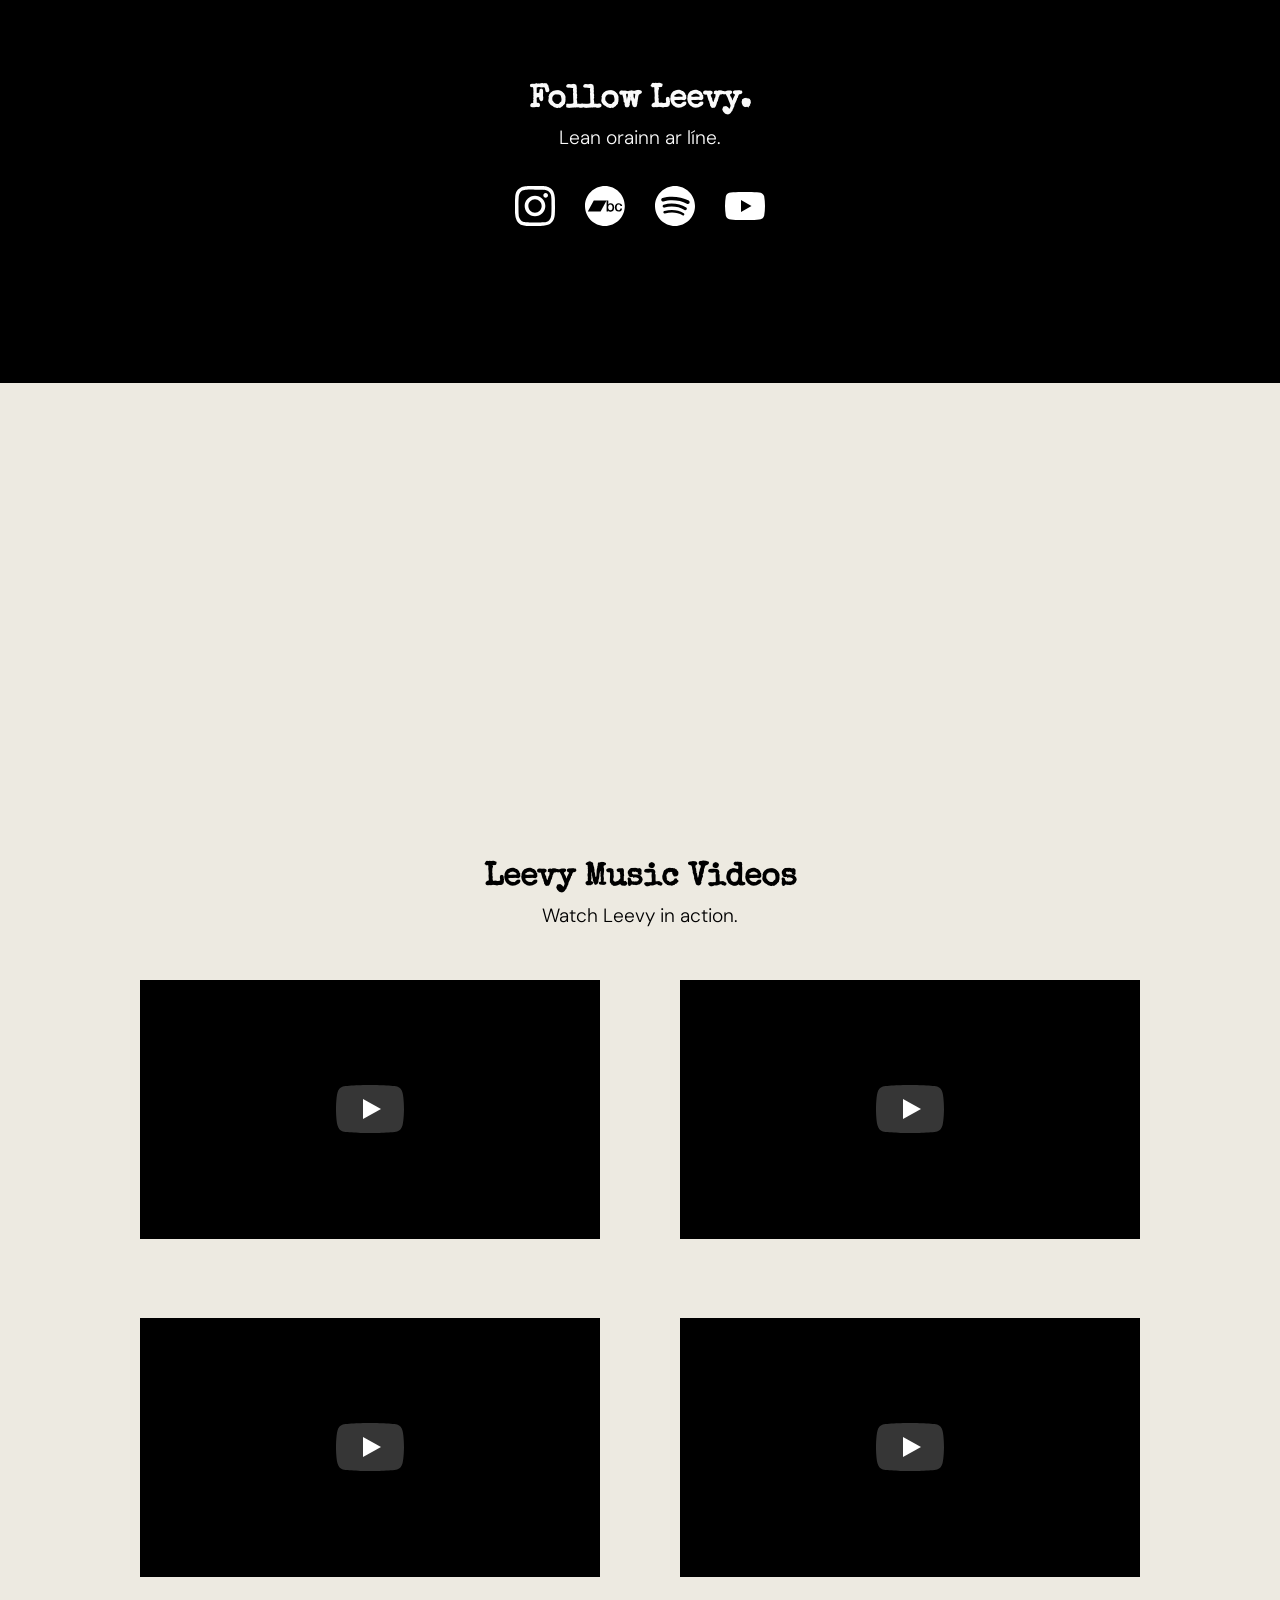
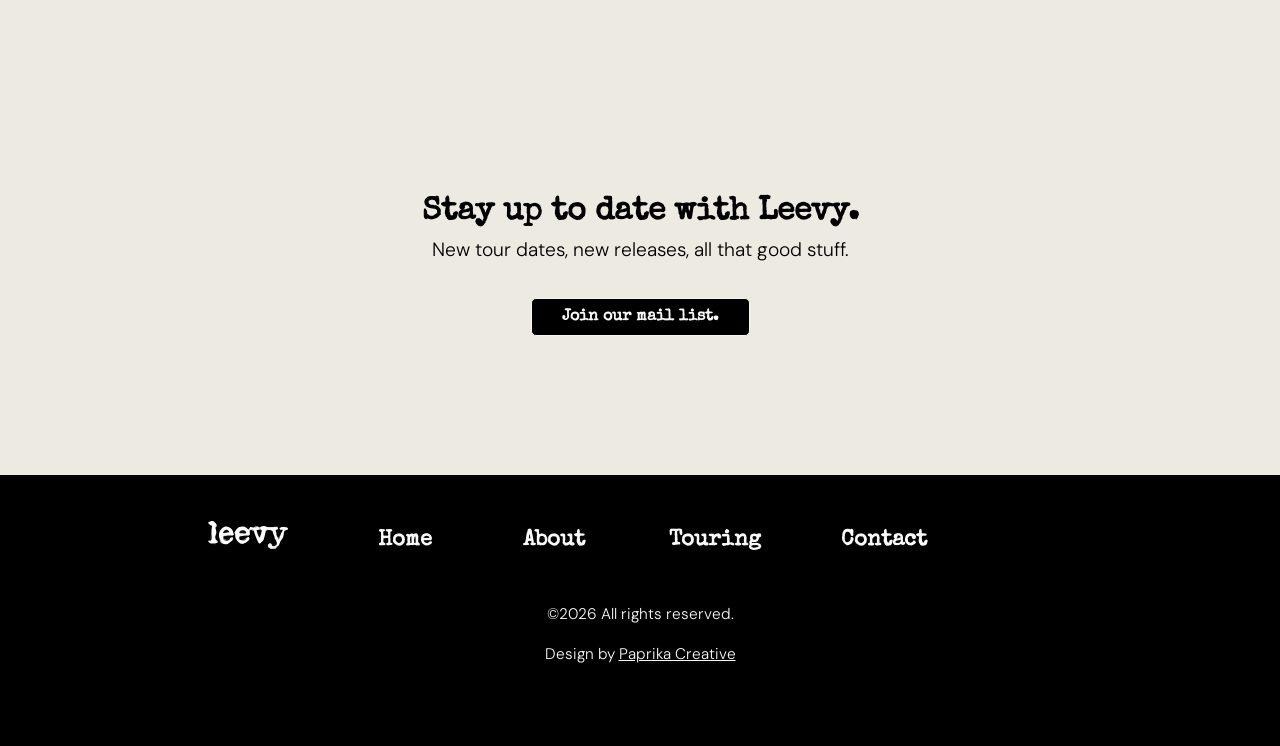
==== commit b65f1b1d: "Add files via upload" ====
--- a/index.html
+++ b/index.html
@@ -91,9 +91,8 @@
             <div>
                 <h3 class="scroll-reveal fadeUp">DEBUT ALBUM ANNOUNCEMENT</h3>
                 <h2 class="scroll-reveal fadeUp">“BAILE MHÚIRNE or THE SOLDIERS MARCH THE PAPS OF ANÚ”</h2>
-                <p class="scroll-reveal fadeUp">Support Leevy by pre-ordering their debut album “Baile Mhúirne or The Soldiers March The Paps of Anú” on Kickstarter.</p>
-                <p class="scroll-reveal fadeUp">A range of merch and supporter perks are available.</p>
-                <p class="scroll-reveal fadeUp">Pre-order now: <a href="https://www.kickstarter.com/projects/leevy/leevy-2026-album-pre-order" class="underline scroll-reveal fadeUp">https://www.kickstarter.com/projects/leevy/leevy-2026-album-pre-order</a></p>
+                <p class="scroll-reveal fadeUp">Support Leevy by pre-ordering their debut album “Baile Mhúirne or The Soldiers March The Paps of Anú” on Bandcamp.</p>
+                <p class="scroll-reveal fadeUp">Pre-order now: <a href="https://leevy.bandcamp.com/merch" class="underline scroll-reveal fadeUp">https://leevy.bandcamp.com/merch</a></p>
             </div>
         </div>
 
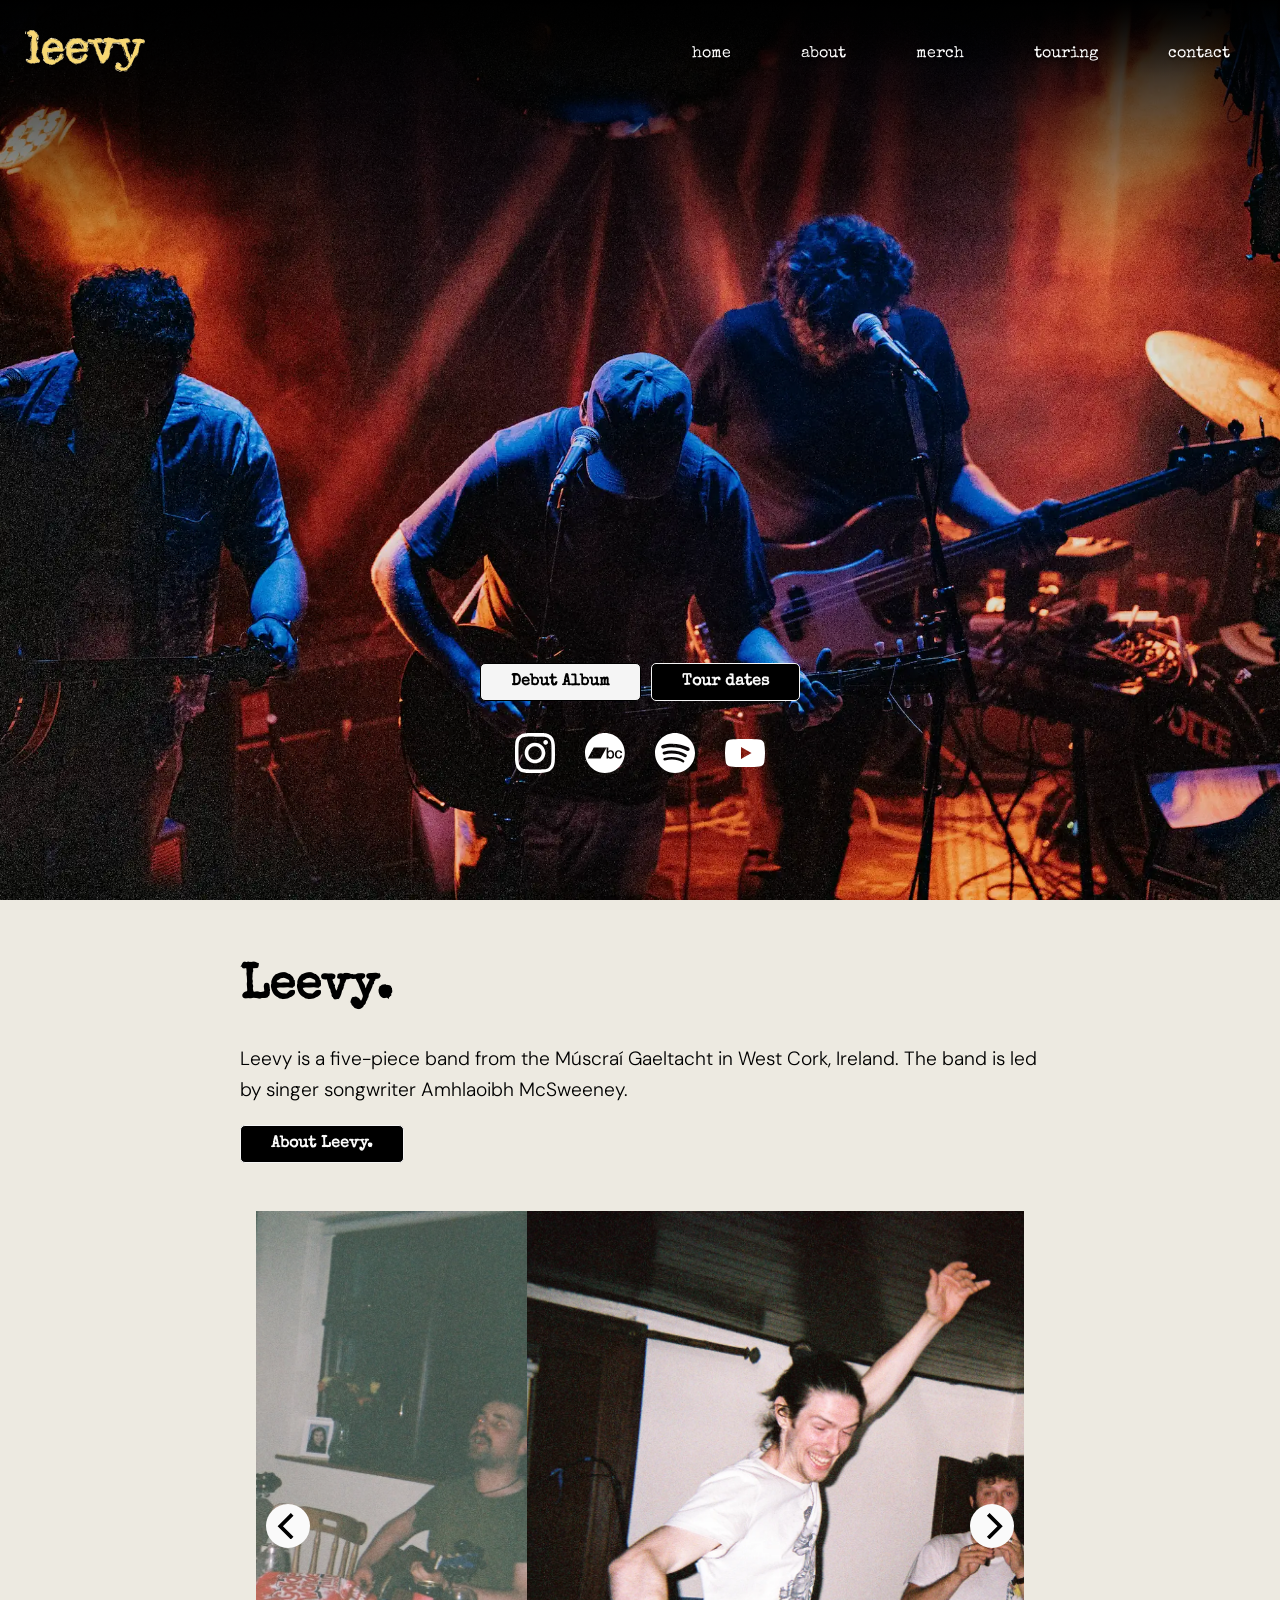
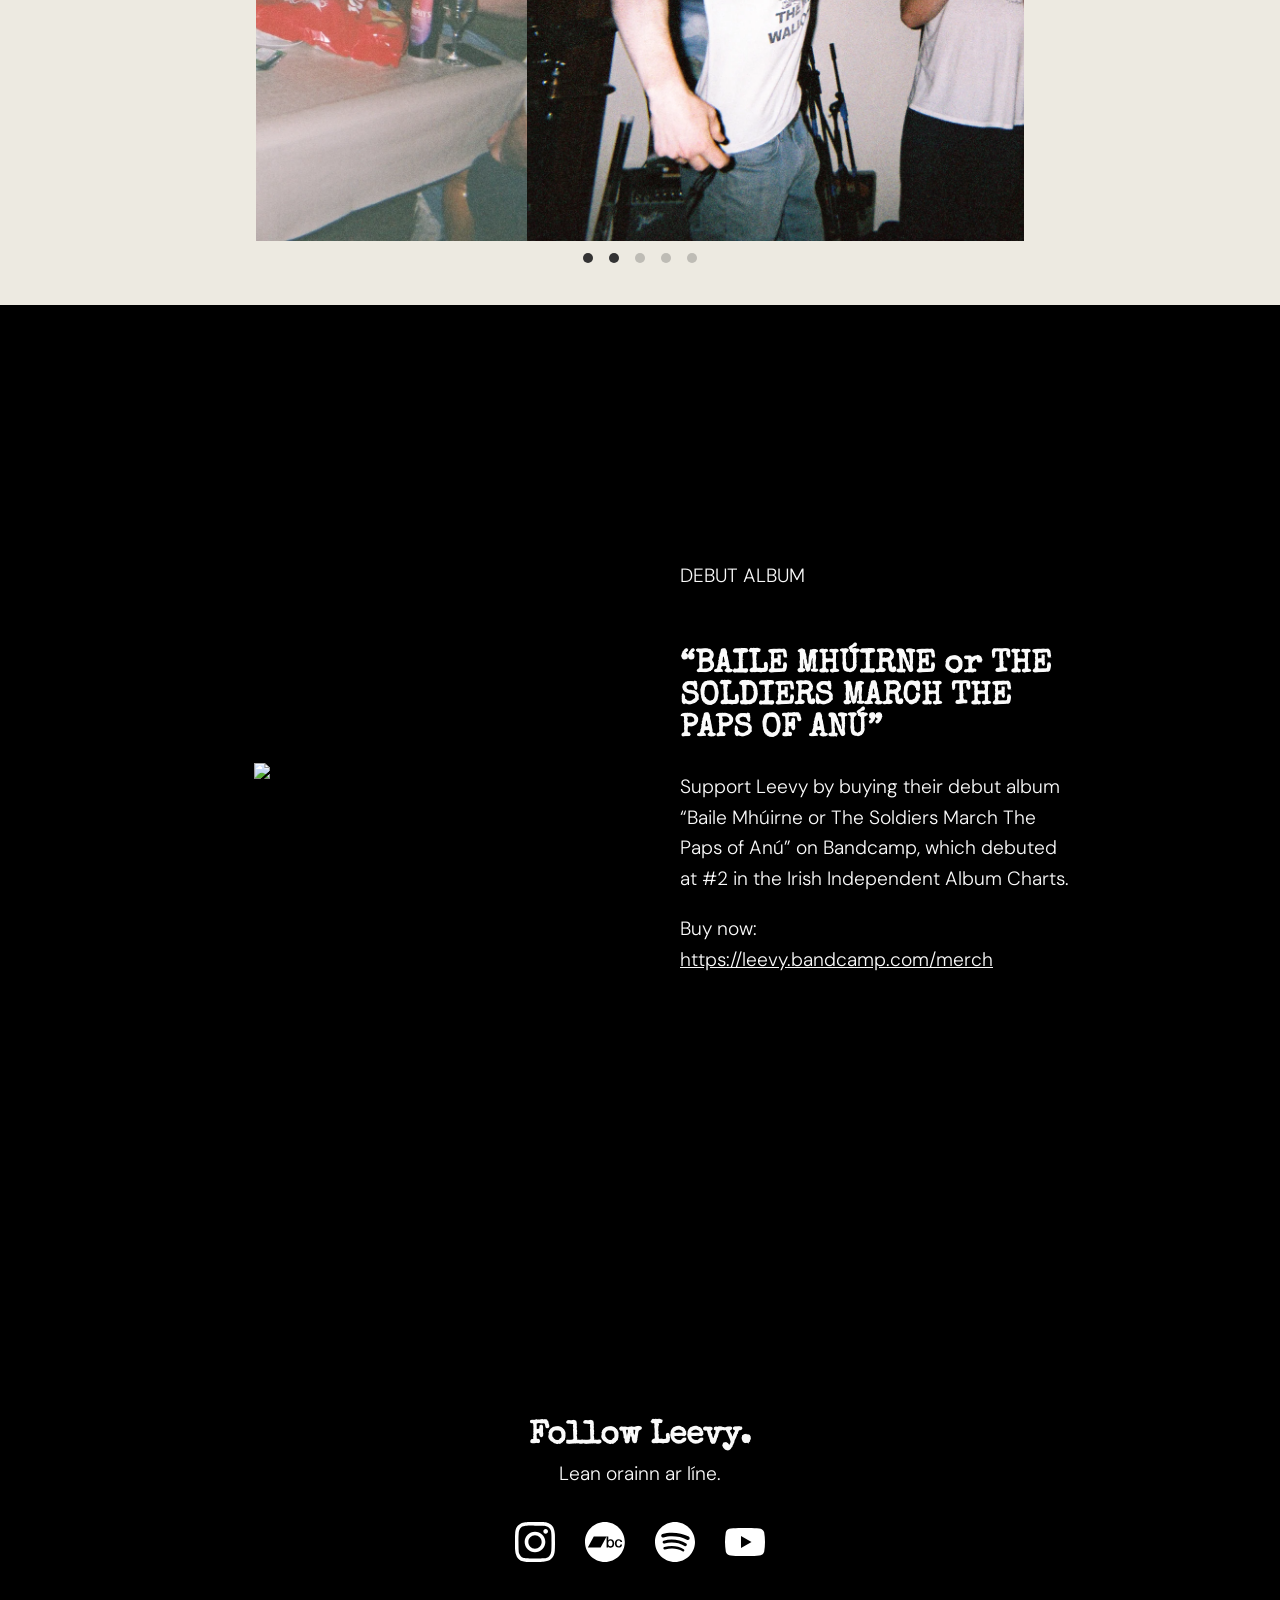
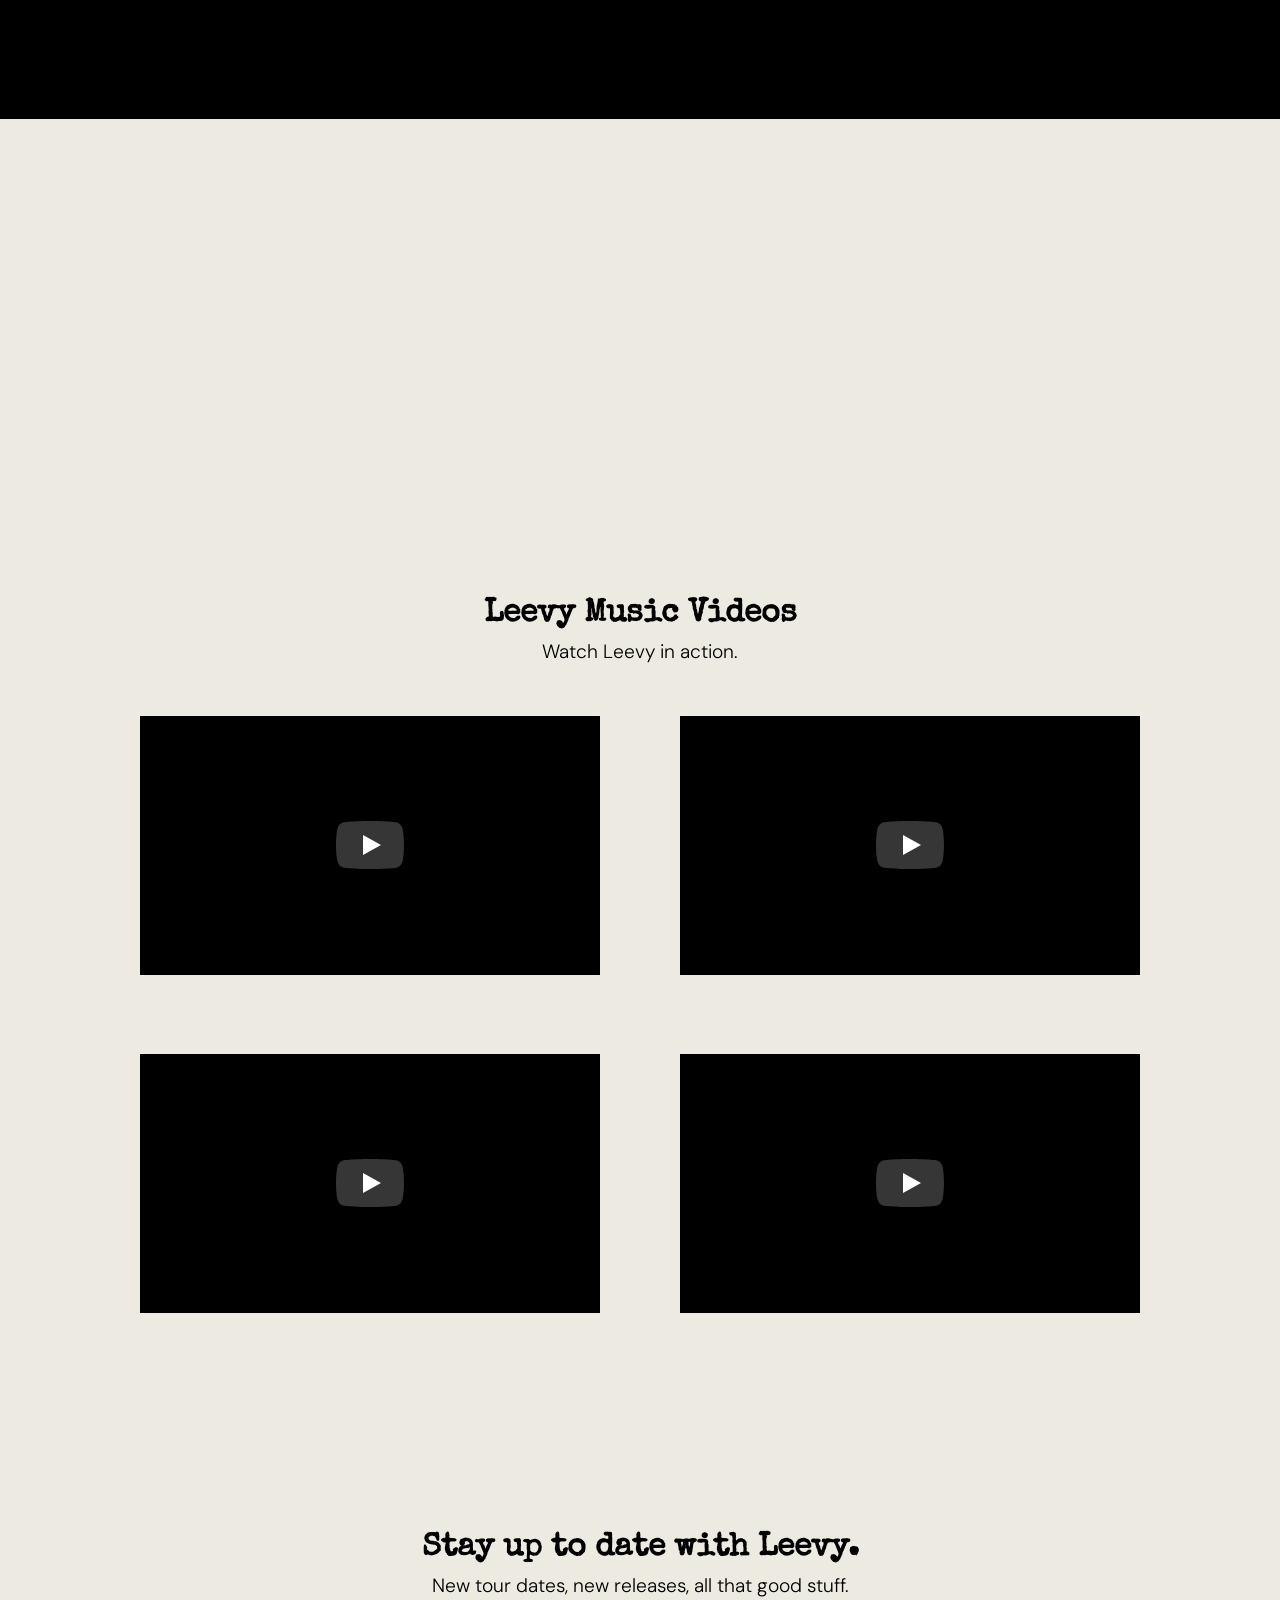
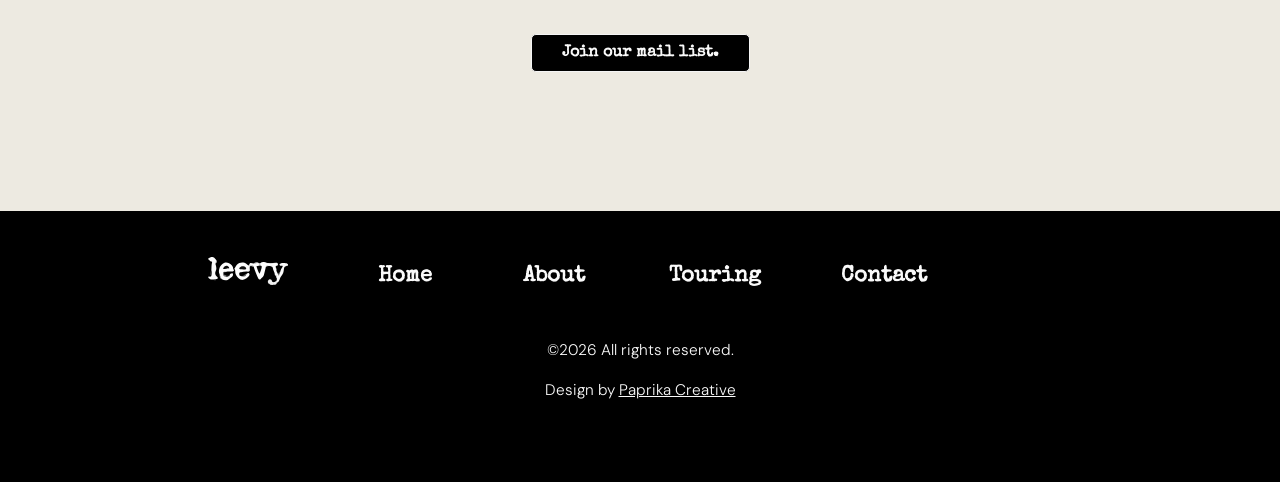
==== commit 12451516: "Add files via upload" ====
--- a/index.html
+++ b/index.html
@@ -52,7 +52,7 @@
         <div class="gradient-T-B"></div>  
         <div class="home-text-lower heroFadeDelayed">
                 <div class="home-buttons">
-                    <div><a href="#debut" class="button smoothscroll">Pre-order Debut Album</a></div>
+                    <div><a href="#debut" class="button smoothscroll">Debut Album</a></div>
                     <div><a href="/touring" class="button button-black">Tour dates</a></div>
                 </div>
             <div class="social-logo heroFadeDelayed">
@@ -89,43 +89,14 @@
         <div class="grid-two">
             <img class="album-art scroll-reveal fadeUp" src="images/bm22.webp" loading="lazy">
             <div>
-                <h3 class="scroll-reveal fadeUp">DEBUT ALBUM ANNOUNCEMENT</h3>
+                <h3 class="scroll-reveal fadeUp">DEBUT ALBUM</h3>
                 <h2 class="scroll-reveal fadeUp">“BAILE MHÚIRNE or THE SOLDIERS MARCH THE PAPS OF ANÚ”</h2>
-                <p class="scroll-reveal fadeUp">Support Leevy by pre-ordering their debut album “Baile Mhúirne or The Soldiers March The Paps of Anú” on Bandcamp.</p>
-                <p class="scroll-reveal fadeUp">Pre-order now: <a href="https://leevy.bandcamp.com/merch" class="underline scroll-reveal fadeUp">https://leevy.bandcamp.com/merch</a></p>
+                <p class="scroll-reveal fadeUp">Support Leevy by buying their debut album “Baile Mhúirne or The Soldiers March The Paps of Anú” on Bandcamp, which debuted at #2 in the Irish Independent Album Charts.</p>
+                <p class="scroll-reveal fadeUp">Buy now: <a href="https://leevy.bandcamp.com/album/baile-mh-irne-or-the-soldiers-march-the-paps-of-an" class="underline scroll-reveal fadeUp">https://leevy.bandcamp.com/merch</a></p>
             </div>
         </div>
 
     </div>
-    <div class="block-full block-pale container">
-            <div class="grid-two">
-                <img class="album-art scroll-reveal fadeUp" src="images/leevy_THE_MOUNTAIN_SPOKE_SINGLE_COVER.webp" alt="Leevy The Mountain Spokeß single" loading="lazy">
-                <div>
-                    <h3 class="scroll-reveal fadeUp">LATEST SINGLE</h3>
-                    <h2 class="scroll-reveal fadeUp">The Mountain Spoke</h2>
-                    <h3 class="scroll-reveal fadeUp">From Leevy's upcoming debut album.</h3>
-                    <p class="scroll-reveal fadeUp">A song of existential dread that you can really dance to.</p>
-                    <a href="https://leevy.bandcamp.com/track/the-mountain-spoke" class="button button-black scroll-reveal fadeUp">Listen now</a>
-                </div>
-            </div>
-
-        </div>
-
-    <div class="block-full block-black container">
-            <div class="grid-two">
-                <img class="album-art scroll-reveal fadeUp" src="images/leevy-single-burn-the-casket.jpg" alt="Leevy Burn the Casket single" loading="lazy">
-                <div>
-                    <h3 class="scroll-reveal fadeUp">LATEST MUSIC VIDEO</h3>
-                    <h2 class="scroll-reveal fadeUp">Burn the Casket</h2>
-                    <p class="scroll-reveal fadeUp">Folk Punk band Leevy’s single “Burn the Casket”, from their upcoming debut album, is a rural punk ballad, full of manic energy and lyrical grotesquery.</p>
-                    <p class="scroll-reveal fadeUp">It’s built on a driving rhythm section, gritty electric guitars, and frantic mandolin and whistles that sound like they were pulled straight out of an other worldly céilí. Fast  and loud, but the story it’s telling is unsettling and deranged.</p>
-                    <a href="https://distrokid.com/hyperfollow/leevy/burn-the-casket" class="button button-black scroll-reveal fadeUp">Listen now</a> 
-                    <a href="https://www.youtube.com/watch?v=CYgJ7k-WWqYt" class="button scroll-reveal fadeUp">Watch music video</a> 
-                </div>
-            </div>
-
-        </div>
-
     <div class="block-half block-black container">
         <div class="container-short" style="text-align: center;">
             <h2 class="scroll-reveal fadeUp">Follow Leevy.</h2>
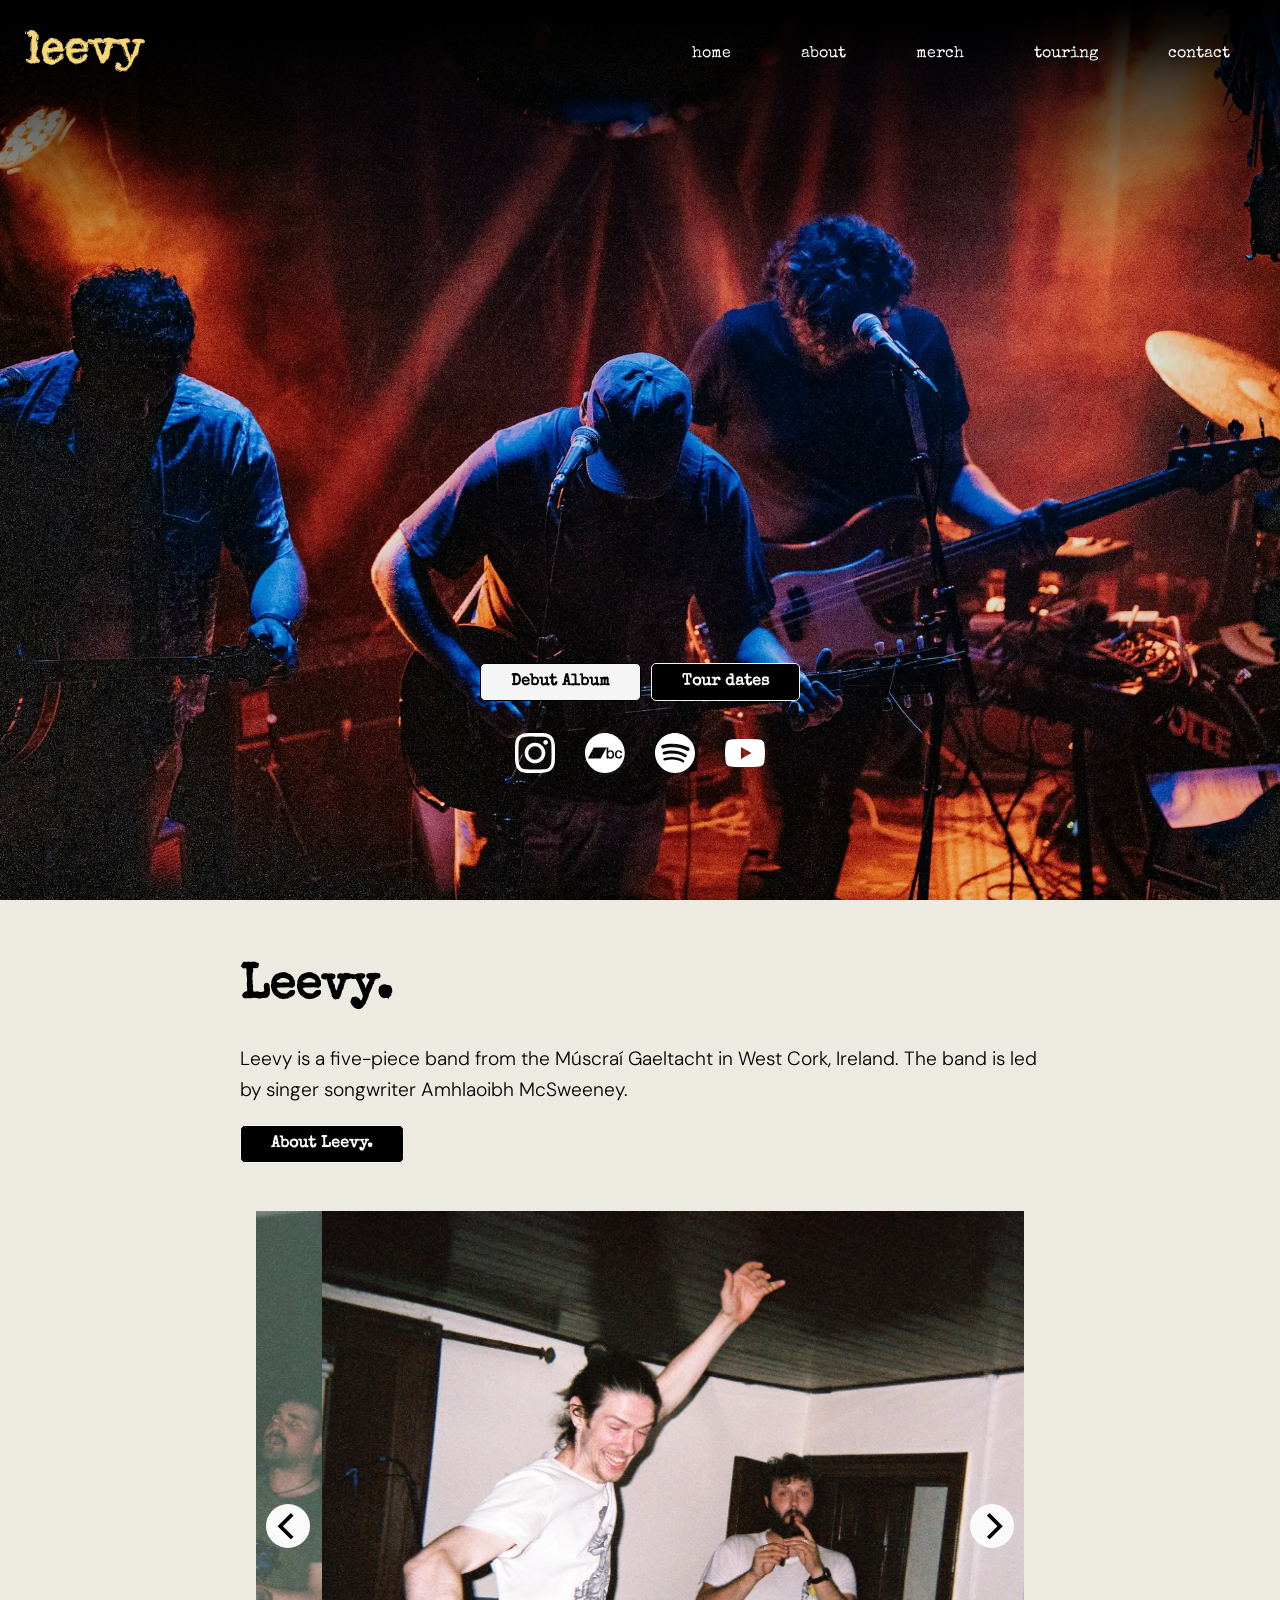
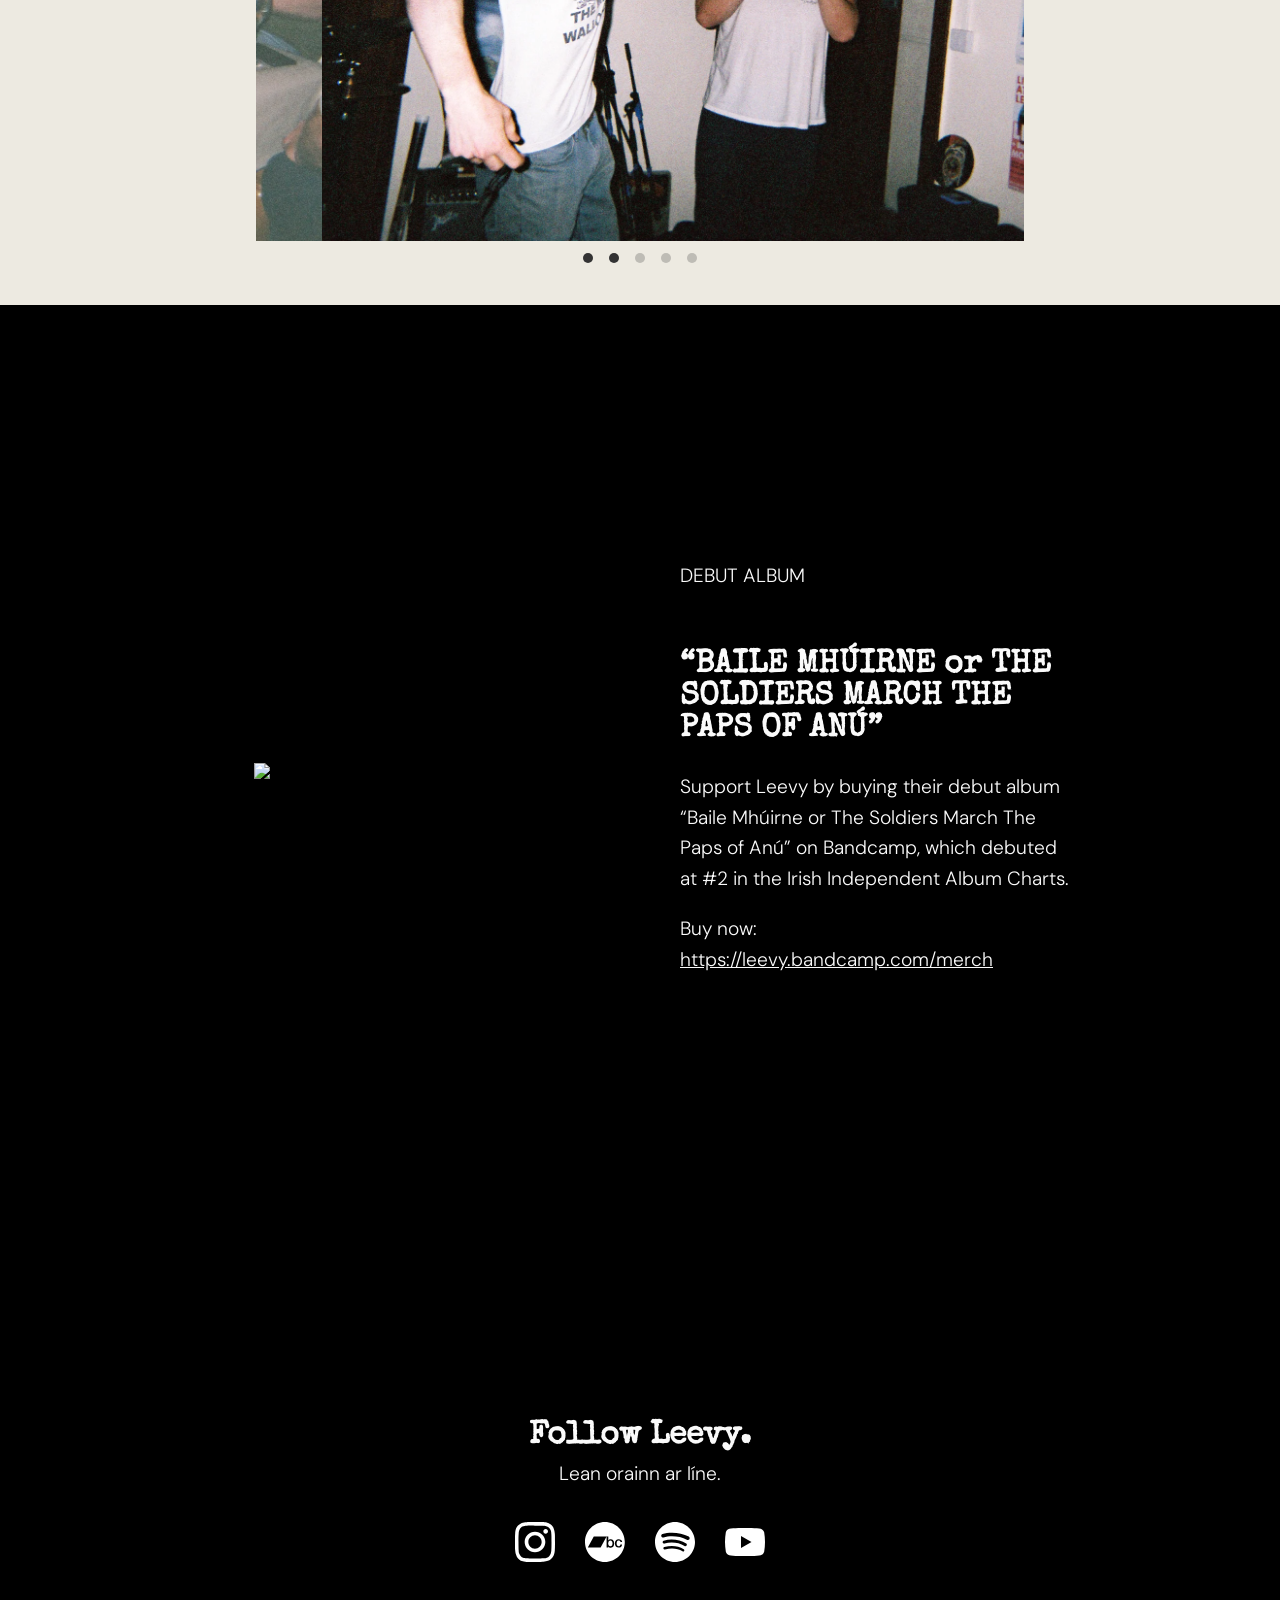
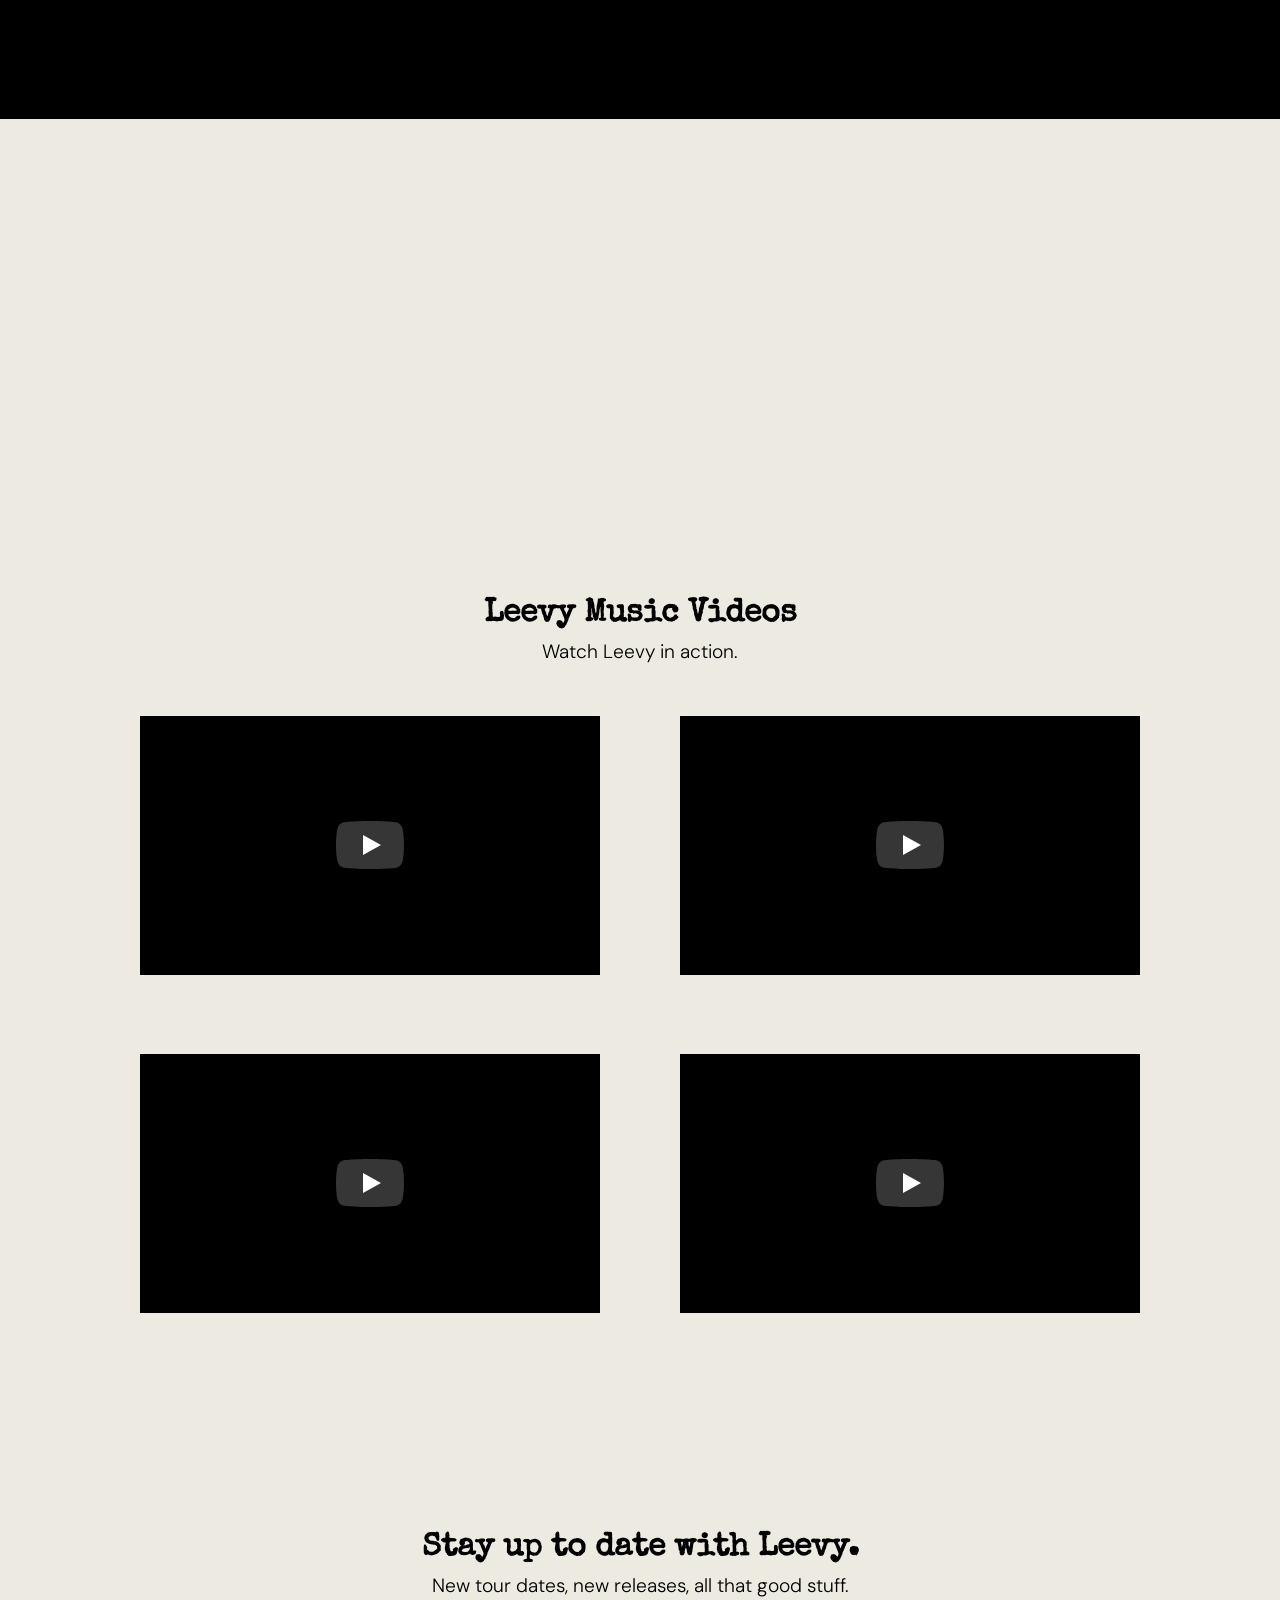
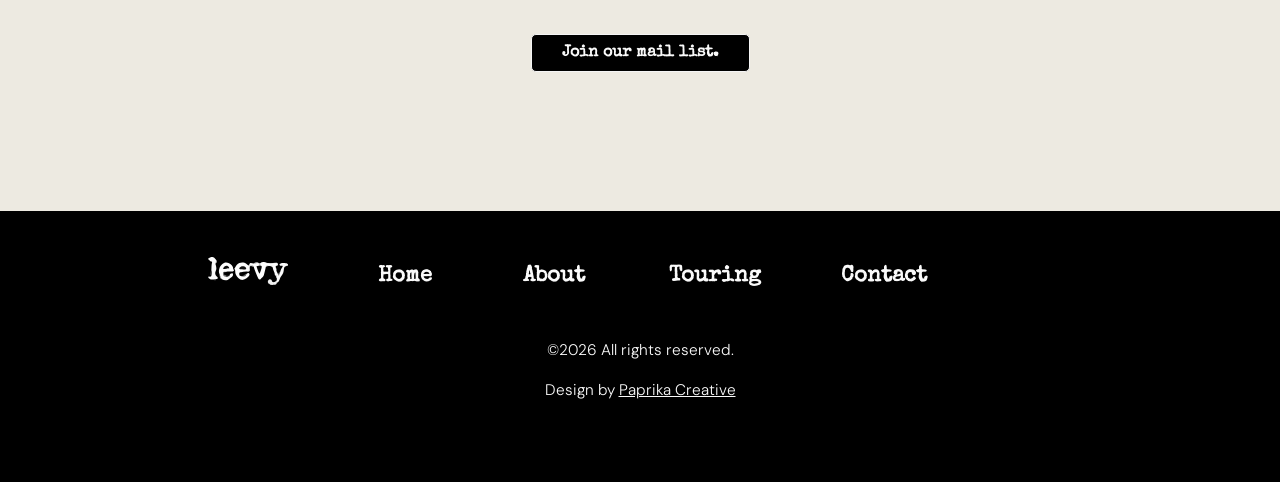
==== commit 7e123484: "Add files via upload" ====
--- a/index.html
+++ b/index.html
@@ -41,7 +41,7 @@
                     <li><a href="/about" class="hover-fill">about</a></li>
                     <li><a href="https://leevy.bandcamp.com/merch" class="hover-fill">merch</a></li>                   
                     <li><a href="/touring" class="hover-fill">touring</a></li>
-                    <li class="hide-desktop"><a href="https://www.kickstarter.com/projects/leevy/leevy-2026-album-pre-order" class="hover-fill">debut album (pre-order)</a></li>
+                    <li class="hide-desktop"><a href="https://leevy.bandcamp.com/album/baile-mh-irne-or-the-soldiers-march-the-paps-of-an" class="hover-fill">debut album</a></li>
                     <li><a href="/contact" class="hover-fill">contact</a></li>
                 </ul>
             </div>
